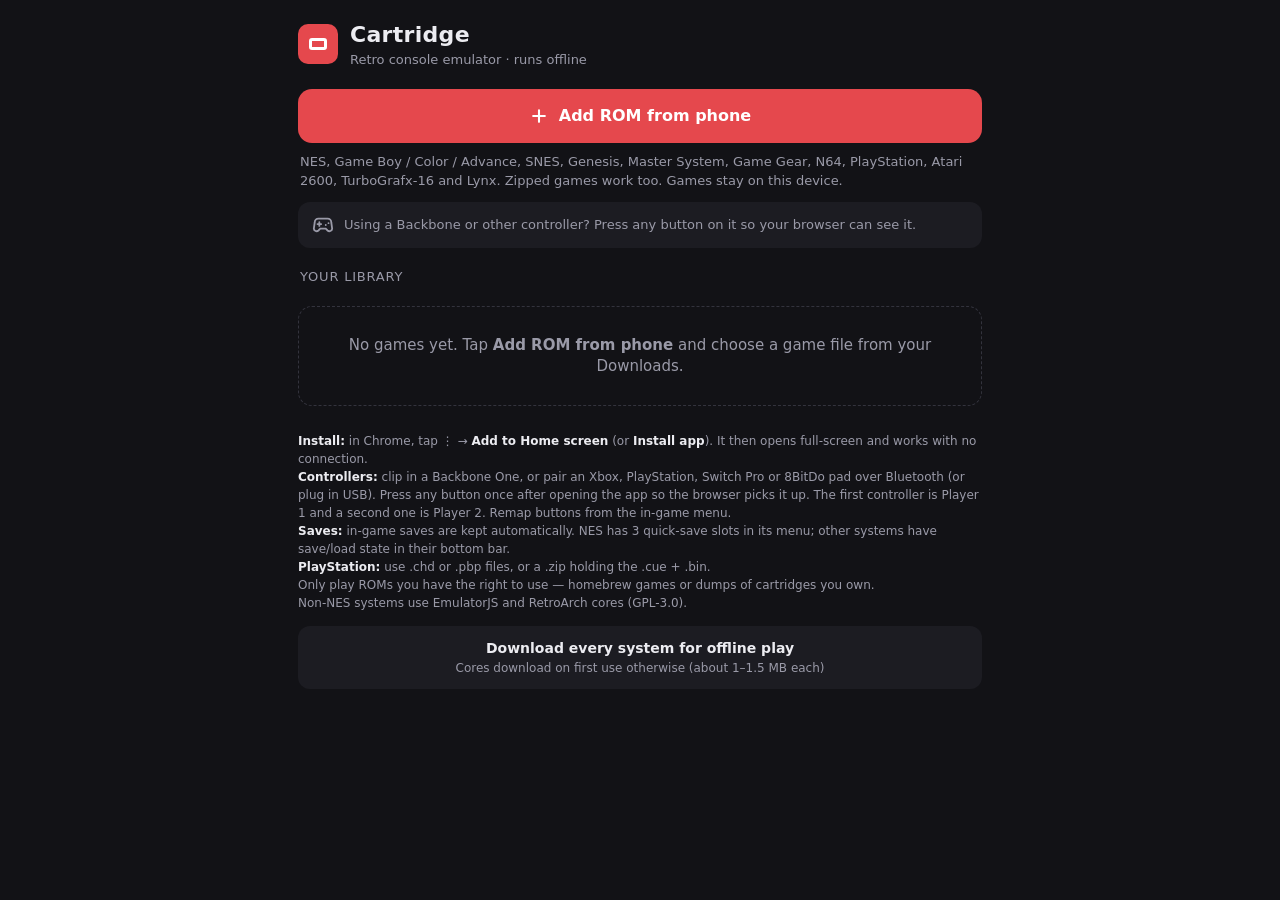
==== index.html @ e7555909 "Cartridge offline emulator web app Co-Authored-By: Claude Opus 5.5 <noreply@anthropic.com> Claude-Se" ====
<!DOCTYPE html>
<html lang="en">
<head>
<meta charset="utf-8">
<meta name="viewport" content="width=device-width, initial-scale=1, maximum-scale=1, user-scalable=no, viewport-fit=cover">
<meta name="theme-color" content="#121216">
<meta name="mobile-web-app-capable" content="yes">
<meta name="apple-mobile-web-app-capable" content="yes">
<title>Cartridge</title>
<link rel="manifest" href="manifest.webmanifest">
<link rel="icon" href="icon-192.png">
<style>
:root{
  --bg:#121216; --panel:#1c1c22; --panel2:#26262e; --line:#33333d;
  --text:#ececf1; --mute:#9a9aa8; --accent:#e5484d; --accent2:#f2c14e;
  --btn:#2b2b34; --btn-on:#4a4a58;
}
*{box-sizing:border-box;-webkit-tap-highlight-color:transparent}
html,body{margin:0;height:100%;background:var(--bg);color:var(--text);
  font:15px/1.4 system-ui,-apple-system,"Segoe UI",Roboto,sans-serif;overscroll-behavior:none}
button{font:inherit;color:inherit;border:0;background:none;cursor:pointer}
.hidden{display:none!important}

/* ---------- Library ---------- */
#library{min-height:100%;padding:calc(env(safe-area-inset-top) + 20px) 18px calc(env(safe-area-inset-bottom) + 24px);max-width:720px;margin:0 auto}
.brand{display:flex;align-items:center;gap:12px;margin-bottom:20px}
.brand-mark{width:40px;height:40px;border-radius:10px;background:var(--accent);display:grid;place-items:center}
.brand-mark span{width:18px;height:12px;border:3px solid #fff;border-radius:3px}
.brand h1{font-size:22px;margin:0;letter-spacing:.3px}
.brand p{margin:0;color:var(--mute);font-size:13px}
.add{display:flex;align-items:center;justify-content:center;gap:10px;width:100%;padding:16px;border-radius:14px;
  background:var(--accent);color:#fff;font-weight:600;font-size:16px}
.hint{color:var(--mute);font-size:13px;margin:10px 2px 22px}
.list-h{display:flex;justify-content:space-between;align-items:baseline;margin:0 2px 8px;color:var(--mute);font-size:13px;text-transform:uppercase;letter-spacing:.8px}
.rom{display:flex;align-items:center;gap:12px;padding:12px;border-radius:12px;background:var(--panel);margin-bottom:8px}
.rom-play{flex:1;display:flex;align-items:center;gap:12px;text-align:left;min-width:0}
.rom-ico{flex:none;width:44px;height:44px;border-radius:8px;background:var(--panel2);display:grid;place-items:center;font-weight:700;color:var(--accent2)}
.rom-name{font-weight:600;white-space:nowrap;overflow:hidden;text-overflow:ellipsis}
.rom-meta{color:var(--mute);font-size:12px}
.rom-del{flex:none;width:40px;height:40px;border-radius:10px;color:var(--mute)}
.rom-del:active{background:var(--panel2)}
.empty{padding:28px 16px;text-align:center;color:var(--mute);border:1px dashed var(--line);border-radius:14px}
.foot{margin-top:26px;color:var(--mute);font-size:12px;line-height:1.5}
.foot b{color:var(--text);font-weight:600}

/* ---------- Player ---------- */
#player{position:fixed;inset:0;display:flex;flex-direction:column;background:#000;
  padding:env(safe-area-inset-top) env(safe-area-inset-right) env(safe-area-inset-bottom) env(safe-area-inset-left);
  touch-action:none;user-select:none;-webkit-user-select:none}
.topbar{flex:none;display:flex;align-items:center;gap:8px;padding:6px 8px;background:#000;z-index:3}
.topbar .title{flex:1;color:var(--mute);font-size:13px;white-space:nowrap;overflow:hidden;text-overflow:ellipsis}
.ibtn{width:40px;height:36px;border-radius:9px;display:grid;place-items:center;color:var(--text);background:#16161b}
.ibtn.on{background:var(--accent);color:#fff}
.ibtn svg{width:20px;height:20px}
#screenWrap{flex:1;display:flex;align-items:center;justify-content:center;min-height:0;position:relative}
#screen{image-rendering:pixelated;image-rendering:crisp-edges;background:#000;display:block}
#toast{position:absolute;left:50%;top:14px;transform:translateX(-50%);background:rgba(20,20,26,.92);border:1px solid var(--line);
  padding:8px 14px;border-radius:999px;font-size:13px;opacity:0;transition:opacity .2s;pointer-events:none;z-index:5;white-space:nowrap}
#toast.show{opacity:1}

/* controls (portrait) */
#pad{flex:none;position:relative;height:min(46vh,340px);background:var(--bg);border-top:1px solid #000}
.dpad{position:absolute;left:6%;top:50%;width:min(42vw,170px);aspect-ratio:1;transform:translateY(-55%)}
.dpad .arm{position:absolute;background:var(--btn);}
.dpad .h{left:0;right:0;top:33.3%;height:33.4%;border-radius:10px}
.dpad .v{top:0;bottom:0;left:33.3%;width:33.4%;border-radius:10px}
.dpad .dir{position:absolute;width:33.4%;height:33.4%;display:grid;place-items:center;color:#5b5b68;font-size:13px;z-index:1}
.dpad .dir.on{color:var(--text)}
.dpad .dir.on::before{content:"";position:absolute;inset:0;background:var(--btn-on);border-radius:10px;z-index:-1}
.d-up{left:33.3%;top:0}.d-down{left:33.3%;bottom:0}.d-left{left:0;top:33.3%}.d-right{right:0;top:33.3%}
.abtns{position:absolute;right:5%;top:50%;transform:translateY(-55%);width:min(44vw,180px);aspect-ratio:1.15}
.rbtn{position:absolute;width:44%;aspect-ratio:1;border-radius:50%;background:var(--accent);color:#fff;font-weight:700;font-size:18px;
  display:grid;place-items:center;box-shadow:0 4px 0 #8f2226}
.rbtn.on{transform:translateY(3px);box-shadow:0 1px 0 #8f2226;filter:brightness(1.15)}
.b-a{right:0;top:8%}.b-b{left:0;bottom:8%}
.tbtn{position:absolute;width:28%;aspect-ratio:1;border-radius:50%;background:#4a2427;color:#f3a7aa;font-size:11px;font-weight:700;display:grid;place-items:center}
.tbtn.on{filter:brightness(1.4)}
.t-a{right:4%;bottom:-6%}.t-b{left:2%;top:-8%}
.mid{position:absolute;left:50%;bottom:9%;transform:translateX(-50%);display:flex;gap:18px}
.pill{padding:9px 16px;border-radius:999px;background:var(--btn);color:var(--mute);font-size:11px;font-weight:700;letter-spacing:1px}
.pill.on{background:var(--btn-on);color:var(--text)}
.noturbo .tbtn{display:none}

/* landscape: overlay controls on the sides */
@media (orientation:landscape){
  .topbar{position:absolute;top:env(safe-area-inset-top);left:0;right:0;background:transparent;pointer-events:none;justify-content:flex-end}
  .topbar .title{display:none}
  .topbar .ibtn{pointer-events:auto;background:rgba(22,22,27,.7)}
  #pad{position:absolute;inset:0;height:auto;background:transparent;border:0;pointer-events:none}
  #pad > *{pointer-events:auto}
  .dpad{left:3%;width:min(30vh,190px);top:58%}
  .abtns{right:3%;width:min(32vh,200px);top:58%}
  .mid{bottom:4%}
  .dpad .arm,.pill{opacity:.75}
  .rbtn{opacity:.85}
}

/* menu sheet */
#sheet{position:fixed;inset:0;background:rgba(0,0,0,.55);z-index:10;display:flex;align-items:flex-end;justify-content:center}
.sheet-in{width:100%;max-width:520px;background:var(--panel);border-radius:18px 18px 0 0;padding:16px 16px calc(env(safe-area-inset-bottom) + 16px);max-height:90vh;overflow:auto}
.sheet-in h3{margin:4px 4px 12px;font-size:15px;color:var(--mute);font-weight:600}
.slots{display:grid;grid-template-columns:repeat(3,1fr);gap:8px;margin-bottom:14px}
.slot{background:var(--panel2);border-radius:12px;padding:8px;text-align:center;font-size:12px;color:var(--mute)}
.slot canvas{width:100%;aspect-ratio:256/240;background:#000;border-radius:6px;display:block;margin-bottom:6px;image-rendering:pixelated}
.slot .row{display:flex;gap:6px;margin-top:6px}
.slot .row button{flex:1;padding:8px 0;border-radius:8px;background:var(--btn);color:var(--text);font-size:12px;font-weight:600}
.slot .row button:disabled{opacity:.35}
.opts{display:grid;grid-template-columns:1fr 1fr;gap:8px}
.opt{padding:13px;border-radius:12px;background:var(--panel2);text-align:left;font-size:14px}
.opt small{display:block;color:var(--mute);font-size:12px}
.opt.wide{grid-column:1/-1;text-align:center;background:var(--btn)}
.opt.danger{color:#ff8b8e}
#dlg{position:fixed;inset:0;background:rgba(0,0,0,.6);z-index:20;display:flex;align-items:center;justify-content:center;padding:24px}
.dlg-in{background:var(--panel);border-radius:16px;padding:18px;max-width:380px;width:100%;white-space:pre-line}
.dlg-row{display:flex;gap:8px;margin-top:16px;justify-content:flex-end}
.dlg-row button{padding:10px 16px;border-radius:10px;background:var(--btn);font-weight:600}
.dlg-row .ok{background:var(--accent);color:#fff}

/* systems */
.chips{display:flex;gap:6px;overflow-x:auto;margin:0 0 10px;padding-bottom:2px;scrollbar-width:none}
.chip{flex:none;padding:7px 12px;border-radius:999px;background:var(--panel);color:var(--mute);font-size:13px;font-weight:600}
.chip.on{background:var(--text);color:var(--bg)}
.rom-ico{font-size:11px;letter-spacing:.3px;color:#fff}
#ejsPlayer{position:fixed;inset:0;background:#000;z-index:4}
#ejsFrame{position:absolute;inset:0;width:100%;height:100%;border:0;background:#000}
#ejsBack{position:absolute;left:calc(env(safe-area-inset-left) + 8px);top:calc(env(safe-area-inset-top) + 8px);z-index:2;
  width:38px;height:38px;border-radius:10px;background:rgba(22,22,27,.6);display:grid;place-items:center;color:#fff}
#ejsBack svg{width:20px;height:20px}
#ejsLoading{position:absolute;inset:0;display:flex;flex-direction:column;align-items:center;justify-content:center;gap:10px;color:var(--mute);font-size:14px;pointer-events:none}
.pick{display:grid;grid-template-columns:1fr 1fr;gap:8px;margin-top:12px}
.pick button{padding:12px;border-radius:10px;background:var(--btn);text-align:left;font-size:14px}
.offline{margin-top:14px;width:100%;padding:12px;border-radius:12px;background:var(--panel);color:var(--text);font-size:14px;font-weight:600}
.offline small{display:block;color:var(--mute);font-weight:400;font-size:12px}
/* controller */
.gp-banner{display:none;align-items:center;gap:10px;padding:12px 14px;border-radius:12px;background:#1f2a1f;color:#b9f0b9;font-size:13px;margin:-10px 0 20px}
.gp-banner.show{display:flex}
.gp-banner.idle{background:var(--panel);color:var(--mute)}
.gp-banner svg{flex:none}
.gpfocus{outline:3px solid var(--accent2)!important;outline-offset:2px}
#player.gpmode #pad{display:none}
#player.gpmode .topbar{opacity:.35}
.badge{display:inline-block;min-width:18px;padding:1px 6px;border-radius:6px;background:var(--panel2);color:var(--text);font-size:11px;font-weight:700;text-align:center}
.maprow{display:flex;align-items:center;justify-content:space-between;width:100%;padding:12px 14px;border-radius:12px;background:var(--panel2);margin-bottom:6px;font-size:14px}
.maprow b{font-weight:600}
.maprow span{color:var(--mute);font-size:13px}
.maprow.listen span{color:var(--accent2)}
</style>
</head>
<body>

<!-- ================= LIBRARY ================= -->
<section id="library">
  <div class="brand">
    <div class="brand-mark"><span></span></div>
    <div><h1>Cartridge</h1><p>Retro console emulator · runs offline</p></div>
  </div>
  <button class="add" id="addBtn">
    <svg width="20" height="20" viewBox="0 0 24 24" fill="none" stroke="currentColor" stroke-width="2.5" stroke-linecap="round"><path d="M12 5v14M5 12h14"/></svg>
    Add ROM from phone
  </button>
  <input type="file" id="fileIn" accept="*/*" multiple hidden>
  <p class="hint">NES, Game Boy / Color / Advance, SNES, Genesis, Master System, Game Gear, N64, PlayStation, Atari 2600, TurboGrafx-16 and Lynx. Zipped games work too. Games stay on this device.</p>
  <div class="gp-banner" id="gpBanner">
    <svg width="22" height="22" viewBox="0 0 24 24" fill="none" stroke="currentColor" stroke-width="2" stroke-linecap="round"><path d="M6 11h4M8 9v4M15 12h.01M18 10h.01M7 5h10a4 4 0 014 4l1 7a3 3 0 01-5 2l-2-2H9l-2 2a3 3 0 01-5-2l1-7a4 4 0 014-4z"/></svg>
    <span id="gpText">Controller connected</span>
  </div>
  <div class="list-h"><span>Your library</span><span id="count"></span></div>
  <div class="chips" id="chips"></div>
  <div id="roms"></div>
  <div class="foot">
    <b>Install:</b> in Chrome, tap ⋮ → <b>Add to Home screen</b> (or <b>Install app</b>). It then opens full-screen and works with no connection.<br>
    <b>Controllers:</b> clip in a Backbone One, or pair an Xbox, PlayStation, Switch Pro or 8BitDo pad over Bluetooth (or plug in USB). Press any button once after opening the app so the browser picks it up. The first controller is Player 1 and a second one is Player 2. Remap buttons from the in-game menu.<br>
    <b>Saves:</b> in-game saves are kept automatically. NES has 3 quick-save slots in its menu; other systems have save/load state in their bottom bar.<br>
    <b>PlayStation:</b> use .chd or .pbp files, or a .zip holding the .cue + .bin.<br>
    Only play ROMs you have the right to use — homebrew games or dumps of cartridges you own.<br>
    Non-NES systems use EmulatorJS and RetroArch cores (GPL-3.0).
    <button class="offline" id="offlineBtn">Download every system for offline play<small id="offlineS">Cores download on first use otherwise (about 1–1.5 MB each)</small></button>
  </div>
</section>

<!-- ================= PLAYER ================= -->
<section id="player" class="hidden">
  <div class="topbar">
    <button class="ibtn" id="backBtn" aria-label="Library"><svg viewBox="0 0 24 24" fill="none" stroke="currentColor" stroke-width="2.4" stroke-linecap="round" stroke-linejoin="round"><path d="M15 18l-6-6 6-6"/></svg></button>
    <div class="title" id="gameTitle"></div>
    <button class="ibtn" id="ffBtn" aria-label="Fast forward"><svg viewBox="0 0 24 24" fill="currentColor"><path d="M4 6l8 6-8 6zM12 6l8 6-8 6z"/></svg></button>
    <button class="ibtn" id="muteBtn" aria-label="Sound"><svg viewBox="0 0 24 24" fill="none" stroke="currentColor" stroke-width="2.2" stroke-linecap="round" stroke-linejoin="round"><path d="M4 9h4l5-4v14l-5-4H4z"/><path id="waves" d="M16.5 8.5a5 5 0 010 7M19 6a8.5 8.5 0 010 12"/></svg></button>
    <button class="ibtn" id="menuBtn" aria-label="Menu"><svg viewBox="0 0 24 24" fill="currentColor"><circle cx="12" cy="5" r="2"/><circle cx="12" cy="12" r="2"/><circle cx="12" cy="19" r="2"/></svg></button>
  </div>
  <div id="screenWrap"><canvas id="screen" width="256" height="240"></canvas><div id="toast"></div></div>
  <div id="pad" class="noturbo">
    <div class="dpad" id="dpad">
      <div class="arm h"></div><div class="arm v"></div>
      <div class="dir d-up" data-d="up">▲</div><div class="dir d-down" data-d="down">▼</div>
      <div class="dir d-left" data-d="left">◀</div><div class="dir d-right" data-d="right">▶</div>
    </div>
    <div class="abtns">
      <div class="rbtn b-a" data-b="A">A</div>
      <div class="rbtn b-b" data-b="B">B</div>
      <div class="tbtn t-a" data-b="TA">TA</div>
      <div class="tbtn t-b" data-b="TB">TB</div>
    </div>
    <div class="mid">
      <div class="pill" data-b="SELECT">SELECT</div>
      <div class="pill" data-b="START">START</div>
    </div>
  </div>
</section>

<!-- ================= OTHER SYSTEMS (EmulatorJS in a frame) ================= -->
<section id="ejsPlayer" class="hidden">
  <div id="ejsLoading">Loading…</div>
  <button id="ejsBack" aria-label="Library"><svg viewBox="0 0 24 24" fill="none" stroke="currentColor" stroke-width="2.4" stroke-linecap="round" stroke-linejoin="round"><path d="M15 18l-6-6 6-6"/></svg></button>
</section>

<!-- ================= MENU ================= -->
<div id="sheet" class="hidden">
  <div class="sheet-in">
    <h3>Save states</h3>
    <div class="slots" id="slots"></div>
    <h3>Options</h3>
    <div class="opts">
      <button class="opt" id="optTurbo">Turbo buttons<small id="optTurboS">Off</small></button>
      <button class="opt" id="optVib">Vibration<small id="optVibS">On</small></button>
      <button class="opt" id="optPad">Controller buttons<small>Remap your gamepad</small></button>
      <button class="opt" id="optTouch">On-screen controls<small id="optTouchS">Auto</small></button>
      <button class="opt" id="optFull">Full screen<small>Hide browser bars</small></button>
      <button class="opt danger" id="optReset">Reset game<small>Like the console button</small></button>
      <button class="opt wide" id="optClose">Resume</button>
    </div>
  </div>
</div>

<div id="mapSheet" class="hidden" style="position:fixed;inset:0;background:rgba(0,0,0,.55);z-index:11;display:flex;align-items:flex-end;justify-content:center">
  <div class="sheet-in">
    <h3>Controller buttons — tap a row, then press the button you want</h3>
    <div id="mapRows"></div>
    <div class="opts" style="margin-top:10px">
      <button class="opt" id="mapReset" style="text-align:center">Reset to default</button>
      <button class="opt" id="mapDone" style="text-align:center;background:var(--accent);color:#fff">Done</button>
    </div>
    <p class="hint" style="margin:12px 2px 0">Also on the controller: <b>Select + Start</b> or <b>Home</b> opens the menu, hold <b>R1</b> to fast-forward. A second controller plays as Player 2.</p>
  </div>
</div>
<div id="dlg" class="hidden"><div class="dlg-in"><div id="dlgMsg"></div><div class="pick" id="dlgPick"></div><div class="dlg-row"><button id="dlgNo">Cancel</button><button class="ok" id="dlgOk">OK</button></div></div></div>
<script>/* JSNES 3.0.0 — Apache-2.0 — github.com/bfirsh/jsnes */
!function(t,e){"object"==typeof exports&&"object"==typeof module?module.exports=e():"function"==typeof define&&define.amd?define("jsnes",[],e):"object"==typeof exports?exports.jsnes=e():t.jsnes=e()}(globalThis,()=>(()=>{"use strict";const t={d:(e,s)=>{for(var i in s)t.o(s,i)&&!t.o(e,i)&&Object.defineProperty(e,i,{enumerable:!0,get:s[i]})},o:(t,e)=>Object.prototype.hasOwnProperty.call(t,e),r:t=>{Object.defineProperty(t,Symbol.toStringTag,{value:"Module"}),Object.defineProperty(t,"__esModule",{value:!0})}};let e={};function s(t,e,s,i,r){for(let h=0;h<r;++h)s[i+h]=t[e+h]}function i(t,e){const s=t.constructor.JSON_PROPERTIES;for(let i=0;i<s.length;i++){const r=s[i],h=t[r],a=e[r];ArrayBuffer.isView(h)&&Array.isArray(a)?h.set(a):t[r]=a}}function r(t){const e={},s=t.constructor.JSON_PROPERTIES;for(let i=0;i<s.length;i++){const r=s[i],h=t[r];e[r]=ArrayBuffer.isView(h)?Array.from(h):h}return e}t.r(e),t.d(e,{Browser:()=>Pt,Controller:()=>w,GameGenie:()=>Z,NES:()=>kt});const h=10,a=11,n=17,o=23,l=29,c=32,m=33,d=34,u=39,p=40,g=43,R=47,_=60,C=62,f=63,b=64,y=65,S=66,k=67,E=69,v={105:{ins:0,mode:5,size:2,cycles:2},101:{ins:0,mode:0,size:2,cycles:3},117:{ins:0,mode:6,size:2,cycles:4},109:{ins:0,mode:3,size:3,cycles:4},125:{ins:0,mode:8,size:3,cycles:4},121:{ins:0,mode:9,size:3,cycles:4},97:{ins:0,mode:h,size:2,cycles:6},113:{ins:0,mode:a,size:2,cycles:5},41:{ins:1,mode:5,size:2,cycles:2},37:{ins:1,mode:0,size:2,cycles:3},53:{ins:1,mode:6,size:2,cycles:4},45:{ins:1,mode:3,size:3,cycles:4},61:{ins:1,mode:8,size:3,cycles:4},57:{ins:1,mode:9,size:3,cycles:4},33:{ins:1,mode:h,size:2,cycles:6},49:{ins:1,mode:a,size:2,cycles:5},10:{ins:2,mode:4,size:1,cycles:2},6:{ins:2,mode:0,size:2,cycles:5},22:{ins:2,mode:6,size:2,cycles:6},14:{ins:2,mode:3,size:3,cycles:6},30:{ins:2,mode:8,size:3,cycles:7},144:{ins:3,mode:1,size:2,cycles:2},176:{ins:4,mode:1,size:2,cycles:2},240:{ins:5,mode:1,size:2,cycles:2},48:{ins:7,mode:1,size:2,cycles:2},208:{ins:8,mode:1,size:2,cycles:2},16:{ins:9,mode:1,size:2,cycles:2},80:{ins:11,mode:1,size:2,cycles:2},112:{ins:12,mode:1,size:2,cycles:2},36:{ins:6,mode:0,size:2,cycles:3},44:{ins:6,mode:3,size:3,cycles:4},0:{ins:10,mode:2,size:1,cycles:7},24:{ins:13,mode:2,size:1,cycles:2},216:{ins:14,mode:2,size:1,cycles:2},88:{ins:15,mode:2,size:1,cycles:2},184:{ins:16,mode:2,size:1,cycles:2},201:{ins:n,mode:5,size:2,cycles:2},197:{ins:n,mode:0,size:2,cycles:3},213:{ins:n,mode:6,size:2,cycles:4},205:{ins:n,mode:3,size:3,cycles:4},221:{ins:n,mode:8,size:3,cycles:4},217:{ins:n,mode:9,size:3,cycles:4},193:{ins:n,mode:h,size:2,cycles:6},209:{ins:n,mode:a,size:2,cycles:5},224:{ins:18,mode:5,size:2,cycles:2},228:{ins:18,mode:0,size:2,cycles:3},236:{ins:18,mode:3,size:3,cycles:4},192:{ins:19,mode:5,size:2,cycles:2},196:{ins:19,mode:0,size:2,cycles:3},204:{ins:19,mode:3,size:3,cycles:4},198:{ins:20,mode:0,size:2,cycles:5},214:{ins:20,mode:6,size:2,cycles:6},206:{ins:20,mode:3,size:3,cycles:6},222:{ins:20,mode:8,size:3,cycles:7},202:{ins:21,mode:2,size:1,cycles:2},136:{ins:22,mode:2,size:1,cycles:2},73:{ins:o,mode:5,size:2,cycles:2},69:{ins:o,mode:0,size:2,cycles:3},85:{ins:o,mode:6,size:2,cycles:4},77:{ins:o,mode:3,size:3,cycles:4},93:{ins:o,mode:8,size:3,cycles:4},89:{ins:o,mode:9,size:3,cycles:4},65:{ins:o,mode:h,size:2,cycles:6},81:{ins:o,mode:a,size:2,cycles:5},230:{ins:24,mode:0,size:2,cycles:5},246:{ins:24,mode:6,size:2,cycles:6},238:{ins:24,mode:3,size:3,cycles:6},254:{ins:24,mode:8,size:3,cycles:7},232:{ins:25,mode:2,size:1,cycles:2},200:{ins:26,mode:2,size:1,cycles:2},76:{ins:27,mode:3,size:3,cycles:3},108:{ins:27,mode:12,size:3,cycles:5},32:{ins:28,mode:3,size:3,cycles:6},169:{ins:l,mode:5,size:2,cycles:2},165:{ins:l,mode:0,size:2,cycles:3},181:{ins:l,mode:6,size:2,cycles:4},173:{ins:l,mode:3,size:3,cycles:4},189:{ins:l,mode:8,size:3,cycles:4},185:{ins:l,mode:9,size:3,cycles:4},161:{ins:l,mode:h,size:2,cycles:6},177:{ins:l,mode:a,size:2,cycles:5},162:{ins:30,mode:5,size:2,cycles:2},166:{ins:30,mode:0,size:2,cycles:3},182:{ins:30,mode:7,size:2,cycles:4},174:{ins:30,mode:3,size:3,cycles:4},190:{ins:30,mode:9,size:3,cycles:4},160:{ins:31,mode:5,size:2,cycles:2},164:{ins:31,mode:0,size:2,cycles:3},180:{ins:31,mode:6,size:2,cycles:4},172:{ins:31,mode:3,size:3,cycles:4},188:{ins:31,mode:8,size:3,cycles:4},74:{ins:c,mode:4,size:1,cycles:2},70:{ins:c,mode:0,size:2,cycles:5},86:{ins:c,mode:6,size:2,cycles:6},78:{ins:c,mode:3,size:3,cycles:6},94:{ins:c,mode:8,size:3,cycles:7},26:{ins:m,mode:2,size:1,cycles:2},58:{ins:m,mode:2,size:1,cycles:2},90:{ins:m,mode:2,size:1,cycles:2},122:{ins:m,mode:2,size:1,cycles:2},218:{ins:m,mode:2,size:1,cycles:2},234:{ins:m,mode:2,size:1,cycles:2},250:{ins:m,mode:2,size:1,cycles:2},9:{ins:d,mode:5,size:2,cycles:2},5:{ins:d,mode:0,size:2,cycles:3},21:{ins:d,mode:6,size:2,cycles:4},13:{ins:d,mode:3,size:3,cycles:4},29:{ins:d,mode:8,size:3,cycles:4},25:{ins:d,mode:9,size:3,cycles:4},1:{ins:d,mode:h,size:2,cycles:6},17:{ins:d,mode:a,size:2,cycles:5},72:{ins:35,mode:2,size:1,cycles:3},8:{ins:36,mode:2,size:1,cycles:3},104:{ins:37,mode:2,size:1,cycles:4},40:{ins:38,mode:2,size:1,cycles:4},42:{ins:u,mode:4,size:1,cycles:2},38:{ins:u,mode:0,size:2,cycles:5},54:{ins:u,mode:6,size:2,cycles:6},46:{ins:u,mode:3,size:3,cycles:6},62:{ins:u,mode:8,size:3,cycles:7},106:{ins:p,mode:4,size:1,cycles:2},102:{ins:p,mode:0,size:2,cycles:5},118:{ins:p,mode:6,size:2,cycles:6},110:{ins:p,mode:3,size:3,cycles:6},126:{ins:p,mode:8,size:3,cycles:7},64:{ins:41,mode:2,size:1,cycles:6},96:{ins:42,mode:2,size:1,cycles:6},233:{ins:g,mode:5,size:2,cycles:2},235:{ins:g,mode:5,size:2,cycles:2},229:{ins:g,mode:0,size:2,cycles:3},245:{ins:g,mode:6,size:2,cycles:4},237:{ins:g,mode:3,size:3,cycles:4},253:{ins:g,mode:8,size:3,cycles:4},249:{ins:g,mode:9,size:3,cycles:4},225:{ins:g,mode:h,size:2,cycles:6},241:{ins:g,mode:a,size:2,cycles:5},56:{ins:44,mode:2,size:1,cycles:2},248:{ins:45,mode:2,size:1,cycles:2},120:{ins:46,mode:2,size:1,cycles:2},133:{ins:R,mode:0,size:2,cycles:3},149:{ins:R,mode:6,size:2,cycles:4},141:{ins:R,mode:3,size:3,cycles:4},157:{ins:R,mode:8,size:3,cycles:5},153:{ins:R,mode:9,size:3,cycles:5},129:{ins:R,mode:h,size:2,cycles:6},145:{ins:R,mode:a,size:2,cycles:6},134:{ins:48,mode:0,size:2,cycles:3},150:{ins:48,mode:7,size:2,cycles:4},142:{ins:48,mode:3,size:3,cycles:4},132:{ins:49,mode:0,size:2,cycles:3},148:{ins:49,mode:6,size:2,cycles:4},140:{ins:49,mode:3,size:3,cycles:4},170:{ins:50,mode:2,size:1,cycles:2},168:{ins:51,mode:2,size:1,cycles:2},186:{ins:52,mode:2,size:1,cycles:2},138:{ins:53,mode:2,size:1,cycles:2},154:{ins:54,mode:2,size:1,cycles:2},152:{ins:55,mode:2,size:1,cycles:2},75:{ins:56,mode:5,size:2,cycles:2},11:{ins:57,mode:5,size:2,cycles:2},43:{ins:57,mode:5,size:2,cycles:2},107:{ins:58,mode:5,size:2,cycles:2},203:{ins:59,mode:5,size:2,cycles:2},163:{ins:_,mode:h,size:2,cycles:6},167:{ins:_,mode:0,size:2,cycles:3},175:{ins:_,mode:3,size:3,cycles:4},179:{ins:_,mode:a,size:2,cycles:5},183:{ins:_,mode:7,size:2,cycles:4},191:{ins:_,mode:9,size:3,cycles:4},131:{ins:61,mode:h,size:2,cycles:6},135:{ins:61,mode:0,size:2,cycles:3},143:{ins:61,mode:3,size:3,cycles:4},151:{ins:61,mode:7,size:2,cycles:4},195:{ins:C,mode:h,size:2,cycles:8},199:{ins:C,mode:0,size:2,cycles:5},207:{ins:C,mode:3,size:3,cycles:6},211:{ins:C,mode:a,size:2,cycles:8},215:{ins:C,mode:6,size:2,cycles:6},219:{ins:C,mode:9,size:3,cycles:7},223:{ins:C,mode:8,size:3,cycles:7},227:{ins:f,mode:h,size:2,cycles:8},231:{ins:f,mode:0,size:2,cycles:5},239:{ins:f,mode:3,size:3,cycles:6},243:{ins:f,mode:a,size:2,cycles:8},247:{ins:f,mode:6,size:2,cycles:6},251:{ins:f,mode:9,size:3,cycles:7},255:{ins:f,mode:8,size:3,cycles:7},35:{ins:b,mode:h,size:2,cycles:8},39:{ins:b,mode:0,size:2,cycles:5},47:{ins:b,mode:3,size:3,cycles:6},51:{ins:b,mode:a,size:2,cycles:8},55:{ins:b,mode:6,size:2,cycles:6},59:{ins:b,mode:9,size:3,cycles:7},63:{ins:b,mode:8,size:3,cycles:7},99:{ins:y,mode:h,size:2,cycles:8},103:{ins:y,mode:0,size:2,cycles:5},111:{ins:y,mode:3,size:3,cycles:6},115:{ins:y,mode:a,size:2,cycles:8},119:{ins:y,mode:6,size:2,cycles:6},123:{ins:y,mode:9,size:3,cycles:7},127:{ins:y,mode:8,size:3,cycles:7},3:{ins:S,mode:h,size:2,cycles:8},7:{ins:S,mode:0,size:2,cycles:5},15:{ins:S,mode:3,size:3,cycles:6},19:{ins:S,mode:a,size:2,cycles:8},23:{ins:S,mode:6,size:2,cycles:6},27:{ins:S,mode:9,size:3,cycles:7},31:{ins:S,mode:8,size:3,cycles:7},67:{ins:k,mode:h,size:2,cycles:8},71:{ins:k,mode:0,size:2,cycles:5},79:{ins:k,mode:3,size:3,cycles:6},83:{ins:k,mode:a,size:2,cycles:8},87:{ins:k,mode:6,size:2,cycles:6},91:{ins:k,mode:9,size:3,cycles:7},95:{ins:k,mode:8,size:3,cycles:7},128:{ins:68,mode:5,size:2,cycles:2},130:{ins:68,mode:5,size:2,cycles:2},137:{ins:68,mode:5,size:2,cycles:2},194:{ins:68,mode:5,size:2,cycles:2},226:{ins:68,mode:5,size:2,cycles:2},12:{ins:E,mode:3,size:3,cycles:4},28:{ins:E,mode:8,size:3,cycles:4},60:{ins:E,mode:8,size:3,cycles:4},92:{ins:E,mode:8,size:3,cycles:4},124:{ins:E,mode:8,size:3,cycles:4},220:{ins:E,mode:8,size:3,cycles:4},252:{ins:E,mode:8,size:3,cycles:4},4:{ins:E,mode:0,size:2,cycles:3},68:{ins:E,mode:0,size:2,cycles:3},100:{ins:E,mode:0,size:2,cycles:3},20:{ins:E,mode:6,size:2,cycles:4},52:{ins:E,mode:6,size:2,cycles:4},84:{ins:E,mode:6,size:2,cycles:4},116:{ins:E,mode:6,size:2,cycles:4},212:{ins:E,mode:6,size:2,cycles:4},244:{ins:E,mode:6,size:2,cycles:4},147:{ins:71,mode:a,size:2,cycles:6},159:{ins:71,mode:9,size:3,cycles:5},155:{ins:72,mode:9,size:3,cycles:5},156:{ins:73,mode:8,size:3,cycles:5},158:{ins:74,mode:9,size:3,cycles:5},187:{ins:75,mode:9,size:3,cycles:4},139:{ins:76,mode:5,size:2,cycles:2},171:{ins:77,mode:5,size:2,cycles:2}},A=new Uint8Array(256).fill(255),B=new Uint8Array(256),T=new Uint8Array(256);for(const t of Object.keys(v)){const e=Number(t),s=v[e];A[e]=s.ins,B[e]=s.mode;let i=0;switch(s.ins){case R:case 48:case 49:case 61:case 71:case 72:case 74:case 73:case 2:case c:case u:case p:case 24:case 20:case S:case k:case b:case y:case C:case f:i=1;break;case 28:case 10:case 41:case 42:case 35:case 36:case 37:case 38:i=2}1!==s.mode&&2!==s.mode&&4!==s.mode&&12!==s.mode||(i=2),T[e]=i}const M=class{IRQ_NORMAL=0;IRQ_NMI=1;IRQ_RESET=2;constructor(t){this.nes=t,this.mem=new Uint8Array(65536),this.mem.fill(255,0,8192);for(let t=0;t<4;t++){let e=2048*t;this.mem[e+8]=247,this.mem[e+9]=239,this.mem[e+10]=223,this.mem[e+15]=191}this.REG_ACC=0,this.REG_X=0,this.REG_Y=0,this.REG_SP=0,this.REG_PC=32768,this.F_CARRY=0,this.F_ZERO=1,this.F_INTERRUPT=1,this.F_DECIMAL=0,this.F_OVERFLOW=0,this.F_SIGN=0,this.F_BRK=1,this.F_NOTUSED=1,this.cycles=0,this.dataBus=0,this.irqFlags=0,this.resetPending=!1,this.nmiLine=!1,this.needNmi=!1,this.prevNeedNmi=!1,this.runIrq=!1,this.prevRunIrq=!1,this.forcedNmi=!1,this.dmaNeedHalt=!1,this.dmcDmaRunning=!1,this.dmcNeedDummy=!1,this.dmcDmaAbort=!1,this.oamDmaRunning=!1,this.oamDmaPage=0,this.lastDmaEndCycle=-1,this.abortedDmaCycle=-1,this._gameGenieActive=!1,this.directPrgReads=!1,this.ppu=t.ppu,this.papu=t.papu}read(t){let e;return this.dmaNeedHalt&&this._runDma(t),this.cycles++,this.cycles>=this.papu.nextEventCycle&&this.papu.catchUp(this.cycles),t<8192?e=this.dataBus=this.mem[2047&t]:t>=32768&&this.directPrgReads?e=this.dataBus=this.mem[t]:16405===t?e=this.nes.mmap.load(t):(t<32768&&(t<16384||t>=16416||16407===t)&&this._syncPpu(t),e=this.nes.mmap.load(t),this._gameGenieActive&&t>=32768&&(e=this.nes.gameGenie.applyCodes(t,e)),this.dataBus=e),this._endCycle(),e}_syncPpu(t){const e=this.ppu;e.catchUp(),t<16384&&(e.nextEventDot=0)}write(t,e){this.abortedDmaCycle===this.cycles+1&&this.dmcDmaAbort&&(this.dmcDmaRunning=!1,this.dmcDmaAbort=!1,this.dmaNeedHalt=this.oamDmaRunning),this.cycles++,this.cycles>=this.papu.nextEventCycle&&this.papu.catchUp(this.cycles),this.dataBus=e,t<8192?this.mem[2047&t]=e:((t<16384||t>=16416)&&this._syncPpu(t),this.nes.mmap.write(t,e)),this._endCycle()}_endCycle(){const t=this.ppu;let e;t.dotTarget+=3,t.dotTarget>t.nextEventDot?(t.runCycleExact(),e=t.nmiAtPoll):e=t.nmiOutput,this.prevNeedNmi=this.needNmi,e&&!this.nmiLine&&(this.needNmi=!0),this.nmiLine=e,this.prevRunIrq=this.runIrq,this.runIrq=0!==this.irqFlags&&0===this.F_INTERRUPT}_fetch(){const t=this.read(this.REG_PC);return this.REG_PC=this.REG_PC+1&65535,t}push(t){this.write(256|this.REG_SP,t),this.REG_SP=this.REG_SP-1&255}pull(){return this.REG_SP=this.REG_SP+1&255,this.read(256|this.REG_SP)}load(t){return this.read(t)}requestIrq(t){t===this.IRQ_NORMAL?this.irqFlags|=1:t===this.IRQ_NMI?(this.forcedNmi=!0,this.needNmi=!0,this.prevNeedNmi=!0):t===this.IRQ_RESET&&(this.resetPending=!0)}clearIrq(){this.irqFlags&=-2}setIrqSource(t,e){e?this.irqFlags|=t:this.irqFlags&=~t}get irqRequested(){return 0!==this.irqFlags||this.resetPending||this.forcedNmi}set irqRequested(t){t||(this.irqFlags=0,this.resetPending=!1,this.forcedNmi=!1)}startDmcDma(){this.dmcDmaRunning=!0,this.dmcNeedDummy=!0,this.dmaNeedHalt=!0}stopDmcDma(){this.dmcDmaRunning&&(this.dmaNeedHalt&&!this.oamDmaRunning?(this.dmcDmaRunning=!1,this.dmcNeedDummy=!1,this.dmaNeedHalt=!1):this.dmcDmaAbort=!0)}startAbortedDmcDma(){this.dmcDmaRunning||(this.dmcDmaRunning=!0,this.dmcDmaAbort=!0,this.dmaNeedHalt=!0,this.abortedDmaCycle=this.cycles+1)}startOamDma(t){this.oamDmaRunning=!0,this.oamDmaPage=t,this.dmaNeedHalt=!0}_haltedRead(t,e){this.cycles++,this.cycles>=this.papu.nextEventCycle&&this.papu.catchUp(this.cycles),e||this._dmaBusRead(t),this._endCycle()}_dmaBusRead(t){let e;if(t<8192)e=this.mem[2047&t];else if(t<32768&&(t<16384||t>=16416||16407===t)&&this._syncPpu(t),e=this.nes.mmap.load(t),16405===t)return e;return this.dataBus=e,e}_dmaFetch(t,e){let s;if(this.cycles++,this.cycles>=this.papu.nextEventCycle&&this.papu.catchUp(this.cycles),16384!=(65504&e))s=t>=16384&&t<=16415?this.dataBus:this._dmaBusRead(t),this._lastDmaReadAddr=t;else{const e=16384|31&t;if(16405===e){s=223&this.nes.mmap.load(16405)|32&(t===e?this.dataBus:this._dmaBusRead(t))}else if(16406===e||16407===e){let i;i=this._lastDmaReadAddr===e?this.dataBus:this.nes.mmap.load(e);const r=t===e?this.dataBus:this._dmaBusRead(t);s=this.dataBus=224&r|31&i}else s=this._dmaBusRead(t);this._lastDmaReadAddr=e}return this._endCycle(),s}_dmaWrite(t,e){this.cycles++,this.cycles>=this.papu.nextEventCycle&&this.papu.catchUp(this.cycles),this.dataBus=e,this._syncPpu(t),this.nes.mmap.write(t,e),this._endCycle()}_runDma(t){this._runDmaCycles(t),this.lastDmaEndCycle=this.cycles}_runDmaCycles(t){this.dmaNeedHalt=!1,this._lastDmaReadAddr=t;const e=16406===t||16407===t,s=e;let i=!1;if(this.dmcDmaRunning&&e){(31&this.nes.papu.dmc.currentAddress)==(31&t)&&(i=!0)}if(this._haltedRead(t,i||this.dmcDmaAbort&&e),this.dmcDmaAbort&&(this.dmcDmaRunning=!1,this.dmcDmaAbort=!1,this.dmcNeedDummy=!1,!this.oamDmaRunning))return;let r=0,h=0,a=0;for(;this.dmcDmaRunning||this.oamDmaRunning;){const e=!(this.cycles+1&1);let i=this.dmcDmaRunning&&!this.dmaNeedHalt&&!this.dmcNeedDummy;if(this.dmcDmaAbort?(this.dmcDmaRunning=!1,this.dmcDmaAbort=!1,this.dmcNeedDummy=!1,this.dmaNeedHalt=!1,i=!1):this.dmaNeedHalt?this.dmaNeedHalt=!1:this.dmcNeedDummy&&(this.dmcNeedDummy=!1),e)if(i){const e=this.nes.papu.dmc,s=this._dmaFetch(e.currentAddress,t);this.dmcDmaRunning=!1,this.dmcDmaAbort=!1,e.dmaComplete(s)}else!this.oamDmaRunning||1&r?this._haltedRead(t,s):(a=this._dmaFetch(this.oamDmaPage<<8|h,t),h=h+1&255,r++);else!this.oamDmaRunning||1&~r?this._haltedRead(t,s):(this._dmaWrite(8196,a),r++,512===r&&(this.oamDmaRunning=!1))}}emulate(){const t=this.cycles;if(this.resetPending)return this.resetPending=!1,this._interruptSequence(65532),this.cycles-t;const e=this._fetch(),s=A[e],i=B[e];let r,h,a=0,n=0,o=!1;if(2!==T[e]){const t=1===T[e];switch(i){case 5:a=this.REG_PC,this.REG_PC=this.REG_PC+1&65535;break;case 0:a=this._fetch();break;case 6:case 7:{const t=this._fetch();this.read(t),a=t+(6===i?this.REG_X:this.REG_Y)&255;break}case 3:{const t=this._fetch();a=this._fetch()<<8|t;break}case 8:case 9:{const e=this._fetch();n=this._fetch();const s=n<<8|e;a=s+(8===i?this.REG_X:this.REG_Y)&65535,o=(65280&a)!=(65280&s),(o||t)&&this.read(65280&s|255&a);break}case 10:{let t=this._fetch();this.read(t),t=t+this.REG_X&255;const e=this.read(t);a=this.read(t+1&255)<<8|e;break}case 11:{const e=this._fetch(),s=this.read(e);n=this.read(e+1&255);const i=n<<8|s;a=i+this.REG_Y&65535,o=(65280&a)!=(65280&i),(o||t)&&this.read(65280&i|255&a);break}}}switch(s){case 0:this._adc(this.read(a));break;case 1:this.REG_ACC&=this.read(a),this.F_SIGN=this.REG_ACC>>7,this.F_ZERO=this.REG_ACC;break;case 2:4===i?(this.read(this.REG_PC),this.REG_ACC=this._asl(this.REG_ACC)):(h=this.read(a),this.write(a,h),this.write(a,this._asl(h)));break;case 3:this._branch(0===this.F_CARRY);break;case 4:this._branch(0!==this.F_CARRY);break;case 5:this._branch(0===this.F_ZERO);break;case 6:h=this.read(a),this.F_SIGN=h>>7&1,this.F_OVERFLOW=h>>6&1,this.F_ZERO=h&this.REG_ACC;break;case 7:this._branch(0!==this.F_SIGN);break;case 8:this._branch(0!==this.F_ZERO);break;case 9:this._branch(0===this.F_SIGN);break;case 10:this._fetch(),this._interruptSequence(65534,!0);break;case 11:this._branch(0===this.F_OVERFLOW);break;case 12:this._branch(0!==this.F_OVERFLOW);break;case 13:this.read(this.REG_PC),this.F_CARRY=0;break;case 14:this.read(this.REG_PC),this.F_DECIMAL=0;break;case 15:this.read(this.REG_PC),this.F_INTERRUPT=0;break;case 16:this.read(this.REG_PC),this.F_OVERFLOW=0;break;case 17:this._compare(this.REG_ACC,this.read(a));break;case 18:this._compare(this.REG_X,this.read(a));break;case 19:this._compare(this.REG_Y,this.read(a));break;case 20:h=this.read(a),this.write(a,h),h=h-1&255,this.F_SIGN=h>>7,this.F_ZERO=h,this.write(a,h);break;case 21:this.read(this.REG_PC),this.REG_X=this.REG_X-1&255,this.F_SIGN=this.REG_X>>7,this.F_ZERO=this.REG_X;break;case 22:this.read(this.REG_PC),this.REG_Y=this.REG_Y-1&255,this.F_SIGN=this.REG_Y>>7,this.F_ZERO=this.REG_Y;break;case 23:this.REG_ACC^=this.read(a),this.F_SIGN=this.REG_ACC>>7,this.F_ZERO=this.REG_ACC;break;case 24:h=this.read(a),this.write(a,h),h=h+1&255,this.F_SIGN=h>>7,this.F_ZERO=h,this.write(a,h);break;case 25:this.read(this.REG_PC),this.REG_X=this.REG_X+1&255,this.F_SIGN=this.REG_X>>7,this.F_ZERO=this.REG_X;break;case 26:this.read(this.REG_PC),this.REG_Y=this.REG_Y+1&255,this.F_SIGN=this.REG_Y>>7,this.F_ZERO=this.REG_Y;break;case 27:if(12===i){const t=this._fetch(),e=this._fetch()<<8|t,s=this.read(e),i=this.read(65280&e|e+1&255);this.REG_PC=i<<8|s}else this.REG_PC=a;break;case 28:{const t=this._fetch();this.read(256|this.REG_SP),this.push(this.REG_PC>>8),this.push(255&this.REG_PC);const e=this.read(this.REG_PC);this.REG_PC=e<<8|t;break}case 29:this.REG_ACC=this.F_ZERO=this.read(a),this.F_SIGN=this.REG_ACC>>7;break;case 30:this.REG_X=this.F_ZERO=this.read(a),this.F_SIGN=this.REG_X>>7;break;case 31:this.REG_Y=this.F_ZERO=this.read(a),this.F_SIGN=this.REG_Y>>7;break;case 32:4===i?(this.read(this.REG_PC),this.REG_ACC=this._lsr(this.REG_ACC)):(h=this.read(a),this.write(a,h),this.write(a,this._lsr(h)));break;case 33:this.read(this.REG_PC);break;case 34:this.REG_ACC|=this.read(a),this.F_SIGN=this.REG_ACC>>7,this.F_ZERO=this.REG_ACC;break;case 35:this.read(this.REG_PC),this.push(this.REG_ACC);break;case 36:this.read(this.REG_PC),this.push(48|this.getStatus());break;case 37:this.read(this.REG_PC),this.read(256|this.REG_SP),this.REG_ACC=this.F_ZERO=this.pull(),this.F_SIGN=this.REG_ACC>>7;break;case 38:this.read(this.REG_PC),this.read(256|this.REG_SP),this.setStatusFromStack(this.pull());break;case 39:4===i?(this.read(this.REG_PC),this.REG_ACC=this._rol(this.REG_ACC)):(h=this.read(a),this.write(a,h),this.write(a,this._rol(h)));break;case 40:4===i?(this.read(this.REG_PC),this.REG_ACC=this._ror(this.REG_ACC)):(h=this.read(a),this.write(a,h),this.write(a,this._ror(h)));break;case 41:{this.read(this.REG_PC),this.read(256|this.REG_SP),this.setStatusFromStack(this.pull());const t=this.pull(),e=this.pull();this.REG_PC=e<<8|t;break}case 42:{this.read(this.REG_PC),this.read(256|this.REG_SP);const t=this.pull(),e=this.pull();this.REG_PC=e<<8|t,this.read(this.REG_PC),this.REG_PC=this.REG_PC+1&65535;break}case 43:this._adc(255^this.read(a));break;case 44:this.read(this.REG_PC),this.F_CARRY=1;break;case 45:this.read(this.REG_PC),this.F_DECIMAL=1;break;case 46:this.read(this.REG_PC),this.F_INTERRUPT=1;break;case 47:this.write(a,this.REG_ACC);break;case 48:this.write(a,this.REG_X);break;case 49:this.write(a,this.REG_Y);break;case 50:this.read(this.REG_PC),this.REG_X=this.F_ZERO=this.REG_ACC,this.F_SIGN=this.REG_ACC>>7;break;case 51:this.read(this.REG_PC),this.REG_Y=this.F_ZERO=this.REG_ACC,this.F_SIGN=this.REG_ACC>>7;break;case 52:this.read(this.REG_PC),this.REG_X=this.F_ZERO=this.REG_SP,this.F_SIGN=this.REG_SP>>7;break;case 53:this.read(this.REG_PC),this.REG_ACC=this.F_ZERO=this.REG_X,this.F_SIGN=this.REG_X>>7;break;case 54:this.read(this.REG_PC),this.REG_SP=this.REG_X;break;case 55:this.read(this.REG_PC),this.REG_ACC=this.F_ZERO=this.REG_Y,this.F_SIGN=this.REG_Y>>7;break;case 56:this.REG_ACC=this._lsr(this.REG_ACC&this.read(a));break;case 57:this.REG_ACC&=this.read(a),this.F_SIGN=this.F_CARRY=this.REG_ACC>>7,this.F_ZERO=this.REG_ACC;break;case 58:r=this.REG_ACC&this.read(a),this.REG_ACC=255&(r>>1|this.F_CARRY<<7),this.F_ZERO=this.REG_ACC,this.F_SIGN=this.REG_ACC>>7,this.F_CARRY=this.REG_ACC>>6&1,this.F_OVERFLOW=1&(this.REG_ACC>>6^this.REG_ACC>>5);break;case 59:r=(this.REG_ACC&this.REG_X)-this.read(a),this.F_CARRY=r>=0?1:0,this.REG_X=this.F_ZERO=255&r,this.F_SIGN=this.REG_X>>7;break;case 60:this.REG_ACC=this.REG_X=this.F_ZERO=this.read(a),this.F_SIGN=this.REG_ACC>>7;break;case 61:this.write(a,this.REG_ACC&this.REG_X);break;case 62:h=this.read(a),this.write(a,h),h=h-1&255,this.write(a,h),this._compare(this.REG_ACC,h);break;case 63:h=this.read(a),this.write(a,h),h=h+1&255,this.write(a,h),this._adc(255^h);break;case 64:h=this.read(a),this.write(a,h),h=this._rol(h),this.write(a,h),this.REG_ACC&=h,this.F_SIGN=this.REG_ACC>>7,this.F_ZERO=this.REG_ACC;break;case 65:h=this.read(a),this.write(a,h),h=this._ror(h),this.write(a,h),this._adc(h);break;case 66:h=this.read(a),this.write(a,h),h=this._asl(h),this.write(a,h),this.REG_ACC|=h,this.F_SIGN=this.REG_ACC>>7,this.F_ZERO=this.REG_ACC;break;case 67:h=this.read(a),this.write(a,h),h=this._lsr(h),this.write(a,h),this.REG_ACC^=h,this.F_SIGN=this.REG_ACC>>7,this.F_ZERO=this.REG_ACC;break;case 68:case 69:this.read(a);break;case 71:this._shx(a,this.REG_ACC&this.REG_X,n,o);break;case 72:this.REG_SP=this.REG_ACC&this.REG_X,this._shx(a,this.REG_SP,n,o);break;case 73:this._shx(a,this.REG_Y,n,o);break;case 74:this._shx(a,this.REG_X,n,o);break;case 75:r=this.read(a)&this.REG_SP,this.REG_ACC=this.REG_X=this.REG_SP=this.F_ZERO=r,this.F_SIGN=r>>7;break;case 76:this.REG_ACC=this.F_ZERO=(255|this.REG_ACC)&this.REG_X&this.read(a),this.F_SIGN=this.REG_ACC>>7;break;case 77:this.REG_ACC=this.REG_X=this.F_ZERO=(255|this.REG_ACC)&this.read(a),this.F_SIGN=this.REG_ACC>>7;break;default:throw new Error(`Game crashed, invalid opcode at address $${(this.REG_PC-1&65535).toString(16)}`)}return(this.prevNeedNmi||this.prevRunIrq)&&this._interruptSequence(65534,!1),this.cycles-t}_interruptSequence(t,e){const s=65532===t;e||(this.read(this.REG_PC),this.read(this.REG_PC)),s?(this.read(256|this.REG_SP),this.REG_SP=this.REG_SP-1&255,this.read(256|this.REG_SP),this.REG_SP=this.REG_SP-1&255,this.read(256|this.REG_SP),this.REG_SP=this.REG_SP-1&255):(this.push(this.REG_PC>>8),this.push(255&this.REG_PC),this.needNmi?(this.needNmi=!1,this.forcedNmi=!1,t=65530):e||(this.irqFlags&=-2),this.push(207&this.getStatus()|(e?48:32))),this.F_INTERRUPT=1;const i=this.read(t),r=this.read(t+1);this.REG_PC=r<<8|i,this.prevNeedNmi=!1,this.prevRunIrq=!1}_branch(t){const e=this._fetch();if(!t)return;this.runIrq&&!this.prevRunIrq&&(this.runIrq=!1),this.read(this.REG_PC);const s=this.REG_PC+(e<128?e:e-256)&65535;(65280&s)!=(65280&this.REG_PC)&&this.read(65280&this.REG_PC|255&s),this.REG_PC=s}_shx(t,e,s,i){let r;r=this.lastDmaEndCycle===this.cycles-1?e:e&s+1&255,i&&(t=r<<8|255&t),this.write(t,r)}_adc(t){const e=this.REG_ACC+t+this.F_CARRY;this.F_OVERFLOW=(this.REG_ACC^e)&(t^e)&128?1:0,this.F_CARRY=e>255?1:0,this.REG_ACC=this.F_ZERO=255&e,this.F_SIGN=this.REG_ACC>>7}_compare(t,e){const s=t-e;this.F_CARRY=s>=0?1:0,this.F_ZERO=255&s,this.F_SIGN=s>>7&1}_asl(t){return this.F_CARRY=t>>7,t=t<<1&255,this.F_SIGN=t>>7,this.F_ZERO=t,t}_lsr(t){return this.F_CARRY=1&t,t>>=1,this.F_SIGN=0,this.F_ZERO=t,t}_rol(t){const e=255&(t<<1|this.F_CARRY);return this.F_CARRY=t>>7,this.F_SIGN=e>>7,this.F_ZERO=e,e}_ror(t){const e=t>>1|this.F_CARRY<<7;return this.F_CARRY=1&t,this.F_SIGN=e>>7,this.F_ZERO=e,e}getStatus(){return this.F_CARRY|(0===this.F_ZERO?1:0)<<1|this.F_INTERRUPT<<2|this.F_DECIMAL<<3|this.F_BRK<<4|this.F_NOTUSED<<5|this.F_OVERFLOW<<6|this.F_SIGN<<7}setStatus(t){this.F_CARRY=1&t,this.F_ZERO=1==(t>>1&1)?0:1,this.F_INTERRUPT=t>>2&1,this.F_DECIMAL=t>>3&1,this.F_BRK=t>>4&1,this.F_NOTUSED=t>>5&1,this.F_OVERFLOW=t>>6&1,this.F_SIGN=t>>7&1}setStatusFromStack(t){this.F_CARRY=1&t,this.F_ZERO=1==(t>>1&1)?0:1,this.F_INTERRUPT=t>>2&1,this.F_DECIMAL=t>>3&1,this.F_OVERFLOW=t>>6&1,this.F_SIGN=t>>7&1}_updateCartridgeLoader(){this._gameGenieActive=this.nes.gameGenie.enabled&&this.nes.gameGenie.patches.length>0,this._updatePrgReadPath()}_updatePrgReadPath(){const t=this.nes.mmap;this.directPrgReads=!this._gameGenieActive&&!!t&&t.readsPrgFromCpuMem()}static JSON_PROPERTIES=["mem","cycles","dataBus","irqFlags","resetPending","nmiLine","needNmi","prevNeedNmi","runIrq","prevRunIrq","dmaNeedHalt","dmcDmaRunning","dmcNeedDummy","dmcDmaAbort","oamDmaRunning","oamDmaPage","lastDmaEndCycle","abortedDmaCycle","forcedNmi","REG_ACC","REG_X","REG_Y","REG_SP","REG_PC","F_CARRY","F_DECIMAL","F_INTERRUPT","F_OVERFLOW","F_SIGN","F_ZERO","F_NOTUSED","F_BRK"];toJSON(){return r(this)}fromJSON(t){i(this,t)}};class O{static BUTTON_A=0;static BUTTON_B=1;static BUTTON_SELECT=2;static BUTTON_START=3;static BUTTON_UP=4;static BUTTON_DOWN=5;static BUTTON_LEFT=6;static BUTTON_RIGHT=7;static BUTTON_TURBO_A=8;static BUTTON_TURBO_B=9;static JSON_PROPERTIES=["state","baseA","baseB","turboA","turboB","turboToggle"];constructor(){this.state=new Array(8);for(let t=0;t<this.state.length;t++)this.state[t]=64;this.baseA=64,this.baseB=64,this.turboA=!1,this.turboB=!1,this.turboToggle=!1}buttonDown(t){t===O.BUTTON_TURBO_A?this.turboA=!0:t===O.BUTTON_TURBO_B?this.turboB=!0:(this.state[t]=65,t===O.BUTTON_A&&(this.baseA=65),t===O.BUTTON_B&&(this.baseB=65))}buttonUp(t){t===O.BUTTON_TURBO_A?(this.turboA=!1,this.state[O.BUTTON_A]=this.baseA):t===O.BUTTON_TURBO_B?(this.turboB=!1,this.state[O.BUTTON_B]=this.baseB):(this.state[t]=64,t===O.BUTTON_A&&(this.baseA=64),t===O.BUTTON_B&&(this.baseB=64))}clock(){(this.turboA||this.turboB)&&(this.turboToggle=!this.turboToggle,this.turboA&&(this.state[O.BUTTON_A]=this.turboToggle?65:64),this.turboB&&(this.state[O.BUTTON_B]=this.turboToggle?65:64))}toJSON(){return r(this)}fromJSON(t){i(this,t)}}const w=O;const N=class{constructor(){this.pix=new Uint8Array(64),this.initialized=!1,this.opaque=new Uint8Array(8)}setBuffer(t){for(let e=0;e<8;e++)this.setScanline(e,t[e],t[e+8])}setScanline(t,e,s){this.initialized=!0;let i=t<<3;for(let r=0;r<8;r++)this.pix[i+r]=(e>>7-r&1)+((s>>7-r&1)<<1),0===this.pix[i+r]&&(this.opaque[t]=!1)}render(t,e,s,i,r,h,a,n,o,l,c,m,d){if(h<-7||h>=256||a<-7||a>=240)return;let u,p,g,R;if(h<0&&(e-=h),h+i>=256&&(i=256-h),a<0&&(s-=a),a+r>=240&&(r=240-a),l||c)if(l&&!c){u=(a<<8)+h,p=7;for(let h=0;h<8;h++){for(let a=0;a<8;a++)a>=e&&a<i&&h>=s&&h<r&&(g=this.pix[p],R=d[u],0!==g&&m<=(255&R)&&(t[u]=o[g+n],R=3840&R|m,d[u]=R)),u++,p--;u-=8,u+=256,p+=16}}else if(c&&!l){u=(a<<8)+h,p=56;for(let h=0;h<8;h++){for(let a=0;a<8;a++)a>=e&&a<i&&h>=s&&h<r&&(g=this.pix[p],R=d[u],0!==g&&m<=(255&R)&&(t[u]=o[g+n],R=3840&R|m,d[u]=R)),u++,p++;u-=8,u+=256,p-=16}}else{u=(a<<8)+h,p=63;for(let h=0;h<8;h++){for(let a=0;a<8;a++)a>=e&&a<i&&h>=s&&h<r&&(g=this.pix[p],R=d[u],0!==g&&m<=(255&R)&&(t[u]=o[g+n],R=3840&R|m,d[u]=R)),u++,p--;u-=8,u+=256}}else{u=(a<<8)+h,p=0;for(let h=0;h<8;h++){for(let a=0;a<8;a++)a>=e&&a<i&&h>=s&&h<r&&(g=this.pix[p],R=d[u],0!==g&&m<=(255&R)&&(t[u]=o[g+n],R=3840&R|m,d[u]=R)),u++,p++;u-=8,u+=256}}}isTransparent(t,e){return 0===this.pix[(e<<3)+t]}toJSON(){return{opaque:Array.from(this.opaque),pix:Array.from(this.pix)}}fromJSON(t){this.opaque.set(t.opaque),this.pix.set(t.pix)}};const F=class{constructor(t,e,s){this.width=t,this.height=e,this.name=s,this.tile=new Uint8Array(t*e),this.attrib=new Uint8Array(t*e)}getTileIndex(t,e){return this.tile[e*this.width+t]}getAttrib(t,e){return this.attrib[e*this.width+t]}writeAttrib(t,e){let s,i,r,h,a=t%8*4,n=4*Math.floor(t/8);for(let t=0;t<2;t++)for(let o=0;o<2;o++){s=e>>2*(2*t+o)&3;for(let e=0;e<2;e++)for(let l=0;l<2;l++)i=a+2*o+l,r=n+2*t+e,h=r*this.width+i,this.attrib[h]=s<<2&12}}toJSON(){return{tile:Array.from(this.tile),attrib:Array.from(this.attrib)}}fromJSON(t){this.tile.set(t.tile),this.attrib.set(t.attrib)}};const L=class{constructor(){this.curTable=new Uint32Array(64),this.emphTable=new Array(8),this.currentEmph=-1}loadNTSCPalette(){this.curTable=new Uint32Array([5395026,11796480,10485760,11599933,7602281,91,95,6208,12048,543240,26368,1196544,7153664,0,0,0,12899815,16728064,14421538,16729963,14090399,6818519,6588,21681,27227,35843,43776,2918400,10777088,0,0,0,16316664,16755516,16742785,16735173,16730354,14633471,4681215,46327,57599,58229,259115,7911470,15065624,7895160,0,0,16777215,16773822,16300216,16300248,16758527,16761855,13095423,10148607,8973816,8650717,12122296,16119980,16777136,16308472,0,0]),this.makeTables(),this.setEmphasis(0)}loadPALPalette(){this.curTable=new Uint32Array([5395026,11796480,10485760,11599933,7602281,91,95,6208,12048,543240,26368,1196544,7153664,0,0,0,12899815,16728064,14421538,16729963,14090399,6818519,6588,21681,27227,35843,43776,2918400,10777088,0,0,0,16316664,16755516,16742785,16735173,16730354,14633471,4681215,46327,57599,58229,259115,7911470,15065624,7895160,0,0,16777215,16773822,16300216,16300248,16758527,16761855,13095423,10148607,8973816,8650717,12122296,16119980,16777136,16308472,0,0]),this.makeTables(),this.setEmphasis(0)}makeTables(){let t,e,s,i,r,h,a,n;for(let o=0;o<8;o++)for(h=1,a=1,n=1,1&o&&(a=.75,n=.75),2&o&&(h=.75,n=.75),4&o&&(h=.75,a=.75),this.emphTable[o]=new Uint32Array(64),r=0;r<64;r++)i=this.curTable[r],t=Math.floor(this.getRed(i)*h),e=Math.floor(this.getGreen(i)*a),s=Math.floor(this.getBlue(i)*n),this.emphTable[o][r]=this.getRgb(t,e,s)}setEmphasis(t){if(t!==this.currentEmph){this.currentEmph=t;for(let e=0;e<64;e++)this.curTable[e]=this.emphTable[t][e]}}getEntry(t){return this.curTable[t]}getRed(t){return t>>16&255}getGreen(t){return t>>8&255}getBlue(t){return 255&t}getRgb(t,e,s){return t<<16|e<<8|s}loadDefaultPalette(){this.curTable[0]=this.getRgb(117,117,117),this.curTable[1]=this.getRgb(39,27,143),this.curTable[2]=this.getRgb(0,0,171),this.curTable[3]=this.getRgb(71,0,159),this.curTable[4]=this.getRgb(143,0,119),this.curTable[5]=this.getRgb(171,0,19),this.curTable[6]=this.getRgb(167,0,0),this.curTable[7]=this.getRgb(127,11,0),this.curTable[8]=this.getRgb(67,47,0),this.curTable[9]=this.getRgb(0,71,0),this.curTable[10]=this.getRgb(0,81,0),this.curTable[11]=this.getRgb(0,63,23),this.curTable[12]=this.getRgb(27,63,95),this.curTable[13]=this.getRgb(0,0,0),this.curTable[14]=this.getRgb(0,0,0),this.curTable[15]=this.getRgb(0,0,0),this.curTable[16]=this.getRgb(188,188,188),this.curTable[17]=this.getRgb(0,115,239),this.curTable[18]=this.getRgb(35,59,239),this.curTable[19]=this.getRgb(131,0,243),this.curTable[20]=this.getRgb(191,0,191),this.curTable[21]=this.getRgb(231,0,91),this.curTable[22]=this.getRgb(219,43,0),this.curTable[23]=this.getRgb(203,79,15),this.curTable[24]=this.getRgb(139,115,0),this.curTable[25]=this.getRgb(0,151,0),this.curTable[26]=this.getRgb(0,171,0),this.curTable[27]=this.getRgb(0,147,59),this.curTable[28]=this.getRgb(0,131,139),this.curTable[29]=this.getRgb(0,0,0),this.curTable[30]=this.getRgb(0,0,0),this.curTable[31]=this.getRgb(0,0,0),this.curTable[32]=this.getRgb(255,255,255),this.curTable[33]=this.getRgb(63,191,255),this.curTable[34]=this.getRgb(95,151,255),this.curTable[35]=this.getRgb(167,139,253),this.curTable[36]=this.getRgb(247,123,255),this.curTable[37]=this.getRgb(255,119,183),this.curTable[38]=this.getRgb(255,119,99),this.curTable[39]=this.getRgb(255,155,59),this.curTable[40]=this.getRgb(243,191,63),this.curTable[41]=this.getRgb(131,211,19),this.curTable[42]=this.getRgb(79,223,75),this.curTable[43]=this.getRgb(88,248,152),this.curTable[44]=this.getRgb(0,235,219),this.curTable[45]=this.getRgb(0,0,0),this.curTable[46]=this.getRgb(0,0,0),this.curTable[47]=this.getRgb(0,0,0),this.curTable[48]=this.getRgb(255,255,255),this.curTable[49]=this.getRgb(171,231,255),this.curTable[50]=this.getRgb(199,215,255),this.curTable[51]=this.getRgb(215,203,255),this.curTable[52]=this.getRgb(255,199,255),this.curTable[53]=this.getRgb(255,199,219),this.curTable[54]=this.getRgb(255,191,179),this.curTable[55]=this.getRgb(255,219,171),this.curTable[56]=this.getRgb(255,231,163),this.curTable[57]=this.getRgb(227,255,163),this.curTable[58]=this.getRgb(171,243,191),this.curTable[59]=this.getRgb(179,255,207),this.curTable[60]=this.getRgb(159,255,243),this.curTable[61]=this.getRgb(0,0,0),this.curTable[62]=this.getRgb(0,0,0),this.curTable[63]=this.getRgb(0,0,0),this.makeTables(),this.setEmphasis(0)}};const P=new Uint8Array(65);for(let t=1;t<=64;t++){const e=t-1&7;P[t]=P[t-1]+(e<=2||7===e?1:0)}const G=new Uint16Array(65536);for(let t=0;t<65536;t++){const e=255&t,s=t>>8;let i=0;for(let t=0;t<8;t++){i|=(e>>7-t&1|(s>>7-t&1)<<1)<<14-2*t}G[t]=i}const I=new Uint8Array(256);for(let t=0;t<256;t++){let e=0;for(let s=0;s<8;s++)t&1<<s&&(e|=128>>s);I[t]=e}const D=class{STATUS_VRAMWRITE=4;STATUS_SLSPRITECOUNT=5;STATUS_SPRITE0HIT=6;STATUS_VBLANK=7;constructor(t){let e;for(this.nes=t,this.clipToTvSize=!0,this.vramMem=new Uint8Array(32768),this.spriteMem=new Uint8Array(256),this.secondaryOAM=new Uint8Array(32).fill(255),this.vramMirrorTable=new Uint16Array(32768),e=0;e<32768;e++)this.vramMirrorTable[e]=e;for(this.currentMirroring=-1,this.ntable1=[0,1,2,3],this.nameTable=new Array(4),e=0;e<4;e++)this.nameTable[e]=new F(32,32,`Nt${e}`);for(this.ptTile=new Array(512),e=0;e<512;e++)this.ptTile[e]=new N;this.vramAddress=0,this.vramTmpAddress=0,this.fineX=0,this.firstWrite=!0,this.vramBufferedReadValue=0,this.sramAddress=0,this.openBusLatch=0,this.openBusDecayFrames=0,this.f_nmiOnVblank=0,this.f_spriteSize=0,this.f_bgPatternTable=0,this.f_spPatternTable=0,this.f_addrInc=0,this.f_nTblAddress=0,this.f_color=0,this.f_spVisibility=0,this.f_bgVisibility=0,this.f_spClipping=0,this.f_bgClipping=0,this.f_dispType=0,this.vblankFlag=0,this.sprite0HitFlag=0,this.spriteOverflowFlag=0,this.nmiOutput=!1,this.nmiAtPoll=!1,this.dotTarget=0,this.dotsRun=0,this.nextEventDot=0,this.nmiSuppressed=!1,this.frameEnded=!1,this.line=241,this.dot=2,this.scanline=0,this.oddFrame=!1,this.renderingOn=!1,this.maskDelay=0,this.bgShiftLo=0,this.bgShiftHi=0,this.attrShiftLo=0,this.attrShiftHi=0,this.attrLatchLo=0,this.attrLatchHi=0,this.ntByte=0,this.atBits=0,this.ptLo=0,this.ptHi=0,this.secIdx=0,this.secFull=!1,this.oamLatch=0,this.evalDone=!1,this.evalOvfStep=0,this.sprite0Next=!1,this.sprite0Line=!1,this.oamCorruptPending=!1,this.oamCorruptRow=0,this.sprCount=0,this.sprLo=new Uint8Array(8),this.sprHi=new Uint8Array(8),this.sprAttr=new Uint8Array(8),this.sprX=new Uint8Array(8),this.sprLatchX=new Uint8Array(8),this.sprFetchCount=0,this.spriteSkipGlitch=!1,this.sprLine=new Uint16Array(256),this.sprLineValid=!1,this.sprLineFor=-1,this.buffer=new Uint32Array(61440),this.palColors=new Uint32Array(32),this.palTable=new L,this.palTable.loadNTSCPalette(),this.updateControlReg1(0),this.updateControlReg2(0)}setMirroring(t){if(t!==this.currentMirroring){this.currentMirroring=t;for(let t=0;t<32768;t++)this.vramMirrorTable[t]=t;this.defineMirrorRegion(16160,16128,32),this.defineMirrorRegion(16192,16128,32),this.defineMirrorRegion(16256,16128,32),this.defineMirrorRegion(16320,16128,32),this.defineMirrorRegion(12288,8192,3840),this.defineMirrorRegion(16384,0,16384),t===this.nes.rom.HORIZONTAL_MIRRORING?(this.ntable1[0]=0,this.ntable1[1]=0,this.ntable1[2]=1,this.ntable1[3]=1,this.defineMirrorRegion(9216,8192,1024),this.defineMirrorRegion(11264,10240,1024)):t===this.nes.rom.VERTICAL_MIRRORING?(this.ntable1[0]=0,this.ntable1[1]=1,this.ntable1[2]=0,this.ntable1[3]=1,this.defineMirrorRegion(10240,8192,1024),this.defineMirrorRegion(11264,9216,1024)):t===this.nes.rom.SINGLESCREEN_MIRRORING?(this.ntable1[0]=0,this.ntable1[1]=0,this.ntable1[2]=0,this.ntable1[3]=0,this.defineMirrorRegion(9216,8192,1024),this.defineMirrorRegion(10240,8192,1024),this.defineMirrorRegion(11264,8192,1024)):t===this.nes.rom.SINGLESCREEN_MIRRORING2?(this.ntable1[0]=1,this.ntable1[1]=1,this.ntable1[2]=1,this.ntable1[3]=1,this.defineMirrorRegion(8192,9216,1024),this.defineMirrorRegion(10240,9216,1024),this.defineMirrorRegion(11264,9216,1024)):(this.ntable1[0]=0,this.ntable1[1]=1,this.ntable1[2]=2,this.ntable1[3]=3)}}defineMirrorRegion(t,e,s){for(let i=0;i<s;i++)this.vramMirrorTable[t+i]=e+i}mirroredLoad(t){return this.vramMem[this.vramMirrorTable[t]]}mirroredWrite(t,e){t>=16128&&t<16160?3&t?this.writeMem(t,e):(this.writeMem(16143&t,e),this.writeMem(16143&t|16,e)):this.writeMem(this.vramMirrorTable[t],e)}writeMem(t,e){this.vramMem[t]=e,t<8192?this.patternWrite(t,e):t>=16128&&t<16160&&this._updatePaletteColor(31&t)}patternWrite(t,e){let s=t>>4,i=15&t;i<8?this.ptTile[s].setScanline(i,e,this.vramMem[t+8]):this.ptTile[s].setScanline(i-8,this.vramMem[t-8],e)}triggerRendering(){}_updatePaletteColor(t){let e=63&this.vramMem[16128+t];0!==this.f_dispType&&(e&=48),this.palColors[t]=this.palTable.getEntry(e)}updatePalettes(){for(let t=0;t<32;t++)this._updatePaletteColor(t)}updateControlReg1(t){this.f_nmiOnVblank=t>>7&1,this.f_spriteSize=t>>5&1,this.f_bgPatternTable=t>>4&1,this.f_spPatternTable=t>>3&1,this.f_addrInc=t>>2&1,this.f_nTblAddress=3&t,this.vramTmpAddress=29695&this.vramTmpAddress|(3&t)<<10,this._updateNmiOutput()}updateControlReg2(t){this.f_color=t>>5&7,this.f_spVisibility=t>>4&1,this.f_bgVisibility=t>>3&1,this.f_spClipping=t>>2&1,this.f_bgClipping=t>>1&1,this.f_dispType=1&t,0===this.f_dispType&&this.palTable.setEmphasis(this.f_color),this.updatePalettes(),this.maskDelay=2}_applyRenderingEnable(){const t=1===this.f_bgVisibility||1===this.f_spVisibility;this.renderingOn&&!t&&(this._materializeSprites(),this._renderingDisabled()),this.renderingOn=t}_updateNmiOutput(){this.nmiOutput=0!==this.f_nmiOnVblank&&0!==this.vblankFlag}setStatusFlag(t,e){const s=e?1:0;t===this.STATUS_VBLANK?(this.vblankFlag=s,this._updateNmiOutput()):t===this.STATUS_SPRITE0HIT?this.sprite0HitFlag=s:t===this.STATUS_SLSPRITECOUNT&&(this.spriteOverflowFlag=s)}readStatusRegister(){241===this.line&&1===this.dot&&(this.nmiSuppressed=!0);let t=this.vblankFlag<<7|this.sprite0HitFlag<<6|this.spriteOverflowFlag<<5|31&this.openBusLatch;return this.vblankFlag=0,this._updateNmiOutput(),this.firstWrite=!0,this.openBusLatch=t,this.openBusDecayFrames=36,t}writeSRAMAddress(t){this.sramAddress=t}_isRenderingLine(){return this.renderingOn&&(this.line<240||261===this.line)}sramLoad(){if(this._isRenderingLine()){const t=this.dot;if(t>=1&&t<=64)return 255;if(t>=257&&t<=320)return this.secondaryOAM[31&this.secIdx];if(0===t||t>320)return this.secondaryOAM[0]}return this.spriteMem[this.sramAddress]}sramWrite(t){this._isRenderingLine()?this.sramAddress=this.sramAddress+4&252:(2==(3&this.sramAddress)&&(t&=227),this.spriteMem[this.sramAddress]=t,this.sramAddress=this.sramAddress+1&255)}scrollWrite(t){this.firstWrite?(this.vramTmpAddress=32736&this.vramTmpAddress|t>>3,this.fineX=7&t):this.vramTmpAddress=3103&this.vramTmpAddress|(248&t)<<2|(7&t)<<12,this.firstWrite=!this.firstWrite}writeVRAMAddress(t){this.firstWrite?this.vramTmpAddress=255&this.vramTmpAddress|(63&t)<<8:(this.vramTmpAddress=32512&this.vramTmpAddress|t,this.vramAddress=this.vramTmpAddress,this.vramAddress<8192&&this.nes.mmap.latchAccess(this.vramAddress)),this.firstWrite=!this.firstWrite}vramLoad(){const t=16383&this.vramAddress;let e;if(t<=16127)e=this.vramBufferedReadValue,t<8192?(this.vramBufferedReadValue=this.vramMem[t],this.nes.mmap.latchAccess(t)):this.vramBufferedReadValue=this.mirroredLoad(t);else{let s=31&t;16==(19&s)&&(s&=15),e=63&this.vramMem[16128+s]|192&this.openBusLatch,this.vramBufferedReadValue=this.mirroredLoad(12287&t)}return this._incrementVramAddress(),e}vramWrite(t){const e=16383&this.vramAddress;e>=8192?this.mirroredWrite(e,t):(this.nes.mmap.canWriteChr(e)&&this.writeMem(e,t),this.nes.mmap.latchAccess(e)),this._incrementVramAddress()}_incrementVramAddress(){this._isRenderingLine()?(this._incCoarseX(),this._incY()):this.vramAddress=this.vramAddress+(1===this.f_addrInc?32:1)&32767}_incCoarseX(){let t=this.vramAddress;31&~t?t++:t=-32&t^1024,this.vramAddress=t}_incY(){let t=this.vramAddress;if(28672&~t)t+=4096;else{t&=-28673;let e=(992&t)>>5;29===e?(e=0,t^=2048):31===e?e=0:e++,t=-993&t|e<<5}this.vramAddress=t}catchUp(){const t=this.dotTarget;for(;this.dotsRun<t;){const e=this.dot;if(this.line<240&&e>=1&&e<=256&&this.renderingOn&&0===this.maskDelay&&!this.oamCorruptPending){let s=e+(t-this.dotsRun);s>257&&(s=257),this._renderSpan(this.line,e,s),this.dotsRun+=s-e,this.dot=s}else if(e>=257&&e<=320&&(this.line<240||261===this.line)&&this.renderingOn&&0===this.maskDelay&&!this.oamCorruptPending){let s=e+(t-this.dotsRun);s>321&&(s=321),this._spriteFetchSpan(this.line,e,s,261===this.line),this.dotsRun+=s-e,this.dot=s}else if(this.line>=240&&this.line<=260&&(241!==this.line||e>=2)&&0===this.maskDelay){const s=341-e,i=t-this.dotsRun;i>=s?(this.dotsRun+=s,this._nextLine()):(this.dotsRun+=i,this.dot=e+i)}else this._tick(),this.dotsRun++}}runCycleExact(){const t=this.dotTarget;this.dotTarget=t-2,this.catchUp(),this.nmiAtPoll=this.nmiOutput,this.dotTarget=t,this.catchUp(),this._scheduleNextEvent()}_dotsUntil(t,e){let s=341*(t-this.line)+(e-this.dot);return s<0&&(s+=89342),s}_scheduleNextEvent(){let t=this._dotsUntil(241,1),e=this._dotsUntil(261,1);if(e<t&&(t=e),e=this._dotsUntil(261,339),e<t&&(t=e),this.renderingOn){const s=this.nes.mmap?this.nes.mmap.irqClockDot:260,i=this.line;let r;i<240?(r=this.dot<=s?i:i+1,240===r&&(r=261)):r=261===i&&this.dot>s?0:261,e=this._dotsUntil(r,s),e<t&&(t=e)}0!==this.maskDelay&&this.maskDelay-1<t&&(t=this.maskDelay-1),this.nextEventDot=this.dotsRun+t}_tick(){const t=this.line,e=this.dot;if(t<240)if(this.renderingOn)this._renderingDot(t,e,!1);else if(e>=1&&e<=256){this._blankPixel(t,e-1);for(let t=0;t<this.sprCount;t++)0!==this.sprX[t]&&this.sprX[t]--}else 340===e&&this._spriteCountersWithRenderingOff();else 261===t?(1===e&&(this.vblankFlag=0,this.sprite0HitFlag=0,this.spriteOverflowFlag=0,this._updateNmiOutput()),this.renderingOn?this._renderingDot(t,e,!0):340===e&&this._spriteCountersWithRenderingOff()):241===t&&1===e&&this._startVBlank();if(0!==this.maskDelay&&0===--this.maskDelay&&this._applyRenderingEnable(),e<340){if(339===e&&261===t&&this.oddFrame&&this.renderingOn)return this._nextLine(),this.spriteSkipGlitch=!0,this.sprCount=this.sprFetchCount,void(this.sprLineValid=!1);this.dot=e+1}else this._nextLine()}_nextLine(){this.dot=0;let t=this.line+1;262===t&&(t=0,this.oddFrame=!this.oddFrame),this.line=t,this.scanline=t>=241?t-241:t+21}_startVBlank(){this.nmiSuppressed||(this.vblankFlag=1,this._updateNmiOutput()),this.nmiSuppressed=!1,this.openBusDecayFrames>0&&(this.openBusDecayFrames--,0===this.openBusDecayFrames&&(this.openBusLatch=0)),this.endFrame(),this.frameEnded=!0}_blankPixel(t,e){const s=16383&this.vramAddress,i=s>=16128?this.palColors[31&s]:this.palColors[0];this.buffer[t<<8|e]=i}_renderingDot(t,e,s){if(this.oamCorruptPending&&this._performOamCorruption(),0!==e)if(e>320&&e===this.nes.mmap.irqClockDot&&this.nes.mmap.clockIrqCounter(),e<=256)s?(this._shiftBg(),this._bgFetch(e),256===e&&this._incY()):this._renderSpan(t,e,e+1);else if(e<=320)this._spriteFetchSpan(t,e,e+1,s);else if(e<=336)321===e&&this.nes.mmap.onBgRender(),this._shiftBg(),this._bgFetch(e);else if(337===e)this.ntByte=this.mirroredLoad(8192|4095&this.vramAddress);else if(339===e)this.ntByte=this.mirroredLoad(8192|4095&this.vramAddress);else if(340===e){for(let t=0;t<8;t++)this.sprX[t]=this.sprLatchX[t];this.sprCount=this.sprFetchCount,this._buildSpriteLine(261===t?0:t+1)}}_buildSpriteLine(t){const e=this.sprLine;e.fill(0),this.sprLineFor=t,this.sprLineValid=!0;for(let t=this.sprCount-1;t>=0;t--){let s=this.sprLo[t],i=this.sprHi[t];if(0===(s|i))continue;const r=this.sprAttr[t],h=16|(3&r)<<2|(32&r)<<3|(0===t&&this.sprite0Line?512:0),a=this.sprX[t];for(let t=0;t<8&&a+t<256;t++){const r=s>>7&1|i>>6&2;s=s<<1&255,i=i<<1&255,0!==r&&(e[a+t]=h|r)}}}_materializeSprites(){if(!this.sprLineValid)return;if(this.sprLineValid=!1,this.line!==this.sprLineFor||this.dot>256)return;const t=this.dot>0?this.dot-1:0;for(let e=0;e<this.sprCount;e++){const s=this.sprX[e];if(t<=s)this.sprX[e]=s-t;else{const i=Math.min(t-s,8);this.sprX[e]=0,this.sprLo[e]=this.sprLo[e]<<i&255,this.sprHi[e]=this.sprHi[e]<<i&255}}}_spriteFetchSpan(t,e,s,i){257===e&&(this.vramAddress=31712&this.vramAddress|1055&this.vramTmpAddress,this.secIdx=0,this.sprFetchCount=0,this.sprite0Line=this.sprite0Next,this.nes.mmap.onSpriteRender());const r=i?5:t;for(let t=e-257>>3;t<8;t++){const i=264+(t<<3);if(i>=s)break;i>=e&&this._fetchSprite(t,r)}this.secIdx=this.secIdx+P[s-257]-P[e-257]&31,i&&e<=304&&s>280&&(this.vramAddress=1055&this.vramAddress|31712&this.vramTmpAddress);const h=this.nes.mmap.irqClockDot;h>=e&&h<s&&this.nes.mmap.clockIrqCounter(),this.sramAddress=0}_spriteCountersWithRenderingOff(){this.sprLineValid=!1,this.sprX.fill(0),this.sprCount=this.sprFetchCount}_bgFetch(t){switch(7&t){case 1:this.ntByte=this.mirroredLoad(8192|4095&this.vramAddress);break;case 3:{const t=this.vramAddress,e=this.mirroredLoad(9152|3072&t|t>>4&56|t>>2&7);this.atBits=e>>(t>>4&4|2&t)&3;break}case 5:{const t=this.f_bgPatternTable<<12|this.ntByte<<4|this.vramAddress>>12;this.ptLo=this.vramMem[t];break}case 7:{const t=8+(this.f_bgPatternTable<<12|this.ntByte<<4|this.vramAddress>>12);this.ptHi=this.vramMem[t];const e=this.nes.mmap;e.latchAccess(t),e.bgTileOverride&&this._mapperBgOverride();break}case 0:this._reloadBg(),this._incCoarseX()}}_mapperBgOverride(){const t=this.vramAddress,e=this.nes.mmap.getBgTileData(this.f_bgPatternTable?256:0,this.ntByte,31&t,t>>5&31);if(!e)return;const s=t>>12,i=e.tile.pix;let r=0,h=0;for(let t=0;t<8;t++){const e=i[(s<<3)+t];r=r<<1|1&e,h=h<<1|e>>1}this.ptLo=r,this.ptHi=h,this.atBits=e.attrib>>2&3}_shiftBg(){this.bgShiftLo=this.bgShiftLo<<1&65535,this.bgShiftHi=this.bgShiftHi<<1&65535|1,this.attrShiftLo=255&(this.attrShiftLo<<1|this.attrLatchLo),this.attrShiftHi=255&(this.attrShiftHi<<1|this.attrLatchHi)}_reloadBg(){this.bgShiftLo=65280&this.bgShiftLo|this.ptLo,this.bgShiftHi=65280&this.bgShiftHi|this.ptHi,this.attrLatchLo=1&this.atBits,this.attrLatchHi=this.atBits>>1}_renderSpan(t,e,s){this._renderBackgroundSpan(t,e,s),this._evaluateSpan(t,e,s)}_renderBackgroundSpan(t,e,s){let i=this.bgShiftLo,r=this.bgShiftHi,h=this.attrShiftLo,a=this.attrShiftHi,n=this.attrLatchLo,o=this.attrLatchHi;const l=this.fineX,c=15-l,m=7-l,d=1===this.f_bgVisibility,u=1===this.f_bgClipping,p=this.palColors,g=this.buffer,R=this.sprLine,_=1===this.f_spVisibility,C=1===this.f_spClipping,f=t<<8,b=this.vramMem,y=this.vramMirrorTable;let S=e;for(;S<s;){const t=this.sprLineValid||0===this.sprCount&&!this.spriteSkipGlitch;if(1==(7&S)&&S+8<=s&&t){{const t=this.vramAddress,e=b[y[8192|4095&t]],s=b[y[9152|3072&t|t>>4&56|t>>2&7]];this.ntByte=e,this.atBits=s>>(t>>4&4|2&t)&3;const i=this.f_bgPatternTable<<12|e<<4|t>>12;this.ptLo=b[i],this.ptHi=b[i+8];const r=this.nes.mmap;r.latchAccess(i+8),r.bgTileOverride&&this._mapperBgOverride()}const t=S-1,e=8-l;let s=0;d&&(t>=8||u)&&(s=G[(r>>e&255)<<8|i>>e&255]);const c=G[((a<<8|(o?255:0))>>e&255)<<8|(h<<8|(n?255:0))>>e&255];if(this.sprLineValid)for(let e=0;e<8;e++){const i=t+e,r=14-2*e,h=s>>r&3,a=0===h?0:h|(c>>r&3)<<2;let n=a;const o=R[i];0!==o&&_&&(i>=8||C)&&(512&o&&0!==a&&255!==i&&(this.sprite0HitFlag=1),0!==a&&256&o||(n=31&o)),g[f|i]=p[n]}else for(let e=0;e<8;e++){const i=14-2*e,r=s>>i&3;g[f|t+e]=p[0===r?0:r|(c>>i&3)<<2]}i=i<<8&65280|this.ptLo,r=r<<8&65280|this.ptHi,h=n?255:0,a=o?255:0,n=1&this.atBits,o=this.atBits>>1,this._incCoarseX(),249===S&&this._incY(),S+=8;continue}const e=S-1;let k=0;if(d&&(e>=8||u)){const t=i>>c&1|(r>>c&1)<<1;0!==t&&(k=t|(h>>m&1)<<2|(a>>m&1)<<3)}let E=k;if(this.sprLineValid){const t=R[e];0!==t&&_&&(e>=8||C)&&(512&t&&0!==k&&255!==e&&(this.sprite0HitFlag=1),0!==k&&256&t||(E=31&t))}else if(0!==this.sprCount||this.spriteSkipGlitch){const t=this._spritePixel(e,k);0===t||0!==k&&256&t||(E=31&t)}g[f|e]=p[E],i=i<<1&65535,r=r<<1&65535|1,h=255&(h<<1|n),a=255&(a<<1|o),7&S?1&~S||this._bgFetch(S):(i=65280&i|this.ptLo,r=65280&r|this.ptHi,n=1&this.atBits,o=this.atBits>>1,this._incCoarseX(),256===S&&this._incY()),S++}this.bgShiftLo=i,this.bgShiftHi=r,this.attrShiftLo=h,this.attrShiftHi=a,this.attrLatchLo=n,this.attrLatchHi=o}_evaluateSpan(t,e,s){for(let i=e;i<s;i++){if(65===i&&257===s)return void this._evaluateWindow(t);i<=64?1&i||(this.secondaryOAM[(i>>1)-1]=255,this.secIdx=i>>1&31,64===i&&this._startEvaluation()):1&~i?this._evaluateSprites(t,i):this.oamLatch=this.spriteMem[this.sramAddress]}}_spritePixel(t,e){let s=0;const i=this.sprCount,r=this.spriteSkipGlitch;this.spriteSkipGlitch=!1;const h=1===this.f_spVisibility&&(t>=8||1===this.f_spClipping),a=this.sprX,n=this.sprLo,o=this.sprHi;for(let l=0;l<i;l++){if(0!==a[l]&&!r){a[l]--;continue}const i=n[l]>>7&1|o[l]>>6&2;if(n[l]=n[l]<<1,o[l]=o[l]<<1,r&&0!==this.sprLatchX[l]&&(a[l]=this.sprLatchX[l]-1),0!==i&&h&&(0===l&&this.sprite0Line&&0!==e&&255!==t&&(this.sprite0HitFlag=1),0===s)){const t=this.sprAttr[l];s=16|i|(3&t)<<2|(32&t)<<3}}return s}_startEvaluation(){this.secIdx=0,this.secFull=!1,this.evalDone=!1,this.evalOvfStep=0,this.sprite0Next=!1}_inRange(t,e){const s=t-e;return s>=0&&s<(this.f_spriteSize?16:8)}_evaluateWindow(t){const e=this.spriteMem,s=this.secondaryOAM,i=this.f_spriteSize?16:8;let r=this.sramAddress,h=this.secIdx,a=this.secFull,n=this.evalDone,o=this.evalOvfStep,l=this.oamLatch;for(let c=66;c<=256;c+=2){if(n){const t=1+(256-c>>1);l=e[r+4*(t-1)&255],r=r+4*t&255;break}const m=l=e[r],d=t-m,u=d>=0&&d<i;if(a)0===o?u?(this.spriteOverflowFlag=1,o=1,r++):r+=5:o<3?(o++,r++):(o=0,r=u?r+1:r+5);else{const t=3&h;s[h]=m,0===t?u?(66===c&&(this.sprite0Next=!0),h++,r++):r=r+4&-4:t<3?(h++,r++):(h++,r=u?r+1:r+1&-4),32===h&&(a=!0,h=0)}r>255&&(n=!0,r&=255)}this.sramAddress=r,this.secIdx=h,this.secFull=a,this.evalDone=n,this.evalOvfStep=o,this.oamLatch=l}_evaluateSprites(t,e){const s=this.oamLatch;let i=this.sramAddress;if(this.evalDone)i+=4;else if(this.secFull)0===this.evalOvfStep?this._inRange(t,s)?(this.spriteOverflowFlag=1,this.evalOvfStep=1,i++):i+=5:this.evalOvfStep<3?(this.evalOvfStep++,i++):(this.evalOvfStep=0,i=this._inRange(t,s)?i+1:i+5);else{const r=3&this.secIdx;this.secondaryOAM[this.secIdx]=s,0===r?this._inRange(t,s)?(66===e&&(this.sprite0Next=!0),this.secIdx++,i++):i=i+4&-4:r<3?(this.secIdx++,i++):(this.secIdx++,i=this._inRange(t,s)?i+1:i+1&-4),32===this.secIdx&&(this.secFull=!0,this.secIdx=0)}i>255&&(this.evalDone=!0,i&=255),this.sramAddress=i}_fetchSprite(t,e){const s=t<<2,i=this.secondaryOAM[s],r=this.secondaryOAM[s+1],h=this.secondaryOAM[s+2],a=this.secondaryOAM[s+3],n=this.f_spriteSize?16:8;let o=e-i;const l=o>=0&&o<n;let c;128&h&&(o=n-1-o),o&=n-1,c=8===n?this.f_spPatternTable<<12|r<<4|o:(1&r)<<12|(254&r)<<4|(8&o)<<1|7&o;let m=this.vramMem[c],d=this.vramMem[c+8];this.nes.mmap.latchAccess(c+8),l?64&h&&(m=I[m],d=I[d]):(m=0,d=0),this.sprLo[t]=m,this.sprHi[t]=d,this.sprAttr[t]=h,this.sprLatchX[t]=a,0!==(m|d)&&(this.sprFetchCount=t+1)}_renderingDisabled(){const t=this.line;if(!(t<240||261===t))return;const e=this.dot;let s=this.secIdx;e>=65&&e<=256&&(s=s+3&28),this.oamCorruptPending=!0,this.oamCorruptRow=31&s}_performOamCorruption(){this.oamCorruptPending=!1;const t=this.oamCorruptRow<<3;for(let e=0;e<8;e++)this.spriteMem[t+e]=this.spriteMem[e];this.secondaryOAM[this.oamCorruptRow]=this.secondaryOAM[0]}startFrame(){}endFrame(){let t,e=this.buffer;if(this.clipToTvSize){for(t=0;t<240;t++)e.fill(0,t<<8,8+(t<<8)),e.fill(0,248+(t<<8),256+(t<<8));e.fill(0,0,2048),e.fill(0,59392,61440)}else if(0===this.f_bgClipping||0===this.f_spClipping)for(t=0;t<240;t++)e.fill(0,t<<8,8+(t<<8));this.nes.ui.writeFrame(e)}isPixelWhite(t,e){return this.catchUp(),16777215===this.buffer[(e<<8)+t]}static JSON_PROPERTIES=["vramMem","spriteMem","secondaryOAM","vramAddress","vramTmpAddress","fineX","firstWrite","vramBufferedReadValue","sramAddress","openBusLatch","openBusDecayFrames","currentMirroring","ntable1","vblankFlag","sprite0HitFlag","spriteOverflowFlag","nmiOutput","nmiAtPoll","nmiSuppressed","line","dot","scanline","oddFrame","renderingOn","maskDelay","bgShiftLo","bgShiftHi","attrShiftLo","attrShiftHi","attrLatchLo","attrLatchHi","ntByte","atBits","ptLo","ptHi","secIdx","secFull","oamLatch","evalDone","evalOvfStep","sprite0Next","sprite0Line","oamCorruptPending","oamCorruptRow","sprCount","sprLo","sprHi","sprAttr","sprX","sprLatchX","sprFetchCount","spriteSkipGlitch","f_nmiOnVblank","f_spriteSize","f_bgPatternTable","f_spPatternTable","f_addrInc","f_nTblAddress","f_color","f_spVisibility","f_bgVisibility","f_spClipping","f_bgClipping","f_dispType"];toJSON(){this.catchUp(),this._materializeSprites();let t=r(this);return t.vramMirrorTable=this.vramMirrorTable,t}fromJSON(t){i(this,t),t.vramMirrorTable&&this.vramMirrorTable.set(t.vramMirrorTable),this.dotTarget=0,this.dotsRun=0,this.nextEventDot=0;for(let t=0;t<8192;t++)this.patternWrite(t,this.vramMem[t]);0===this.f_dispType&&this.palTable.setEmphasis(this.f_color),this.updatePalettes()}};const q=class{static JSON_PROPERTIES=["isEnabled","irqEnabled","loop","irqFlag","period","timer","outputLevel","sample","sampleAddress","sampleLength","currentAddress","bytesRemaining","buffer","bufferEmpty","shiftRegister","bitsRemaining","silence","startDelay","disableDelay","lastFetchCycle"];constructor(t){this.papu=t,this.isEnabled=!1,this.irqEnabled=!1,this.loop=!1,this.period=428,this.irqFlag=!1,this.timer=428,this.outputLevel=0,this.sample=0,this.shiftRegister=0,this.bitsRemaining=8,this.silence=!0,this.sampleAddress=49152,this.sampleLength=1,this.currentAddress=49152,this.bytesRemaining=0,this.buffer=0,this.bufferEmpty=!0,this.startDelay=0,this.disableDelay=0,this.lastFetchCycle=-100}clockDelays(){0!==this.disableDelay&&0===--this.disableDelay&&(this.bytesRemaining=0,this.papu.nes.cpu.stopDmcDma()),0!==this.startDelay&&0===--this.startDelay&&this._requestDma()}_clockOutput(){this.silence||(1&this.shiftRegister?this.outputLevel<=125&&(this.outputLevel+=2):this.outputLevel>=2&&(this.outputLevel-=2),this._updateSample()),this.shiftRegister>>=1,0===--this.bitsRemaining&&(this.bitsRemaining=8,this.bufferEmpty?this.silence=!0:(this.silence=!1,this.shiftRegister=this.buffer,this.bufferEmpty=!0,this._requestDma()))}_updateSample(){this.papu._flushAudio(),this.sample=this.outputLevel}_requestDma(){if(!this.bufferEmpty||0!==this.startDelay)return;const t=this.papu.nes.cpu;this.bytesRemaining>0?t.startDmcDma():t.cycles-this.lastFetchCycle<=2&&t.startAbortedDmcDma()}dmaComplete(t){this.lastFetchCycle=this.papu.nes.cpu.cycles,0!==this.bytesRemaining&&(this.buffer=t,this.bufferEmpty=!1,this.currentAddress=65535===this.currentAddress?32768:this.currentAddress+1,this.bytesRemaining--,0===this.bytesRemaining&&(this.loop?this._restart():this.irqEnabled&&this._setIrq(!0)))}_restart(){this.currentAddress=this.sampleAddress,this.bytesRemaining=this.sampleLength}_setIrq(t){this.irqFlag=t,this.papu.nes.cpu.setIrqSource(4,t)}writeReg(t,e){if(16400===t)this.irqEnabled=!!(128&e),this.loop=!!(64&e),this.irqEnabled||this._setIrq(!1),this.period=this.papu.getDmcFrequency(15&e)>>3;else if(16401===t)this.outputLevel=127&e,this._updateSample();else if(16402===t)this.sampleAddress=49152|e<<6;else if(16403===t)this.sampleLength=e<<4|1;else if(16405===t){this._setIrq(!1);const t=this.papu._isPutCycle();16&e?(this.disableDelay=0,0===this.bytesRemaining&&(this._restart(),this.startDelay=t?2:3)):0===this.disableDelay&&(this.disableDelay=t?2:3)}}setEnabled(t){this.isEnabled=t}getLengthStatus(){return this.bytesRemaining>0?1:0}getIrqStatus(){return this.irqFlag?1:0}toJSON(){return r(this)}fromJSON(t){i(this,t)}};const z=class{constructor(t){this.papu=t,this.progTimerCount=0,this.progTimerMax=0,this.isEnabled=!1,this.lengthCounter=0,this.lengthCounterEnable=!1,this.envDecayDisable=!1,this.envDecayLoopEnable=!1,this.envReset=!1,this.shiftNow=!1,this.envDecayRate=0,this.envDecayCounter=0,this.envVolume=0,this.masterVolume=0,this.shiftReg=1,this.randomBit=0,this.randomMode=0,this.sampleValue=0,this.tmp=0,this.accValue=0,this.accCount=1}clockLengthCounter(){this.lengthCounterEnable&&this.lengthCounter>0&&(this.lengthCounter--,0===this.lengthCounter&&this.updateSampleValue())}clockEnvDecay(){this.envReset?(this.envReset=!1,this.envDecayCounter=this.envDecayRate+1,this.envVolume=15):--this.envDecayCounter<=0&&(this.envDecayCounter=this.envDecayRate+1,this.envVolume>0?this.envVolume--:this.envVolume=this.envDecayLoopEnable?15:0),this.envDecayDisable?this.masterVolume=this.envDecayRate:this.masterVolume=this.envVolume,this.updateSampleValue()}updateSampleValue(){this.isEnabled&&this.lengthCounter>0&&(this.sampleValue=this.randomBit*this.masterVolume)}writeReg(t,e){16396===t?(this.envDecayDisable=!!(16&e),this.envDecayRate=15&e,this.envDecayLoopEnable=!!(32&e),this.lengthCounterEnable=!(32&e),this.envDecayDisable?this.masterVolume=this.envDecayRate:this.masterVolume=this.envVolume):16398===t?(this.progTimerMax=this.papu.getNoiseWaveLength(15&e),this.randomMode=e>>7):16399===t&&(this.isEnabled&&(this.lengthCounter=this.papu.getLengthMax(248&e)),this.envReset=!0)}setEnabled(t){this.isEnabled=t,t||(this.lengthCounter=0),this.updateSampleValue()}getLengthStatus(){return 0!==this.lengthCounter&&this.isEnabled?1:0}toJSON(){return r(this)}fromJSON(t){i(this,t)}static JSON_PROPERTIES=["isEnabled","envDecayDisable","envDecayLoopEnable","lengthCounterEnable","envReset","shiftNow","lengthCounter","progTimerCount","progTimerMax","envDecayRate","envDecayCounter","envVolume","masterVolume","shiftReg","randomBit","randomMode","sampleValue","accValue","accCount","tmp"]};const V=class{constructor(t,e){this.papu=t,this.dutyLookup=[0,1,0,0,0,0,0,0,0,1,1,0,0,0,0,0,0,1,1,1,1,0,0,0,1,0,0,1,1,1,1,1],this.impLookup=[1,-1,0,0,0,0,0,0,1,0,-1,0,0,0,0,0,1,0,0,0,-1,0,0,0,-1,0,1,0,0,0,0,0],this.sqr1=e,this.progTimerCount=0,this.progTimerMax=0,this.lengthCounter=0,this.squareCounter=0,this.sweepCounter=0,this.sweepCounterMax=0,this.sweepMode=0,this.sweepShiftAmount=0,this.envDecayRate=0,this.envDecayCounter=0,this.envVolume=0,this.masterVolume=0,this.dutyMode=0,this.vol=0,this.isEnabled=!1,this.lengthCounterEnable=!1,this.sweepActive=!1,this.sweepCarry=!1,this.envDecayDisable=!1,this.envDecayLoopEnable=!1,this.envReset=!1,this.updateSweepPeriod=!1,this.sweepResult=0,this.sampleValue=0}clockLengthCounter(){this.lengthCounterEnable&&this.lengthCounter>0&&(this.lengthCounter--,0===this.lengthCounter&&this.updateSampleValue())}clockEnvDecay(){this.envReset?(this.envReset=!1,this.envDecayCounter=this.envDecayRate+1,this.envVolume=15):--this.envDecayCounter<=0&&(this.envDecayCounter=this.envDecayRate+1,this.envVolume>0?this.envVolume--:this.envVolume=this.envDecayLoopEnable?15:0),this.envDecayDisable?this.masterVolume=this.envDecayRate:this.masterVolume=this.envVolume,this.updateSampleValue()}clockSweep(){--this.sweepCounter<=0&&(this.sweepCounter=this.sweepCounterMax+1,this.sweepActive&&this.sweepShiftAmount>0&&this.progTimerMax>7&&(this.sweepCarry=!1,0===this.sweepMode?(this.progTimerMax+=this.progTimerMax>>this.sweepShiftAmount,this.progTimerMax>2047&&(this.progTimerMax=4095,this.sweepCarry=!0)):this.progTimerMax=this.progTimerMax-((this.progTimerMax>>this.sweepShiftAmount)+(this.sqr1?1:0)))),this.updateSweepPeriod&&(this.updateSweepPeriod=!1,this.sweepCounter=this.sweepCounterMax+1)}updateSampleValue(){this.isEnabled&&this.lengthCounter>0&&this.progTimerMax>7?0===this.sweepMode&&this.progTimerMax+(this.progTimerMax>>this.sweepShiftAmount)>2047?this.sampleValue=0:this.sampleValue=this.masterVolume*this.dutyLookup[(this.dutyMode<<3)+this.squareCounter]:this.sampleValue=0}writeReg(t,e){let s=this.sqr1?0:4;t===16384+s?(this.envDecayDisable=!!(16&e),this.envDecayRate=15&e,this.envDecayLoopEnable=!!(32&e),this.dutyMode=e>>6&3,this.lengthCounterEnable=!(32&e),this.envDecayDisable?this.masterVolume=this.envDecayRate:this.masterVolume=this.envVolume,this.updateSampleValue()):t===16385+s?(this.sweepActive=!!(128&e),this.sweepCounterMax=e>>4&7,this.sweepMode=e>>3&1,this.sweepShiftAmount=7&e,this.updateSweepPeriod=!0):t===16386+s?(this.progTimerMax&=1792,this.progTimerMax|=e):t===16387+s&&(this.progTimerMax&=255,this.progTimerMax|=(7&e)<<8,this.isEnabled&&(this.lengthCounter=this.papu.getLengthMax(248&e)),this.envReset=!0)}setEnabled(t){this.isEnabled=t,t||(this.lengthCounter=0),this.updateSampleValue()}getLengthStatus(){return 0!==this.lengthCounter&&this.isEnabled?1:0}toJSON(){return r(this)}fromJSON(t){i(this,t)}static JSON_PROPERTIES=["isEnabled","lengthCounterEnable","sweepActive","envDecayDisable","envDecayLoopEnable","envReset","sweepCarry","updateSweepPeriod","progTimerCount","progTimerMax","lengthCounter","squareCounter","sweepCounter","sweepCounterMax","sweepMode","sweepShiftAmount","envDecayRate","envDecayCounter","envVolume","masterVolume","dutyMode","sweepResult","sampleValue","vol"]};const x=class{constructor(t){this.papu=t,this.progTimerCount=0,this.progTimerMax=0,this.triangleCounter=0,this.isEnabled=!1,this.sampleCondition=!1,this.lengthCounter=0,this.lengthCounterEnable=!1,this.linearCounter=0,this.lcLoadValue=0,this.lcHalt=!0,this.lcControl=!1,this.tmp=0,this.sampleValue=15}clockLengthCounter(){this.lengthCounterEnable&&this.lengthCounter>0&&(this.lengthCounter--,0===this.lengthCounter&&this.updateSampleCondition())}clockLinearCounter(){this.lcHalt?(this.linearCounter=this.lcLoadValue,this.updateSampleCondition()):this.linearCounter>0&&(this.linearCounter--,this.updateSampleCondition()),this.lcControl||(this.lcHalt=!1)}getLengthStatus(){return 0!==this.lengthCounter&&this.isEnabled?1:0}readReg(t){return 0}writeReg(t,e){16392===t?(this.lcControl=!!(128&e),this.lcLoadValue=127&e,this.lengthCounterEnable=!this.lcControl):16394===t?(this.progTimerMax&=1792,this.progTimerMax|=e):16395===t&&(this.progTimerMax&=255,this.progTimerMax|=(7&e)<<8,this.isEnabled&&(this.lengthCounter=this.papu.getLengthMax(248&e)),this.lcHalt=!0),this.updateSampleCondition()}clockProgrammableTimer(t){if(this.progTimerMax>0)for(this.progTimerCount+=t;this.progTimerMax>0&&this.progTimerCount>=this.progTimerMax;)this.progTimerCount-=this.progTimerMax,this.isEnabled&&this.lengthCounter>0&&this.linearCounter>0&&this.clockTriangleGenerator()}clockTriangleGenerator(){this.triangleCounter++,this.triangleCounter&=31}setEnabled(t){this.isEnabled=t,t||(this.lengthCounter=0),this.updateSampleCondition()}updateSampleCondition(){this.sampleCondition=this.isEnabled&&this.progTimerMax>7&&this.linearCounter>0&&this.lengthCounter>0}toJSON(){return r(this)}fromJSON(t){i(this,t)}static JSON_PROPERTIES=["isEnabled","sampleCondition","lengthCounterEnable","lcHalt","lcControl","progTimerCount","progTimerMax","triangleCounter","lengthCounter","linearCounter","lcLoadValue","sampleValue","tmp"]},U=[7457,14913,22371,29828,29829],W=[7457,14913,22371,29829,37281];const H=class{constructor(t){this.nes=t,this.lastCycle=0,this.nextEventCycle=0,this.square1=new V(this,!0),this.square2=new V(this,!1),this.triangle=new x(this),this.noise=new z(this),this.dmc=new q(this),this.startedPlaying=!1,this.recordOutput=!1,this.triValue=0,this.prevSampleL=0,this.prevSampleR=0,this.smpAccumL=0,this.smpAccumR=0,this.dacRange=0,this.dcValue=0,this.masterVolume=256,this.panning=[80,170,100,150,128],this.setPanning(this.panning),this.initLengthLookup(),this.initDmcFrequencyLookup(),this.initNoiseWavelengthLookup(),this.initDACtables();for(let t=0;t<20;t++)16===t?this.writeReg(16400,16):this.writeReg(16384+t,0);this.sampleRate=this.nes.opts.sampleRate,this.emulateSound=!1!==this.nes.opts.emulateSound,this.sampleTimerMax=Math.floor(1832727040/this.sampleRate),this.sampleTimer=0,this.updateChannelEnable(0),this.frameCycleCounter=0,this.lastCycle=0,this.frameStep=0,this.countSequence=0,this.sampleCount=0,this.frameIrqEnabled=!1,this.frameIrqActive=!1,this.frameIrqClearPending=!1,this.frameIrqClearDelay=0,this.nextFrameEvent=U[0],this.pendingAudioCycles=0,this.audioFlushAt=1,this.accCount=0,this.smpSquare1=0,this.smpSquare2=0,this.smpTriangle=0,this.smpDmc=0,this.channelEnableValue=255,this.maxSample=-5e5,this.minSample=5e5,this._scheduleNextEvent()}readReg(t){this.catchUp(this.nes.cpu.cycles);const e=this._readStatus(t);return this._scheduleNextEvent(),e}writeReg(t,e){this.catchUp(this.nes.cpu.cycles),this._writeRegister(t,e),this._scheduleNextEvent()}_readStatus(t){let e=0;return e|=this.square1.getLengthStatus(),e|=this.square2.getLengthStatus()<<1,e|=this.triangle.getLengthStatus()<<2,e|=this.noise.getLengthStatus()<<3,e|=this.dmc.getLengthStatus()<<4,e|=32&this.nes.cpu.dataBus,e|=(this.frameIrqActive?1:0)<<6,e|=this.dmc.getIrqStatus()<<7,this.frameIrqActive&&(this.frameIrqClearPending=!0,this.frameIrqClearDelay=this._isPutCycle()?1:2),255&e}_writeRegister(t,e){this._flushAudio(),t>=16384&&t<16388?this.square1.writeReg(t,e):t>=16388&&t<16392?this.square2.writeReg(t,e):t>=16392&&t<16396?this.triangle.writeReg(t,e):t>=16396&&t<=16399?this.noise.writeReg(t,e):16400===t||16401===t||16402===t||16403===t?this.dmc.writeReg(t,e):16405===t?(this.updateChannelEnable(e),this.dmc.writeReg(t,e)):16407===t&&(this.countSequence=e>>7&1,this.frameCycleCounter=this._isPutCycle()?-3:-4,this.frameStep=0,this._updateNextFrameEvent(),64&e?(this.frameIrqEnabled=!1,this.frameIrqClearPending=!1,this._setFrameIrq(!1)):(this.frameIrqEnabled=!0,this._setFrameIrq(this.frameIrqActive)),1===this.countSequence&&(this.clockQuarterFrame(),this.clockHalfFrame()))}updateChannelEnable(t){this.channelEnableValue=65535&t,this.square1.setEnabled(!!(1&t)),this.square2.setEnabled(!!(2&t)),this.triangle.setEnabled(!!(4&t)),this.noise.setEnabled(!!(8&t)),this.dmc.setEnabled(!!(16&t))}catchUp(t){for(;this.lastCycle<t;){let e=this.nextEventCycle;if(e<=this.lastCycle&&(e=this.lastCycle+1),e>t)return this._advance(t-this.lastCycle),void(this.lastCycle=t);e-1>this.lastCycle&&(this._advance(e-1-this.lastCycle),this.lastCycle=e-1),this.clockCycle(e),this.lastCycle=e,this._scheduleNextEvent()}}_advance(t){this.emulateSound&&(this.pendingAudioCycles+=t),this.frameCycleCounter+=t;const e=this.lastCycle;this.dmc.timer-=2*((e+t>>1)-(e>>1))}_scheduleNextEvent(){const t=this.lastCycle,e=this.dmc;if(0!==(this.frameIrqClearDelay|e.disableDelay|e.startDelay))return void(this.nextEventCycle=t+1);let s=t+(this.nextFrameEvent-this.frameCycleCounter);if(this.emulateSound){const e=t+(this.audioFlushAt-this.pendingAudioCycles);e<s&&(s=e)}let i=t+1;1&i&&i++;const r=e.timer+1>>1,h=r>1?i+2*(r-1):i;h<s&&(s=h),this.nextEventCycle=s>t?s:t+1}clockCycle(t){this.emulateSound&&++this.pendingAudioCycles>=this.audioFlushAt&&this._flushAudio();const e=this.dmc;0!==(this.frameIrqClearDelay|e.disableDelay|e.startDelay)&&this._clockDelays(),++this.frameCycleCounter>=this.nextFrameEvent&&this._advanceFrameSteps(),1&t||(e.timer-=2,e.timer<=0&&(e.timer=e.period,e._clockOutput()))}_clockDelays(){0!==this.frameIrqClearDelay&&0===--this.frameIrqClearDelay&&this.frameIrqClearPending&&(this.frameIrqClearPending=!1,this._setFrameIrq(!1)),this.dmc.clockDelays()}_flushAudio(){let t=this.pendingAudioCycles;for(this.pendingAudioCycles=0;t>0;){let e=this._cyclesToNextSample();t<e&&(e=t),this._clockChannels(e),t-=e}this.audioFlushAt=this._cyclesToNextSample()}_cyclesToNextSample(){const t=1+(this.sampleTimerMax-this.sampleTimer>>10);return t<1?1:t}_clockChannels(t){let e=this.triangle,s=this.square1,i=this.square2,r=this.noise;if(e.progTimerMax>0)for(e.progTimerCount-=t;e.progTimerCount<=0;)e.progTimerCount+=e.progTimerMax+1,e.linearCounter>0&&e.lengthCounter>0&&(e.triangleCounter++,e.triangleCounter&=31,e.isEnabled&&(e.triangleCounter>=16?e.sampleValue=15&e.triangleCounter:e.sampleValue=15-(15&e.triangleCounter),e.sampleValue<<=4));this.smpSquare1+=this._clockSquare(s,t),this.smpSquare2+=this._clockSquare(i,t),this._clockNoise(r,t),this.accSample(t),this.sampleTimer+=t<<10,this.sampleTimer>=this.sampleTimerMax&&(this.sample(),this.sampleTimer-=this.sampleTimerMax)}_clockSquare(t,e){const s=t.progTimerMax+1<<1;let i=t.progTimerCount;i<0&&(i=0);let r=e;if(!(t.isEnabled&&t.lengthCounter>0&&t.progTimerMax>7)){if(i>r)t.progTimerCount=i-r;else{const e=r-i,h=1+Math.floor(e/s);t.squareCounter=t.squareCounter+h&7,t.progTimerCount=s-e%s,t.sampleValue=0}return 0}let h=0;for(;i<=r;)h+=t.sampleValue*i,r-=i,i=s,t.squareCounter=t.squareCounter+1&7,t.updateSampleValue();return t.progTimerCount=i-r,h+t.sampleValue*r}_clockNoise(t,e){if(t.accCount+=e,t.progTimerMax<=0)return t.progTimerCount-=e,void(t.accValue+=e*t.sampleValue);let s=t.progTimerCount;s<1&&(s=1);let i=e,r=0;for(;s<=i;)r+=t.sampleValue*(s-1),i-=s,t.shiftReg<<=1,t.tmp=32768&(t.shiftReg<<(0===t.randomMode?1:6)^t.shiftReg),0!==t.tmp?(t.shiftReg|=1,t.randomBit=0,t.sampleValue=0):(t.randomBit=1,t.sampleValue=t.isEnabled&&t.lengthCounter>0?t.masterVolume:0),r+=t.sampleValue,s=t.progTimerMax;t.progTimerCount=s-i,t.accValue+=r+t.sampleValue*i}_setFrameIrq(t){this.frameIrqActive=t,this.nes.cpu.setIrqSource(2,t&&this.frameIrqEnabled)}_isPutCycle(){return!(1&~this.nes.cpu.cycles)}_advanceFrameSteps(){let t=0===this.countSequence?U:W,e=0===this.countSequence?29830:37282;for(;;)if(this.frameStep<t.length&&this.frameCycleCounter>=t[this.frameStep])this.fireFrameStep(this.frameStep),this.frameStep++;else{if(!(this.frameStep>=t.length&&this.frameCycleCounter>=e))break;this.frameStep=0,this.frameCycleCounter-=e,0===this.countSequence&&(this.frameIrqClearPending=!1,this._setFrameIrq(this.frameIrqEnabled))}this._updateNextFrameEvent()}_updateNextFrameEvent(){let t=0===this.countSequence?U:W,e=0===this.countSequence?29830:37282;this.nextFrameEvent=this.frameStep<t.length?t[this.frameStep]:e}accSample(t){this.triangle.sampleCondition&&(this.triValue=Math.floor((this.triangle.progTimerCount<<4)/(this.triangle.progTimerMax+1)),this.triValue>16&&(this.triValue=16),this.triangle.triangleCounter>=16&&(this.triValue=16-this.triValue),this.triValue+=this.triangle.sampleValue),this.smpTriangle+=t*this.triValue,this.smpDmc+=t*this.dmc.sample,this.accCount+=t}fireFrameStep(t){if(0===this.countSequence)switch(t){case 0:case 2:this.clockQuarterFrame();break;case 1:this.clockQuarterFrame(),this.clockHalfFrame();break;case 3:this.frameIrqClearPending=!1,this._setFrameIrq(!0);break;case 4:this.clockQuarterFrame(),this.clockHalfFrame(),this.frameIrqClearPending=!1,this._setFrameIrq(!0)}else switch(t){case 0:case 2:this.clockQuarterFrame();break;case 1:case 4:this.clockQuarterFrame(),this.clockHalfFrame()}}clockQuarterFrame(){this._flushAudio(),this.square1.clockEnvDecay(),this.square2.clockEnvDecay(),this.noise.clockEnvDecay(),this.triangle.clockLinearCounter()}clockHalfFrame(){this.triangle.clockLengthCounter(),this.square1.clockLengthCounter(),this.square2.clockLengthCounter(),this.noise.clockLengthCounter(),this.square1.clockSweep(),this.square2.clockSweep()}sample(){let t,e;this.accCount>0?(this.smpSquare1<<=4,this.smpSquare1=Math.floor(this.smpSquare1/this.accCount),this.smpSquare2<<=4,this.smpSquare2=Math.floor(this.smpSquare2/this.accCount),this.smpTriangle=Math.floor(this.smpTriangle/this.accCount),this.smpDmc<<=4,this.smpDmc=Math.floor(this.smpDmc/this.accCount),this.accCount=0):(this.smpSquare1=this.square1.sampleValue<<4,this.smpSquare2=this.square2.sampleValue<<4,this.smpTriangle=this.triangle.sampleValue,this.smpDmc=this.dmc.sample<<4);let s=Math.floor((this.noise.accValue<<4)/this.noise.accCount);this.noise.accValue=s>>4,this.noise.accCount=1,t=this.smpSquare1*this.stereoPosLSquare1+this.smpSquare2*this.stereoPosLSquare2>>8,e=3*this.smpTriangle*this.stereoPosLTriangle+(s<<1)*this.stereoPosLNoise+this.smpDmc*this.stereoPosLDMC>>8,t>=this.square_table.length&&(t=this.square_table.length-1),e>=this.tnd_table.length&&(e=this.tnd_table.length-1);let i=this.square_table[t]+this.tnd_table[e]-this.dcValue;t=this.smpSquare1*this.stereoPosRSquare1+this.smpSquare2*this.stereoPosRSquare2>>8,e=3*this.smpTriangle*this.stereoPosRTriangle+(s<<1)*this.stereoPosRNoise+this.smpDmc*this.stereoPosRDMC>>8,t>=this.square_table.length&&(t=this.square_table.length-1),e>=this.tnd_table.length&&(e=this.tnd_table.length-1);let r=this.square_table[t]+this.tnd_table[e]-this.dcValue,h=i-this.prevSampleL;this.prevSampleL+=h,this.smpAccumL+=h-(this.smpAccumL>>10),i=this.smpAccumL;let a=r-this.prevSampleR;this.prevSampleR+=a,this.smpAccumR+=a-(this.smpAccumR>>10),r=this.smpAccumR,i>this.maxSample&&(this.maxSample=i),i<this.minSample&&(this.minSample=i),this.nes.opts.onAudioSample&&this.nes.opts.onAudioSample(i/32768,r/32768),this.smpSquare1=0,this.smpSquare2=0,this.smpTriangle=0,this.smpDmc=0}getLengthMax(t){return this.lengthLookup[t>>3]}getDmcFrequency(t){return t>=0&&t<16?this.dmcFreqLookup[t]:0}getNoiseWaveLength(t){return t>=0&&t<16?this.noiseWavelengthLookup[t]:0}setFrameRate(t){this.sampleTimerMax=Math.floor(1832727040*t/(60*this.sampleRate))}setPanning(t){for(let e=0;e<5;e++)this.panning[e]=t[e];this.updateStereoPos()}setMasterVolume(t){t<0&&(t=0),t>256&&(t=256),this.masterVolume=t,this.updateStereoPos()}updateStereoPos(){this.stereoPosLSquare1=this.panning[0]*this.masterVolume>>8,this.stereoPosLSquare2=this.panning[1]*this.masterVolume>>8,this.stereoPosLTriangle=this.panning[2]*this.masterVolume>>8,this.stereoPosLNoise=this.panning[3]*this.masterVolume>>8,this.stereoPosLDMC=this.panning[4]*this.masterVolume>>8,this.stereoPosRSquare1=this.masterVolume-this.stereoPosLSquare1,this.stereoPosRSquare2=this.masterVolume-this.stereoPosLSquare2,this.stereoPosRTriangle=this.masterVolume-this.stereoPosLTriangle,this.stereoPosRNoise=this.masterVolume-this.stereoPosLNoise,this.stereoPosRDMC=this.masterVolume-this.stereoPosLDMC}initLengthLookup(){this.lengthLookup=[10,254,20,2,40,4,80,6,160,8,60,10,14,12,26,14,12,16,24,18,48,20,96,22,192,24,72,26,16,28,32,30]}initDmcFrequencyLookup(){this.dmcFreqLookup=new Array(16),this.dmcFreqLookup[0]=3424,this.dmcFreqLookup[1]=3040,this.dmcFreqLookup[2]=2720,this.dmcFreqLookup[3]=2560,this.dmcFreqLookup[4]=2288,this.dmcFreqLookup[5]=2032,this.dmcFreqLookup[6]=1808,this.dmcFreqLookup[7]=1712,this.dmcFreqLookup[8]=1520,this.dmcFreqLookup[9]=1280,this.dmcFreqLookup[10]=1136,this.dmcFreqLookup[11]=1024,this.dmcFreqLookup[12]=848,this.dmcFreqLookup[13]=672,this.dmcFreqLookup[14]=576,this.dmcFreqLookup[15]=432}initNoiseWavelengthLookup(){this.noiseWavelengthLookup=new Array(16),this.noiseWavelengthLookup[0]=4,this.noiseWavelengthLookup[1]=8,this.noiseWavelengthLookup[2]=16,this.noiseWavelengthLookup[3]=32,this.noiseWavelengthLookup[4]=64,this.noiseWavelengthLookup[5]=96,this.noiseWavelengthLookup[6]=128,this.noiseWavelengthLookup[7]=160,this.noiseWavelengthLookup[8]=202,this.noiseWavelengthLookup[9]=254,this.noiseWavelengthLookup[10]=380,this.noiseWavelengthLookup[11]=508,this.noiseWavelengthLookup[12]=762,this.noiseWavelengthLookup[13]=1016,this.noiseWavelengthLookup[14]=2034,this.noiseWavelengthLookup[15]=4068}initDACtables(){let t,e,s,i=0,r=0;for(this.square_table=new Array(512),this.tnd_table=new Array(3264),s=0;s<512;s++)t=95.52/(8128/(s/16)+100),t*=.98411,t*=5e4,e=Math.floor(t),this.square_table[s]=e,e>i&&(i=e);for(s=0;s<3264;s++)t=163.67/(24329/(s/16)+100),t*=.98411,t*=5e4,e=Math.floor(t),this.tnd_table[s]=e,e>r&&(r=e);this.dacRange=i+r,this.dcValue=this.dacRange/2}toJSON(){this.catchUp(this.nes.cpu.cycles);let t=r(this);return t.dmc=this.dmc.toJSON(),t.noise=this.noise.toJSON(),t.square1=this.square1.toJSON(),t.square2=this.square2.toJSON(),t.triangle=this.triangle.toJSON(),t}fromJSON(t){i(this,t),this.dmc.fromJSON(t.dmc),this.noise.fromJSON(t.noise),this.square1.fromJSON(t.square1),this.square2.fromJSON(t.square2),this.triangle.fromJSON(t.triangle),this._scheduleNextEvent()}static JSON_PROPERTIES=["channelEnableValue","sampleRate","frameIrqEnabled","frameIrqActive","frameIrqClearPending","frameIrqClearDelay","nextFrameEvent","pendingAudioCycles","lastCycle","audioFlushAt","startedPlaying","recordOutput","frameCycleCounter","frameStep","countSequence","sampleTimer","sampleTimerMax","sampleCount","triValue","smpSquare1","smpSquare2","smpTriangle","smpDmc","accCount","prevSampleL","prevSampleR","smpAccumL","smpAccumR","masterVolume","stereoPosLSquare1","stereoPosLSquare2","stereoPosLTriangle","stereoPosLNoise","stereoPosLDMC","stereoPosRSquare1","stereoPosRSquare2","stereoPosRTriangle","stereoPosRNoise","stereoPosRDMC","maxSample","minSample","panning"]},J="APZLGITYEOXUKSVN";function j(t){return J.indexOf(t)}function X(t){return J[t]}function Y(t,e){const s=t.toString(16);return"0000".substring(0,e-s.length)+s}const Z=class{constructor(){this.patches=[],this.enabled=!0,this.onChange=null}setEnabled(t){this.enabled=t,this.onChange&&this.onChange()}addCode(t){const e=this.decode(t);if(!e)throw new Error(`Invalid Game Genie code: ${t}`);this.patches.push(e),this.onChange&&this.onChange()}addPatch(t,e,s){this.patches.push({addr:t,value:e,key:s}),this.onChange&&this.onChange()}removeAllCodes(){this.patches=[],this.onChange&&this.onChange()}applyCodes(t,e){if(!this.enabled)return e;for(let s=0;s<this.patches.length;++s)if(this.patches[s].addr===(32767&t)&&(void 0===this.patches[s].key||this.patches[s].key===e))return this.patches[s].value;return e}decode(t){if(t.includes(":"))return this.decodeHex(t);const e=t.toUpperCase().split("").map(j);let s=((8&e[0])<<4)+((7&e[1])<<4)+(7&e[0]);const i=((7&e[3])<<12)+((8&e[4])<<8)+((7&e[5])<<8)+((8&e[1])<<4)+((7&e[2])<<4)+(8&e[3])+(7&e[4]);let r;8===e.length?(s+=8&e[7],r=((8&e[6])<<4)+((7&e[7])<<4)+(8&e[5])+(7&e[6])):s+=8&e[5];return{value:s,addr:i,wantskey:!!(e[2]>>3),key:r}}encodeHex(t,e,s,i){let r=Y(t,4)+":"+Y(e,2);return(void 0!==s||i)&&(r+="?"),void 0!==s&&(r+=Y(s,2)),r}decodeHex(t){const e=t.match(/([0-9a-fA-F]+):([0-9a-fA-F]+)(\?[0-9a-fA-F]*)?/);if(!e)return null;const s=parseInt(e[1],16);return{value:parseInt(e[2],16),addr:s,wantskey:void 0!==e[3],key:void 0!==e[3]&&e[3].length>1?parseInt(e[3].substring(1),16):void 0}}encode(t,e,s,i){const r=Array(6);r[0]=(7&e)+(e>>4&8),r[1]=(e>>4&7)+(t>>4&8),r[2]=t>>4&7,r[3]=(t>>12)+(8&t),r[4]=(7&t)+(t>>8&8),r[5]=t>>8&7,void 0===s?(r[5]+=8&e,i&&(r[2]+=8)):(r[2]+=8,r[5]+=8&s,r[6]=(7&s)+(s>>4&8),r[7]=(s>>4&7)+(8&e));return r.map(X).join("")}};class K{static mapperName="NROM";constructor(t){this.nes=t,this.joy1StrobeState=0,this.joy2StrobeState=0,this.joypadLastWrite=0,this.joypadOutputBit0=0,this.joypadLastWriteCycle=-2,this.zapperFired=!1,this.zapperX=null,this.zapperY=null,this.bgTileOverride=!1,this.irqClockDot=260}write(t,e){t<8192?this.nes.cpu.mem[2047&t]=e:t>=32768||(t>=24576?(this.nes.cpu.mem[t]=e,this.nes.opts.onBatteryRamWrite(t,e)):t>16407?this.nes.cpu.mem[t]=e:t>8199&&t<16384?this.regWrite(8192+(7&t),e):this.regWrite(t,e))}writelow(t,e){t<8192?this.nes.cpu.mem[2047&t]=e:t>=32768||(t>16407?this.nes.cpu.mem[t]=e:t>8199&&t<16384?this.regWrite(8192+(7&t),e):this.regWrite(t,e))}readsPrgFromCpuMem(){return this.load===K.prototype.load}load(t){return(t&=65535)>16407?t<24576?this.nes.cpu.dataBus:this.nes.cpu.mem[t]:t>=8192?this.regLoad(t):this.nes.cpu.mem[2047&t]}regLoad(t){switch(t>>12){case 0:case 1:break;case 2:case 3:switch(7&t){case 0:case 1:case 3:case 5:case 6:return this.nes.ppu.openBusLatch;case 2:return this.nes.ppu.readStatusRegister();case 4:return this.nes.ppu.sramLoad();case 7:return this.nes.ppu.vramLoad()}break;case 4:switch(t-16405){case 0:return this.nes.papu.readReg(t);case 1:return 31&this.joy1Read()|224&this.nes.cpu.dataBus;case 2:{let t=0;return null!==this.zapperX&&null!==this.zapperY&&(this.nes.ppu.isPixelWhite(this.zapperX,this.zapperY)||(t=8)),this.zapperFired&&(t|=16),31&(this.joy2Read()|t)|224&this.nes.cpu.dataBus}}}return this.nes.cpu.dataBus}regWrite(t,e){switch(t>=8192&&t<=16383&&(this.nes.ppu.openBusLatch=e,this.nes.ppu.openBusDecayFrames=36),t){case 8192:this.nes.cpu.mem[t]=e,this.nes.ppu.updateControlReg1(e);break;case 8193:this.nes.cpu.mem[t]=e,this.nes.ppu.updateControlReg2(e);break;case 8195:this.nes.ppu.writeSRAMAddress(e);break;case 8196:this.nes.ppu.sramWrite(e);break;case 8197:this.nes.ppu.scrollWrite(e);break;case 8198:this.nes.ppu.writeVRAMAddress(e);break;case 8199:this.nes.ppu.vramWrite(e);break;case 16404:this.nes.cpu.startOamDma(e);break;case 16405:case 16407:this.nes.papu.writeReg(t,e);break;case 16406:{let t=this.nes.cpu.cycles;if(t-this.joypadLastWriteCycle>1){let t=1&this.joypadLastWrite;t!==this.joypadOutputBit0&&(1===this.joypadOutputBit0&&0===t&&(this.joy1StrobeState=0,this.joy2StrobeState=0),this.joypadOutputBit0=t)}if(this.joypadLastWrite=e,this.joypadLastWriteCycle=t,!this.nes.papu._isPutCycle()){let t=1&e;1===this.joypadOutputBit0&&0===t&&(this.joy1StrobeState=0,this.joy2StrobeState=0),this.joypadOutputBit0=t}break}default:t>=16384&&t<=16407&&this.nes.papu.writeReg(t,e)}}_syncJoypadOutput(){let t=1&this.joypadLastWrite;t!==this.joypadOutputBit0&&(1===this.joypadOutputBit0&&0===t&&(this.joy1StrobeState=0,this.joy2StrobeState=0),this.joypadOutputBit0=t)}joy1Read(){if(this._syncJoypadOutput(),this.joypadOutputBit0)return this.nes.controllers[1].state[0];let t;return t=this.joy1StrobeState<8?this.nes.controllers[1].state[this.joy1StrobeState]:1,this.joy1StrobeState<8&&this.joy1StrobeState++,t}joy2Read(){if(this._syncJoypadOutput(),this.joypadOutputBit0)return this.nes.controllers[2].state[0];let t;return t=this.joy2StrobeState<8?this.nes.controllers[2].state[this.joy2StrobeState]:1,this.joy2StrobeState<8&&this.joy2StrobeState++,t}loadROM(){if(!this.nes.rom.valid||this.nes.rom.romCount<1)throw new Error("NoMapper: Invalid ROM! Unable to load.");this.loadPRGROM(),this.loadCHRROM(),this.loadBatteryRam(),this.nes.cpu.requestIrq(this.nes.cpu.IRQ_RESET)}loadPRGROM(){this.nes.rom.romCount>1?(this.loadRomBank(0,32768),this.loadRomBank(1,49152)):(this.loadRomBank(0,32768),this.loadRomBank(0,49152))}loadCHRROM(){this.nes.rom.vromCount>0&&(1===this.nes.rom.vromCount?(this.loadVromBank(0,0),this.loadVromBank(0,4096)):(this.loadVromBank(0,0),this.loadVromBank(1,4096)))}loadBatteryRam(){if(this.nes.rom.batteryRam){let t=this.nes.rom.batteryRam;null!==t&&8192===t.length&&s(t,0,this.nes.cpu.mem,24576,8192)}}loadRomBank(t,e){t%=this.nes.rom.romCount,s(this.nes.rom.rom[t],0,this.nes.cpu.mem,e,16384)}loadVromBank(t,e){if(0===this.nes.rom.vromCount)return;this.nes.ppu.triggerRendering(),s(this.nes.rom.vrom[t%this.nes.rom.vromCount],0,this.nes.ppu.vramMem,e,4096),s(this.nes.rom.vromTile[t%this.nes.rom.vromCount],0,this.nes.ppu.ptTile,e>>4,256)}load32kRomBank(t,e){this.loadRomBank(2*t%this.nes.rom.romCount,e),this.loadRomBank((2*t+1)%this.nes.rom.romCount,e+16384)}load8kVromBank(t,e){0!==this.nes.rom.vromCount&&(this.nes.ppu.triggerRendering(),this.loadVromBank(t%this.nes.rom.vromCount,e),this.loadVromBank((t+1)%this.nes.rom.vromCount,e+4096))}load1kVromBank(t,e){if(0===this.nes.rom.vromCount)return;this.nes.ppu.triggerRendering();let i=Math.floor(t/4)%this.nes.rom.vromCount,r=t%4*1024;s(this.nes.rom.vrom[i],r,this.nes.ppu.vramMem,e,1024);let h=this.nes.rom.vromTile[i],a=e>>4;for(let e=0;e<64;e++)this.nes.ppu.ptTile[a+e]=h[(t%4<<6)+e]}load2kVromBank(t,e){if(0===this.nes.rom.vromCount)return;this.nes.ppu.triggerRendering();let i=Math.floor(t/2)%this.nes.rom.vromCount,r=t%2*2048;s(this.nes.rom.vrom[i],r,this.nes.ppu.vramMem,e,2048);let h=this.nes.rom.vromTile[i],a=e>>4;for(let e=0;e<128;e++)this.nes.ppu.ptTile[a+e]=h[(t%2<<7)+e]}load8kRomBank(t,e){let i=Math.floor(t/2)%this.nes.rom.romCount,r=t%2*8192;s(this.nes.rom.rom[i],r,this.nes.cpu.mem,e,8192)}canWriteChr(t){return 0===this.nes.rom.vromCount}clockIrqCounter(){}latchAccess(t){}onBgRender(){}onSpriteRender(){}getBgTileData(){return null}getSpritePatternTile(t){return this.nes.ppu.ptTile[t]}toJSON(){return{joy1StrobeState:this.joy1StrobeState,joy2StrobeState:this.joy2StrobeState,joypadLastWrite:this.joypadLastWrite,joypadOutputBit0:this.joypadOutputBit0,joypadLastWriteCycle:this.joypadLastWriteCycle}}fromJSON(t){this.joy1StrobeState=t.joy1StrobeState,this.joy2StrobeState=t.joy2StrobeState,this.joypadLastWrite=t.joypadLastWrite,this.joypadOutputBit0=t.joypadOutputBit0||0,this.joypadLastWriteCycle=t.joypadLastWriteCycle??-2}}const Q=K;const $=class extends Q{static mapperName="MMC1";constructor(t){super(t),this.regBuffer=0,this.regBufferCounter=0,this.mirroring=0,this.oneScreenMirroring=0,this.prgSwitchingArea=1,this.prgSwitchingSize=1,this.vromSwitchingSize=0,this.romSelectionReg0=0,this.romSelectionReg1=0,this.romBankSelect=0}write(t,e){t<32768?super.write(t,e):128&e?(this.regBufferCounter=0,this.regBuffer=0,0===this.getRegNumber(t)&&(this.prgSwitchingArea=1,this.prgSwitchingSize=1)):(this.regBuffer=this.regBuffer&255-(1<<this.regBufferCounter)|(1&e)<<this.regBufferCounter,this.regBufferCounter++,5===this.regBufferCounter&&(this.setReg(this.getRegNumber(t),this.regBuffer),this.regBuffer=0,this.regBufferCounter=0))}setReg(t,e){let s;switch(t){case 0:s=3&e,s!==this.mirroring&&(this.mirroring=s,2&this.mirroring?1&this.mirroring?this.nes.ppu.setMirroring(this.nes.rom.HORIZONTAL_MIRRORING):this.nes.ppu.setMirroring(this.nes.rom.VERTICAL_MIRRORING):this.nes.ppu.setMirroring(this.nes.rom.SINGLESCREEN_MIRRORING)),this.prgSwitchingArea=e>>2&1,this.prgSwitchingSize=e>>3&1,this.vromSwitchingSize=e>>4&1;break;case 1:this.romSelectionReg0=e>>4&1,this.nes.rom.vromCount>0&&(0===this.vromSwitchingSize?0===this.romSelectionReg0?this.load8kVromBank(15&e,0):this.load8kVromBank(Math.floor(this.nes.rom.vromCount/2)+(15&e),0):0===this.romSelectionReg0?this.loadVromBank(15&e,0):this.loadVromBank(Math.floor(this.nes.rom.vromCount/2)+(15&e),0));break;case 2:this.romSelectionReg1=e>>4&1,this.nes.rom.vromCount>0&&1===this.vromSwitchingSize&&(0===this.romSelectionReg1?this.loadVromBank(15&e,4096):this.loadVromBank(Math.floor(this.nes.rom.vromCount/2)+(15&e),4096));break;default:{let t,s=0;this.nes.rom.romCount>=32?0===this.vromSwitchingSize?1===this.romSelectionReg0&&(s=16):s=(this.romSelectionReg0|this.romSelectionReg1<<1)<<3:this.nes.rom.romCount>=16&&1===this.romSelectionReg0&&(s=8),0===this.prgSwitchingSize?(t=s+(15&e),this.load32kRomBank(t,32768)):(t=2*s+(15&e),0===this.prgSwitchingArea?this.loadRomBank(t,49152):this.loadRomBank(t,32768))}}}getRegNumber(t){return t>=32768&&t<=40959?0:t>=40960&&t<=49151?1:t>=49152&&t<=57343?2:3}loadROM(){if(!this.nes.rom.valid)throw new Error("MMC1: Invalid ROM! Unable to load.");this.loadRomBank(0,32768),this.loadRomBank(this.nes.rom.romCount-1,49152),this.loadCHRROM(),this.loadBatteryRam(),this.nes.cpu.requestIrq(this.nes.cpu.IRQ_RESET)}switchLowHighPrgRom(t){}switch16to32(){}switch32to16(){}toJSON(){let t=super.toJSON();return t.mirroring=this.mirroring,t.oneScreenMirroring=this.oneScreenMirroring,t.prgSwitchingArea=this.prgSwitchingArea,t.prgSwitchingSize=this.prgSwitchingSize,t.vromSwitchingSize=this.vromSwitchingSize,t.romSelectionReg0=this.romSelectionReg0,t.romSelectionReg1=this.romSelectionReg1,t.romBankSelect=this.romBankSelect,t.regBuffer=this.regBuffer,t.regBufferCounter=this.regBufferCounter,t}fromJSON(t){super.fromJSON(t),this.mirroring=t.mirroring,this.oneScreenMirroring=t.oneScreenMirroring,this.prgSwitchingArea=t.prgSwitchingArea,this.prgSwitchingSize=t.prgSwitchingSize,this.vromSwitchingSize=t.vromSwitchingSize,this.romSelectionReg0=t.romSelectionReg0,this.romSelectionReg1=t.romSelectionReg1,this.romBankSelect=t.romBankSelect,this.regBuffer=t.regBuffer,this.regBufferCounter=t.regBufferCounter}};const tt=class extends Q{static mapperName="UxROM";constructor(t){super(t)}write(t,e){t<32768?super.write(t,e):this.loadRomBank(e,32768)}loadROM(){if(!this.nes.rom.valid)throw new Error("UNROM: Invalid ROM! Unable to load.");this.loadRomBank(0,32768),this.loadRomBank(this.nes.rom.romCount-1,49152),this.loadCHRROM(),this.nes.cpu.requestIrq(this.nes.cpu.IRQ_RESET)}};const et=class extends Q{static mapperName="CNROM";constructor(t){super(t)}write(t,e){t<32768?super.write(t,e):this.load8kVromBank(2*e,0)}};class st extends Q{static mapperName="MMC3";static CMD_SEL_2_1K_VROM_0000=0;static CMD_SEL_2_1K_VROM_0800=1;static CMD_SEL_1K_VROM_1000=2;static CMD_SEL_1K_VROM_1400=3;static CMD_SEL_1K_VROM_1800=4;static CMD_SEL_1K_VROM_1C00=5;static CMD_SEL_ROM_PAGE1=6;static CMD_SEL_ROM_PAGE2=7;constructor(t){super(t),this.command=0,this.prgAddressSelect=0,this.chrAddressSelect=0,this.pageNumber=0,this.irqCounter=0,this.irqLatchValue=0,this.irqEnable=0,this.prgAddressChanged=!1}write(t,e){if(t<32768)super.write(t,e);else switch(57345&t){case 32768:{this.command=7&e;const t=e>>6&1;t!==this.prgAddressSelect&&(this.prgAddressChanged=!0),this.prgAddressSelect=t,this.chrAddressSelect=e>>7&1;break}case 32769:this.executeCommand(this.command,e);break;case 40960:1&e?this.nes.ppu.setMirroring(this.nes.rom.HORIZONTAL_MIRRORING):this.nes.ppu.setMirroring(this.nes.rom.VERTICAL_MIRRORING);break;case 40961:break;case 49152:this.irqCounter=e;break;case 49153:this.irqLatchValue=e;break;case 57344:this.irqEnable=0,this.nes.cpu.clearIrq();break;case 57345:this.irqEnable=1}}executeCommand(t,e){switch(t){case st.CMD_SEL_2_1K_VROM_0000:0===this.chrAddressSelect?(this.load1kVromBank(e,0),this.load1kVromBank(e+1,1024)):(this.load1kVromBank(e,4096),this.load1kVromBank(e+1,5120));break;case st.CMD_SEL_2_1K_VROM_0800:0===this.chrAddressSelect?(this.load1kVromBank(e,2048),this.load1kVromBank(e+1,3072)):(this.load1kVromBank(e,6144),this.load1kVromBank(e+1,7168));break;case st.CMD_SEL_1K_VROM_1000:0===this.chrAddressSelect?this.load1kVromBank(e,4096):this.load1kVromBank(e,0);break;case st.CMD_SEL_1K_VROM_1400:0===this.chrAddressSelect?this.load1kVromBank(e,5120):this.load1kVromBank(e,1024);break;case st.CMD_SEL_1K_VROM_1800:0===this.chrAddressSelect?this.load1kVromBank(e,6144):this.load1kVromBank(e,2048);break;case st.CMD_SEL_1K_VROM_1C00:0===this.chrAddressSelect?this.load1kVromBank(e,7168):this.load1kVromBank(e,3072);break;case st.CMD_SEL_ROM_PAGE1:this.prgAddressChanged&&(0===this.prgAddressSelect?this.load8kRomBank(2*(this.nes.rom.romCount-1),49152):this.load8kRomBank(2*(this.nes.rom.romCount-1),32768),this.prgAddressChanged=!1),0===this.prgAddressSelect?this.load8kRomBank(e,32768):this.load8kRomBank(e,49152);break;case st.CMD_SEL_ROM_PAGE2:this.load8kRomBank(e,40960),this.prgAddressChanged&&(0===this.prgAddressSelect?this.load8kRomBank(2*(this.nes.rom.romCount-1),49152):this.load8kRomBank(2*(this.nes.rom.romCount-1),32768),this.prgAddressChanged=!1)}}loadROM(){if(!this.nes.rom.valid)throw new Error("MMC3: Invalid ROM! Unable to load.");this.load8kRomBank(2*(this.nes.rom.romCount-1),49152),this.load8kRomBank(2*(this.nes.rom.romCount-1)+1,57344),this.load8kRomBank(0,32768),this.load8kRomBank(1,40960),this.loadCHRROM(),this.loadBatteryRam(),this.nes.cpu.requestIrq(this.nes.cpu.IRQ_RESET)}clockIrqCounter(){1===this.irqEnable&&(this.irqCounter--,this.irqCounter<0&&(this.nes.cpu.requestIrq(this.nes.cpu.IRQ_NORMAL),this.irqCounter=this.irqLatchValue))}toJSON(){let t=super.toJSON();return t.command=this.command,t.prgAddressSelect=this.prgAddressSelect,t.chrAddressSelect=this.chrAddressSelect,t.pageNumber=this.pageNumber,t.irqCounter=this.irqCounter,t.irqLatchValue=this.irqLatchValue,t.irqEnable=this.irqEnable,t.prgAddressChanged=this.prgAddressChanged,t}fromJSON(t){super.fromJSON(t),this.command=t.command,this.prgAddressSelect=t.prgAddressSelect,this.chrAddressSelect=t.chrAddressSelect,this.pageNumber=t.pageNumber,this.irqCounter=t.irqCounter,this.irqLatchValue=t.irqLatchValue,this.irqEnable=t.irqEnable,this.prgAddressChanged=t.prgAddressChanged}}const it=st;const rt=class extends Q{static mapperName="MMC5";constructor(t){super(t),this.irqClockDot=339,this.prgMode=3,this.prgBankReg=new Uint8Array(5),this.prgBankReg[4]=255,this.prgRam=new Uint8Array(65536),this.prgRamProtectA=3,this.prgRamProtectB=3,this.chrMode=3,this.chrBankA=new Uint16Array(8),this.chrBankB=new Uint16Array(4),this.chrUpperBits=0,this.lastChrWrite=0,this.ntMapping=new Uint8Array(4),this.exramMode=0,this.exram=new Uint8Array(1024),this.fillTile=0,this.fillAttr=0,this.irqTarget=0,this.irqEnabled=!1,this.irqPending=!1,this.inFrame=!1,this.irqCounter=0,this.multA=0,this.multB=0,this.splitEnabled=!1,this.splitRight=!1,this.splitTile=0,this.splitScroll=0,this.splitPage=0,this.pulse1=this._initPulse(),this.pulse2=this._initPulse(),this.pcmValue=0,this.pcmReadMode=!1,this.pcmIrqEnabled=!1,this.audioEnabled=0,this._chrBankTarget=-1}_initPulse(){return{enabled:!1,dutyCycle:0,lengthHalt:!1,constantVolume:!1,volume:0,timer:0,timerCounter:0,lengthCounter:0,envelopeCounter:0,envelopeDecay:15,envelopeStart:!1,sequencePos:0}}load(t){if((t&=65535)<20480)return super.load(t);if(20501===t){let t=0;return this.pulse1.lengthCounter>0&&(t|=1),this.pulse2.lengthCounter>0&&(t|=2),t}if(20496===t)return 0;if(t>=20736&&t<=20740)return this.nes.cpu.dataBus;if(20741===t)return this.nes.cpu.dataBus;if(20996===t){let t=this.nes.ppu;t.scanline>=20&&t.scanline<=260&&(1===t.f_bgVisibility||1===t.f_spVisibility)||(this.inFrame=!1);let e=0;return this.irqPending&&(e|=128),this.inFrame&&(e|=64),this.irqPending=!1,this.nes.cpu.clearIrq(),e}if(20997===t)return this.multA*this.multB&255;if(20998===t)return this.multA*this.multB>>8&255;if(t>=23552&&t<=24575)return this.exramMode>=2?this.exram[t-23552]:this.nes.cpu.dataBus;if(t<24576)return this.nes.cpu.dataBus;if(t<32768){let e=8192*(7&this.prgBankReg[0])+(t-24576);return this.prgRam[65535&e]}return this._readPrg(t)}_readPrg(t){let e,s,i,r,h;switch(this.prgMode){case 0:return s=this.prgBankReg[4],r=(124&s)>>2,this._readPrgRom32k(r,t-32768);case 1:return t<49152?(s=this.prgBankReg[2],i=!(128&s),i?(r=(6&s)>>1,this.prgRam[16384*r+(t-32768)]):(r=(126&s)>>1,this._readPrgRom16k(r,t-32768))):(s=this.prgBankReg[4],r=(126&s)>>1,this._readPrgRom16k(r,t-49152));case 2:return t<49152?(s=this.prgBankReg[2],i=!(128&s),i?(r=(6&s)>>1,this.prgRam[16384*r+(t-32768)]):(r=(126&s)>>1,this._readPrgRom16k(r,t-32768))):t<57344?(s=this.prgBankReg[3],i=!(128&s),i?(r=7&s,this.prgRam[8192*r+(t-49152)]):(r=127&s,this._readPrgRom8k(r,t-49152))):(s=this.prgBankReg[4],r=127&s,this._readPrgRom8k(r,t-57344));default:return e=t<40960?1:t<49152?2:t<57344?3:4,s=this.prgBankReg[e],h=1===e?32768:2===e?40960:3===e?49152:57344,e<4&&!(128&s)?(r=7&s,this.prgRam[8192*r+(t-h)]):(r=127&s,this._readPrgRom8k(r,t-h))}}_readPrgRom32k(t,e){let s=(2*t+Math.floor(e/16384))%this.nes.rom.romCount,i=e%16384;return this.nes.rom.rom[s][i]}_readPrgRom16k(t,e){return t%=this.nes.rom.romCount,this.nes.rom.rom[t][e]}_readPrgRom8k(t,e){let s=Math.floor(t/2)%this.nes.rom.romCount,i=t%2*8192+e;return s<this.nes.rom.romCount?this.nes.rom.rom[s][i]:0}write(t,e){if(t<20480)super.write(t,e);else if(t>=20480&&t<=20483)this._writePulse(this.pulse1,t-20480,e);else if(t>=20484&&t<=20487)this._writePulse(this.pulse2,t-20484,e);else{if(20496===t)return this.pcmReadMode=!!(1&e),void(this.pcmIrqEnabled=!!(128&e));if(20497!==t){if(20501===t)return this.audioEnabled=3&e,this.pulse1.enabled=!!(1&e),this.pulse2.enabled=!!(2&e),this.pulse1.enabled||(this.pulse1.lengthCounter=0),void(this.pulse2.enabled||(this.pulse2.lengthCounter=0));if(20736===t)return this.prgMode=3&e,void this._syncPrg();if(20737===t)return this.chrMode=3&e,void this._syncChr();if(20738!==t)if(20739!==t){if(20740===t)return this.exramMode=3&e,this.bgTileOverride=1===this.exramMode,void this._syncNametables();if(20741===t){let t=e;return this.ntMapping[0]=3&t,t>>=2,this.ntMapping[1]=3&t,t>>=2,this.ntMapping[2]=3&t,t>>=2,this.ntMapping[3]=3&t,void this._syncNametables()}if(20742===t)return this.fillTile=e,void this._syncNametables();if(20743===t)return this.fillAttr=3&e,void this._syncNametables();if(20755!==t){if(t>=20756&&t<=20759){let s=t-20755;return this.prgBankReg[s]=e,void this._syncPrg()}if(t>=20768&&t<=20775){let s=t-20768;return this.chrBankA[s]=this.chrUpperBits<<8|e,this.lastChrWrite=0,void this._syncChr()}if(t>=20776&&t<=20779){let s=t-20776;return this.chrBankB[s]=this.chrUpperBits<<8|e,this.lastChrWrite=1,void this._syncChr()}if(20784!==t){if(20992===t)return this.splitEnabled=!!(128&e),this.splitRight=!!(64&e),void(this.splitTile=31&e);if(20993!==t)if(20994!==t)if(20995!==t){if(20996===t)return this.irqEnabled=!!(128&e),void(this.irqEnabled&&this.irqPending?this.nes.cpu.requestIrq(this.nes.cpu.IRQ_NORMAL):this.irqEnabled||this.nes.cpu.clearIrq());if(20997!==t)if(20998!==t){if(t>=23552&&t<=24575){let s=t-23552;return void(0===this.exramMode||1===this.exramMode?(this.exram[s]=this.inFrame?e:0,this._syncExramToVram(s)):2===this.exramMode&&(this.exram[s]=e))}if(t>=24576&&t<=32767){if(2===this.prgRamProtectA&&1===this.prgRamProtectB){let s=8192*(7&this.prgBankReg[0])+(t-24576);this.prgRam[65535&s]=e,this.nes.cpu.mem[t]=e,this.nes.opts.onBatteryRamWrite(t,e)}}else t>=32768&&this._writePrg(t,e)}else this.multB=e;else this.multA=e}else this.irqTarget=e;else this.splitPage=63&e;else this.splitScroll=e}else this.chrUpperBits=3&e}else this.prgBankReg[0]=7&e}else this.prgRamProtectB=3&e;else this.prgRamProtectA=3&e}else this.pcmReadMode||0===e||(this.pcmValue=e)}}_writePrg(t,e){let s,i,r,h,a;switch(this.prgMode){case 0:return;case 1:return void(t<49152&&(i=this.prgBankReg[2],r=!(128&i),r&&this._isPrgRamWritable()&&(h=(6&i)>>1,this.prgRam[16384*h+(t-32768)]=e)));case 2:return void(t<49152?(i=this.prgBankReg[2],r=!(128&i),r&&this._isPrgRamWritable()&&(h=(6&i)>>1,this.prgRam[16384*h+(t-32768)]=e)):t<57344&&(i=this.prgBankReg[3],r=!(128&i),r&&this._isPrgRamWritable()&&(h=7&i,this.prgRam[8192*h+(t-49152)]=e)));default:if(t<40960)s=1,a=32768;else if(t<49152)s=2,a=40960;else{if(!(t<57344))return;s=3,a=49152}return i=this.prgBankReg[s],r=!(128&i),void(r&&this._isPrgRamWritable()&&(h=7&i,this.prgRam[8192*h+(t-a)]=e))}}_isPrgRamWritable(){return 2===this.prgRamProtectA&&1===this.prgRamProtectB}_syncPrg(){switch(this.prgMode){case 0:{let t=(124&this.prgBankReg[4])>>2;this.load32kRomBank(t,32768);break}case 1:{let t=this.prgBankReg[2];if(128&t){let e=(126&t)>>1;this.loadRomBank(e%this.nes.rom.romCount,32768)}let e=(126&this.prgBankReg[4])>>1;this.loadRomBank(e%this.nes.rom.romCount,49152);break}case 2:{let t=this.prgBankReg[2];if(128&t){let e=(126&t)>>1;this.loadRomBank(e%this.nes.rom.romCount,32768)}let e=this.prgBankReg[3];128&e&&this.load8kRomBank(127&e,49152);let s=this.prgBankReg[4];this.load8kRomBank(127&s,57344);break}default:for(let t=1;t<=4;t++){let e=this.prgBankReg[t],s=24576+8192*t;(4===t||128&e)&&this.load8kRomBank(127&e,s)}}}_syncChr(){this.nes.ppu.triggerRendering(),this._chrBankTarget=-1,0===this.nes.ppu.f_spriteSize&&(this._applyChrSetA(),this._chrBankTarget=0)}_applyChrSetA(){if(0!==this.nes.rom.vromCount)switch(this.chrMode){case 0:this.load8kVromBank(2*(255&this.chrBankA[7]),0);break;case 1:this.loadVromBank(255&this.chrBankA[3],0),this.loadVromBank(255&this.chrBankA[7],4096);break;case 2:this.load2kVromBank(511&this.chrBankA[1],0),this.load2kVromBank(511&this.chrBankA[3],2048),this.load2kVromBank(511&this.chrBankA[5],4096),this.load2kVromBank(511&this.chrBankA[7],6144);break;default:for(let t=0;t<8;t++)this.load1kVromBank(1023&this.chrBankA[t],1024*t)}}_applyChrSetB(){if(0!==this.nes.rom.vromCount)switch(this.chrMode){case 0:this.load8kVromBank(2*(255&this.chrBankB[3]),0);break;case 1:this.loadVromBank(255&this.chrBankB[3],0),this.loadVromBank(255&this.chrBankB[3],4096);break;case 2:this.load2kVromBank(511&this.chrBankB[1],0),this.load2kVromBank(511&this.chrBankB[3],2048),this.load2kVromBank(511&this.chrBankB[1],4096),this.load2kVromBank(511&this.chrBankB[3],6144);break;default:for(let t=0;t<4;t++)this.load1kVromBank(1023&this.chrBankB[t],1024*t),this.load1kVromBank(1023&this.chrBankB[t],1024*(t+4))}}_syncNametables(){let t=this.nes.ppu,e=this.fillAttr|this.fillAttr<<2|this.fillAttr<<4|this.fillAttr<<6;for(let e=0;e<960;e++)t.vramMem[11264+e]=this.fillTile;for(let s=960;s<1024;s++)t.vramMem[11264+s]=e;if(this.exramMode>=2)for(let e=0;e<1024;e++)t.vramMem[10240+e]=0;else s(this.exram,0,t.vramMem,10240,1024);const i=[8192,9216,10240,11264];for(let e=0;e<4;e++){let s=8192+1024*e,r=i[this.ntMapping[e]];t.defineMirrorRegion(s,r,1024)}t.defineMirrorRegion(12288,8192,3840);for(let e=0;e<4;e++)t.ntable1[e]=this.ntMapping[e];this._populateNameTable(2,10240),this._populateNameTable(3,11264)}_populateNameTable(t,e){let s=this.nes.ppu,i=s.nameTable[t];for(let t=0;t<960;t++)i.tile[t]=s.vramMem[e+t];for(let t=0;t<64;t++)i.writeAttrib(t,s.vramMem[e+960+t])}_syncExramToVram(t){if(this.exramMode<2){let e=this.nes.ppu;e.vramMem[10240+t]=this.exram[t],t<960?e.nameTable[2].tile[t]=this.exram[t]:t<1024&&e.nameTable[2].writeAttrib(t-960,this.exram[t])}}_writePulse(t,e,s){switch(e){case 0:t.dutyCycle=s>>6&3,t.lengthHalt=!!(32&s),t.constantVolume=!!(16&s),t.volume=15&s;break;case 1:break;case 2:t.timer=1792&t.timer|s;break;case 3:t.timer=255&t.timer|(7&s)<<8,t.enabled&&(t.lengthCounter=this.nes.papu.getLengthMax(s)),t.envelopeStart=!0,t.sequencePos=0}}clockIrqCounter(){if(20===this.nes.ppu.scanline)return this.inFrame=!0,void(this.irqCounter=0);this.irqCounter++,0!==this.irqTarget&&this.irqCounter===this.irqTarget&&(this.irqPending=!0,this.irqEnabled&&this.nes.cpu.requestIrq(this.nes.cpu.IRQ_NORMAL)),3&this.irqCounter||(this._clockPulseLengthCounter(this.pulse1),this._clockPulseLengthCounter(this.pulse2))}_clockPulseLengthCounter(t){t.enabled&&!t.lengthHalt&&t.lengthCounter>0&&t.lengthCounter--}onBgRender(){1===this.nes.ppu.f_spriteSize&&1!==this._chrBankTarget&&(this._applyChrSetB(),this._chrBankTarget=1,this.nes.ppu.validTileData=!1)}onSpriteRender(){1===this.nes.ppu.f_spriteSize&&0!==this._chrBankTarget&&(this._applyChrSetA(),this._chrBankTarget=0)}getSpritePatternTile(t){if(1!==this.nes.ppu.f_spriteSize||0===this.nes.rom.vromCount)return this.nes.ppu.ptTile[t];let e=this.nes.rom.vromCount,s=this.nes.rom.vromTile;switch(this.chrMode){case 0:{let i=t>=256?1:0;return s[(2*(255&this.chrBankA[7])+i)%e][t-256*i]}case 1:{let i;return i=t<256?(255&this.chrBankA[3])%e:(255&this.chrBankA[7])%e,s[i][t%256]}case 2:{let i=[1,3,5,7],r=t>>7,h=127&t,a=511&this.chrBankA[i[r]];return s[Math.floor(a/2)%e][(a%2<<7)+h]}default:{let i=t>>6,r=63&t,h=1023&this.chrBankA[i];return s[Math.floor(h/4)%e][(h%4<<6)+r]}}}getBgTileData(t,e,s,i){if(1!==this.exramMode||0===this.nes.rom.vromCount)return null;let r=32*i+s,h=this.exram[r],a=(63&h|this.chrUpperBits<<6)%this.nes.rom.vromCount,n=this.nes.rom.vromTile[a][e];return n?{tile:n,attrib:(h>>6&3)<<2}:null}loadROM(){if(!this.nes.rom.valid)throw new Error("MMC5: Invalid ROM! Unable to load.");this.prgBankReg[4]=255,this._syncPrg(),this.loadCHRROM(),this.loadBatteryRam(),this._syncNametables(),this.nes.cpu.requestIrq(this.nes.cpu.IRQ_RESET)}toJSON(){let t=super.toJSON();return t.prgMode=this.prgMode,t.prgBankReg=Array.from(this.prgBankReg),t.prgRam=Array.from(this.prgRam),t.prgRamProtectA=this.prgRamProtectA,t.prgRamProtectB=this.prgRamProtectB,t.chrMode=this.chrMode,t.chrBankA=Array.from(this.chrBankA),t.chrBankB=Array.from(this.chrBankB),t.chrUpperBits=this.chrUpperBits,t.lastChrWrite=this.lastChrWrite,t.ntMapping=Array.from(this.ntMapping),t.exramMode=this.exramMode,t.exram=Array.from(this.exram),t.fillTile=this.fillTile,t.fillAttr=this.fillAttr,t.irqTarget=this.irqTarget,t.irqEnabled=this.irqEnabled,t.irqPending=this.irqPending,t.inFrame=this.inFrame,t.irqCounter=this.irqCounter,t.multA=this.multA,t.multB=this.multB,t.splitEnabled=this.splitEnabled,t.splitRight=this.splitRight,t.splitTile=this.splitTile,t.splitScroll=this.splitScroll,t.splitPage=this.splitPage,t.pcmValue=this.pcmValue,t.pcmReadMode=this.pcmReadMode,t.pcmIrqEnabled=this.pcmIrqEnabled,t.audioEnabled=this.audioEnabled,t.pulse1=Object.assign({},this.pulse1),t.pulse2=Object.assign({},this.pulse2),t}fromJSON(t){super.fromJSON(t),this.prgMode=t.prgMode,this.prgBankReg=new Uint8Array(t.prgBankReg),this.prgRam=new Uint8Array(t.prgRam),this.prgRamProtectA=t.prgRamProtectA,this.prgRamProtectB=t.prgRamProtectB,this.chrMode=t.chrMode,this.chrBankA=new Uint16Array(t.chrBankA),this.chrBankB=new Uint16Array(t.chrBankB),this.chrUpperBits=t.chrUpperBits,this.lastChrWrite=t.lastChrWrite,this.ntMapping=new Uint8Array(t.ntMapping),this.exramMode=t.exramMode,this.bgTileOverride=1===this.exramMode,this.exram=new Uint8Array(t.exram),this.fillTile=t.fillTile,this.fillAttr=t.fillAttr,this.irqTarget=t.irqTarget,this.irqEnabled=t.irqEnabled,this.irqPending=t.irqPending,this.inFrame=t.inFrame,this.irqCounter=t.irqCounter,this.multA=t.multA,this.multB=t.multB,this.splitEnabled=t.splitEnabled,this.splitRight=t.splitRight,this.splitTile=t.splitTile,this.splitScroll=t.splitScroll,this.splitPage=t.splitPage,this.pcmValue=t.pcmValue,this.pcmReadMode=t.pcmReadMode,this.pcmIrqEnabled=t.pcmIrqEnabled,this.audioEnabled=t.audioEnabled,t.pulse1&&(this.pulse1=Object.assign(this._initPulse(),t.pulse1)),t.pulse2&&(this.pulse2=Object.assign(this._initPulse(),t.pulse2)),this._syncPrg(),this._syncChr(),this._syncNametables()}};const ht=class extends Q{static mapperName="AxROM";constructor(t){super(t)}write(t,e){t<32768?super.write(t,e):(this.load32kRomBank(7&e,32768),16&e?this.nes.ppu.setMirroring(this.nes.rom.SINGLESCREEN_MIRRORING2):this.nes.ppu.setMirroring(this.nes.rom.SINGLESCREEN_MIRRORING))}loadROM(){if(!this.nes.rom.valid)throw new Error("AOROM: Invalid ROM! Unable to load.");this.loadPRGROM(),this.loadCHRROM(),this.nes.cpu.requestIrq(this.nes.cpu.IRQ_RESET)}};const at=class extends Q{static mapperName="MMC2";constructor(t){super(t),this.prgBank=0,this.chrBankFD0=0,this.chrBankFE0=0,this.chrBankFD1=0,this.chrBankFE1=0,this.latch0=254,this.latch1=254}write(t,e){if(t<32768)super.write(t,e);else switch(61440&t){case 40960:this.prgBank=15&e,this.load8kRomBank(this.prgBank,32768);break;case 45056:this.chrBankFD0=31&e,this._updateChr0();break;case 49152:this.chrBankFE0=31&e,this._updateChr0();break;case 53248:this.chrBankFD1=31&e,this._updateChr1();break;case 57344:this.chrBankFE1=31&e,this._updateChr1();break;case 61440:1&e?this.nes.ppu.setMirroring(this.nes.rom.HORIZONTAL_MIRRORING):this.nes.ppu.setMirroring(this.nes.rom.VERTICAL_MIRRORING)}}_updateChr0(){let t=253===this.latch0?this.chrBankFD0:this.chrBankFE0;this.loadVromBank(t,0)}_updateChr1(){let t=253===this.latch1?this.chrBankFD1:this.chrBankFE1;this.loadVromBank(t,4096)}latchAccess(t){4056===t?253!==this.latch0&&(this.latch0=253,this._updateChr0()):4072===t?254!==this.latch0&&(this.latch0=254,this._updateChr0()):t>=8152&&t<=8159?253!==this.latch1&&(this.latch1=253,this._updateChr1()):t>=8168&&t<=8175&&254!==this.latch1&&(this.latch1=254,this._updateChr1())}loadROM(){if(!this.nes.rom.valid)throw new Error("MMC2: Invalid ROM! Unable to load.");this.load8kRomBank(0,32768);let t=2*(this.nes.rom.romCount-1)+1;this.load8kRomBank(t-2,40960),this.load8kRomBank(t-1,49152),this.load8kRomBank(t,57344),this.loadCHRROM(),this.loadBatteryRam(),this.nes.cpu.requestIrq(this.nes.cpu.IRQ_RESET)}toJSON(){let t=super.toJSON();return t.prgBank=this.prgBank,t.chrBankFD0=this.chrBankFD0,t.chrBankFE0=this.chrBankFE0,t.chrBankFD1=this.chrBankFD1,t.chrBankFE1=this.chrBankFE1,t.latch0=this.latch0,t.latch1=this.latch1,t}fromJSON(t){super.fromJSON(t),this.prgBank=t.prgBank,this.chrBankFD0=t.chrBankFD0,this.chrBankFE0=t.chrBankFE0,this.chrBankFD1=t.chrBankFD1,this.chrBankFE1=t.chrBankFE1,this.latch0=t.latch0,this.latch1=t.latch1}};const nt=class extends Q{static mapperName="Color Dreams";constructor(t){super(t)}write(t,e){if(t<32768)super.write(t,e);else{let t=2*(15&e)%this.nes.rom.romCount,s=(2*(15&e)+1)%this.nes.rom.romCount;if(this.loadRomBank(t,32768),this.loadRomBank(s,49152),this.nes.rom.vromCount>0){let t=2*(e>>4)%this.nes.rom.vromCount;this.loadVromBank(t,0),this.loadVromBank(t+1,4096)}}}};const ot=class extends Q{static mapperName="BNROM";constructor(t){super(t)}write(t,e){t<32768?super.write(t,e):this.load32kRomBank(e,32768)}};const lt=class extends Q{static mapperName="PCI556";constructor(t){super(t)}write(t,e){t<28672||t>32767?super.write(t,e):(this.load32kRomBank(3&e,32768),this.load8kVromBank(2*(e>>2&3),0))}};const ct=class extends Q{static mapperName="GxROM";constructor(t){super(t)}write(t,e){t<32768?super.write(t,e):(this.load32kRomBank(e>>4&3,32768),this.load8kVromBank(2*(3&e),0))}};const mt=class extends Q{static mapperName="Camerica";constructor(t){super(t)}write(t,e){t<32768?super.write(t,e):t>=36864&&t<40960?16&e?this.nes.ppu.setMirroring(this.nes.rom.SINGLESCREEN_MIRRORING2):this.nes.ppu.setMirroring(this.nes.rom.SINGLESCREEN_MIRRORING):t>=49152&&this.loadRomBank(15&e,32768)}loadROM(){if(!this.nes.rom.valid)throw new Error("Mapper 71: Invalid ROM! Unable to load.");this.loadRomBank(0,32768),this.loadRomBank(this.nes.rom.romCount-1,49152),this.loadCHRROM(),this.nes.cpu.requestIrq(this.nes.cpu.IRQ_RESET)}};const dt=class extends Q{static mapperName="NINA-03/NINA-06";constructor(t){super(t)}write(t,e){16640==(57600&t)&&(this.load32kRomBank(e>>3&1,32768),this.load8kVromBank(2*(7&e),0)),super.write(t,e)}};const ut=class extends Q{static mapperName="UN1ROM";constructor(t){super(t)}write(t,e){t<32768?super.write(t,e):this.loadRomBank(e>>2,32768)}loadROM(){if(!this.nes.rom.valid)throw new Error("UN1ROM: Invalid ROM! Unable to load.");this.loadRomBank(0,32768),this.loadRomBank(this.nes.rom.romCount-1,49152),this.loadCHRROM(),this.nes.cpu.requestIrq(this.nes.cpu.IRQ_RESET)}};const pt=class extends it{static mapperName="TxSROM";constructor(t){super(t),this.chrRegs=[0,0,0,0,0,0]}write(t,e){40960!==t&&(super.write(t,e),32768===t&&this.updateNametableMirroring())}executeCommand(t,e){t<=5?(this.chrRegs[t]=e,super.executeCommand(t,127&e),this.updateNametableMirroring()):super.executeCommand(t,e)}updateNametableMirroring(){let t=this.nes.ppu;if(0===this.chrAddressSelect){let e=this.chrRegs[0]>>7&1,s=this.chrRegs[1]>>7&1;t.ntable1[0]=e,t.ntable1[1]=e,t.ntable1[2]=s,t.ntable1[3]=s}else t.ntable1[0]=this.chrRegs[2]>>7&1,t.ntable1[1]=this.chrRegs[3]>>7&1,t.ntable1[2]=this.chrRegs[4]>>7&1,t.ntable1[3]=this.chrRegs[5]>>7&1;for(let e=0;e<4;e++){let s=8192+1024*e,i=8192+1024*t.ntable1[e];t.defineMirrorRegion(s,i,1024)}t.currentMirroring=-1}loadROM(){super.loadROM(),this.updateNametableMirroring()}toJSON(){let t=super.toJSON();return t.chrRegs=this.chrRegs.slice(),t}fromJSON(t){super.fromJSON(t),this.chrRegs=t.chrRegs,this.updateNametableMirroring()}};const gt=class extends it{static mapperName="TQROM";constructor(t){super(t),this.chrRam=new Uint8Array(8192),this.chrRamTiles=new Array(8);for(let t=0;t<8;t++){this.chrRamTiles[t]=new Array(64);for(let e=0;e<64;e++)this.chrRamTiles[t][e]=new N}this.chrRamSlots=[-1,-1,-1,-1,-1,-1,-1,-1]}executeCommand(t,e){switch(t){case it.CMD_SEL_2_1K_VROM_0000:{let t=0===this.chrAddressSelect?0:4096;if(64&e){let s=6&e;this.load1kChrRamBank(s,t),this.load1kChrRamBank(s+1,t+1024)}else{let s=63&e;this.saveChrRamSlot(t),this.saveChrRamSlot(t+1024),this.chrRamSlots[t>>10]=-1,this.chrRamSlots[1+(t>>10)]=-1,this.load1kVromBank(s,t),this.load1kVromBank(s+1,t+1024)}break}case it.CMD_SEL_2_1K_VROM_0800:{let t=0===this.chrAddressSelect?2048:6144;if(64&e){let s=6&e;this.load1kChrRamBank(s,t),this.load1kChrRamBank(s+1,t+1024)}else{let s=63&e;this.saveChrRamSlot(t),this.saveChrRamSlot(t+1024),this.chrRamSlots[t>>10]=-1,this.chrRamSlots[1+(t>>10)]=-1,this.load1kVromBank(s,t),this.load1kVromBank(s+1,t+1024)}break}case it.CMD_SEL_1K_VROM_1000:{let t=0===this.chrAddressSelect?4096:0;64&e?this.load1kChrRamBank(7&e,t):(this.saveChrRamSlot(t),this.chrRamSlots[t>>10]=-1,this.load1kVromBank(63&e,t));break}case it.CMD_SEL_1K_VROM_1400:{let t=0===this.chrAddressSelect?5120:1024;64&e?this.load1kChrRamBank(7&e,t):(this.saveChrRamSlot(t),this.chrRamSlots[t>>10]=-1,this.load1kVromBank(63&e,t));break}case it.CMD_SEL_1K_VROM_1800:{let t=0===this.chrAddressSelect?6144:2048;64&e?this.load1kChrRamBank(7&e,t):(this.saveChrRamSlot(t),this.chrRamSlots[t>>10]=-1,this.load1kVromBank(63&e,t));break}case it.CMD_SEL_1K_VROM_1C00:{let t=0===this.chrAddressSelect?7168:3072;64&e?this.load1kChrRamBank(7&e,t):(this.saveChrRamSlot(t),this.chrRamSlots[t>>10]=-1,this.load1kVromBank(63&e,t));break}default:super.executeCommand(t,e)}}saveChrRamSlot(t){let e=t>>10,i=this.chrRamSlots[e];-1!==i&&s(this.nes.ppu.vramMem,e<<10,this.chrRam,1024*i,1024)}load1kChrRamBank(t,e){this.nes.ppu.triggerRendering(),t&=7,this.saveChrRamSlot(e);let i=e>>10;this.chrRamSlots[i]=t;let r=1024*t;s(this.chrRam,r,this.nes.ppu.vramMem,e,1024),this.rebuildChrRamTiles(t);let h=e>>4;for(let e=0;e<64;e++)this.nes.ppu.ptTile[h+e]=this.chrRamTiles[t][e]}rebuildChrRamTiles(t){let e=1024*t;for(let s=0;s<1024;s++){let i=s>>4,r=s%16;r<8?this.chrRamTiles[t][i].setScanline(r,this.chrRam[e+s],this.chrRam[e+s+8]):this.chrRamTiles[t][i].setScanline(r-8,this.chrRam[e+s-8],this.chrRam[e+s])}}canWriteChr(t){return!(t>=8192)&&-1!==this.chrRamSlots[t>>10]}toJSON(){for(let t=0;t<8;t++)this.saveChrRamSlot(t<<10);let t=super.toJSON();return t.chrRam=Array.from(this.chrRam),t.chrRamSlots=this.chrRamSlots.slice(),t}fromJSON(t){super.fromJSON(t),this.chrRam=new Uint8Array(t.chrRam),this.chrRamSlots=t.chrRamSlots;for(let t=0;t<8;t++)this.rebuildChrRamTiles(t);for(let t=0;t<8;t++){let e=this.chrRamSlots[t];if(-1!==e){let s=t<<10>>4;for(let t=0;t<64;t++)this.nes.ppu.ptTile[s+t]=this.chrRamTiles[e][t]}}}};const Rt=class extends Q{static mapperName="Jaleco JF-11/JF-14";constructor(t){super(t)}write(t,e){t<24576||t>32767?super.write(t,e):(this.load32kRomBank(e>>4&3,32768),this.load8kVromBank(2*(15&e),0))}};const _t=class extends Q{static mapperName="UNROM (Crazy Climber)";constructor(t){super(t)}write(t,e){t<32768?super.write(t,e):this.loadRomBank(e,49152)}loadROM(){if(!this.nes.rom.valid)throw new Error("Mapper 180: Invalid ROM! Unable to load.");this.loadRomBank(0,32768),this.loadRomBank(0,49152),this.loadCHRROM(),this.nes.cpu.requestIrq(this.nes.cpu.IRQ_RESET)}};const Ct=class extends Q{static mapperName="Mapper 240";constructor(t){super(t)}write(t,e){t<16416||t>24575?super.write(t,e):(this.load32kRomBank(e>>4&3,32768),this.load8kVromBank(2*(15&e),0))}};const ft=class extends Q{static mapperName="BxROM (Mapper 241)";constructor(t){super(t)}write(t,e){t<32768?super.write(t,e):this.load32kRomBank(e,32768)}},bt={0:Q,1:$,2:tt,3:et,4:it,5:rt,7:ht,9:at,11:nt,34:ot,38:lt,66:ct,71:mt,79:dt,94:ut,118:pt,119:gt,140:Rt,180:_t,240:Ct,241:ft};class yt{VERTICAL_MIRRORING=0;HORIZONTAL_MIRRORING=1;FOURSCREEN_MIRRORING=2;SINGLESCREEN_MIRRORING=3;SINGLESCREEN_MIRRORING2=4;SINGLESCREEN_MIRRORING3=5;SINGLESCREEN_MIRRORING4=6;CHRROM_MIRRORING=7;constructor(t){this.nes=t,this.valid=!1}load(t){let e,s,i;t instanceof ArrayBuffer&&(t=new Uint8Array(t));const r=ArrayBuffer.isView(t);if(r){if(t.length<4||78!==t[0]||69!==t[1]||83!==t[2]||26!==t[3])throw new Error("Not a valid NES ROM.")}else if(!t.startsWith("NES"))throw new Error("Not a valid NES ROM.");for(this.header=new Uint8Array(16),e=0;e<16;e++)this.header[e]=r?t[e]:255&t.charCodeAt(e);this.mirroring=1&this.header[6]?1:0,this.batteryRam=!!(2&this.header[6]),this.trainer=!!(4&this.header[6]),this.fourScreen=!!(8&this.header[6]),this.isNES2=8==(12&this.header[7]),this.isNES2?this._loadNES2Header():this._loadINES1Header(),this.rom=new Array(this.romCount);let h,a,n=16+(this.trainer?512:0);for(e=0;e<this.romCount;e++){for(this.rom[e]=new Uint8Array(16384),s=0;s<16384&&!(n+s>=t.length);s++)this.rom[e][s]=r?t[n+s]:255&t.charCodeAt(n+s);n+=16384}for(this.vrom=new Array(this.vromCount),e=0;e<this.vromCount;e++){for(this.vrom[e]=new Uint8Array(4096),s=0;s<4096&&!(n+s>=t.length);s++)this.vrom[e][s]=r?t[n+s]:255&t.charCodeAt(n+s);n+=4096}for(this.vromTile=new Array(this.vromCount),e=0;e<this.vromCount;e++)for(this.vromTile[e]=new Array(256),s=0;s<256;s++)this.vromTile[e][s]=new N;for(i=0;i<this.vromCount;i++)for(e=0;e<4096;e++)h=e>>4,a=e%16,a<8?this.vromTile[i][h].setScanline(a,this.vrom[i][e],this.vrom[i][e+8]):this.vromTile[i][h].setScanline(a-8,this.vrom[i][e-8],this.vrom[i][e]);this.valid=!0}_loadINES1Header(){this.romCount=this.header[4],this.vromCount=2*this.header[5],this.mapperType=this.header[6]>>4|240&this.header[7];let t=!1;for(let e=8;e<16;e++)if(0!==this.header[e]){t=!0;break}t&&(this.mapperType&=15),this.subMapper=0,this.prgRamSize=0,this.prgNvRamSize=0,this.chrRamSize=0,this.chrNvRamSize=0,this.timingMode=0,this.consoleType=0}_loadNES2Header(){this.mapperType=this.header[6]>>4|240&this.header[7]|(15&this.header[8])<<8,this.subMapper=this.header[8]>>4&15;const t=15&this.header[9];if(15===t){const t=this.header[4]>>2&63,e=3&this.header[4];this.romCount=Math.ceil(Math.pow(2,t)*(2*e+1)/16384)}else this.romCount=t<<8|this.header[4];const e=this.header[9]>>4&15;if(15===e){const t=this.header[5]>>2&63,e=3&this.header[5];this.vromCount=Math.ceil(Math.pow(2,t)*(2*e+1)/4096)}else this.vromCount=2*(e<<8|this.header[5]);this.prgRamSize=yt._decodeRamSize(15&this.header[10]),this.prgNvRamSize=yt._decodeRamSize(this.header[10]>>4&15),this.chrRamSize=yt._decodeRamSize(15&this.header[11]),this.chrNvRamSize=yt._decodeRamSize(this.header[11]>>4&15),this.timingMode=3&this.header[12],this.consoleType=3&this.header[7]}static _decodeRamSize(t){return 0===t?0:64<<t}getMirroringType(){return this.fourScreen?this.FOURSCREEN_MIRRORING:0===this.mirroring?this.HORIZONTAL_MIRRORING:this.VERTICAL_MIRRORING}mapperSupported(){return void 0!==bt[this.mapperType]}createMapper(){if(this.mapperSupported())return new bt[this.mapperType](this.nes);throw new Error(`Unsupported mapper: ${this.mapperType}`)}}const St=yt;const kt=class{constructor(t){this.opts={onFrame:function(){},onAudioSample:null,onStatusUpdate:function(){},onBatteryRamWrite:function(){},emulateSound:!0,sampleRate:48e3,...t},this.ui={writeFrame:this.opts.onFrame,updateStatus:this.opts.onStatusUpdate},this.cpu=new M(this),this.ppu=new D(this),this.papu=new H(this),this.cpu.ppu=this.ppu,this.cpu.papu=this.papu,this.gameGenie=new Z,this.gameGenie.onChange=()=>this.cpu._updateCartridgeLoader(),this.mmap=null,this.controllers={1:new w,2:new w},this.fpsFrameCount=0,this.romData=null,this.ui.updateStatus("Ready to load a ROM.")}reset(){this.cpu=new M(this),this.ppu=new D(this),this.papu=new H(this),this.cpu.ppu=this.ppu,this.cpu.papu=this.papu,null!==this.mmap&&(this.mmap=this.rom.createMapper()),this.lastFpsTime=null,this.fpsFrameCount=0,this.crashed=!1}frame=()=>{if(this.crashed)throw new Error("Game has crashed. Call reset() or loadROM() to restart.");this.controllers[1].clock(),this.controllers[2].clock(),this.ppu.startFrame();const t=this.cpu,e=this.ppu;try{if(null===this.mmap)return;for(;!e.frameEnded;)t.emulate();e.frameEnded=!1}catch(t){throw this.crashed=!0,t}this.fpsFrameCount++};buttonDown=(t,e)=>{this.controllers[t].buttonDown(e)};buttonUp=(t,e)=>{this.controllers[t].buttonUp(e)};zapperMove=(t,e)=>{this.mmap&&(this.mmap.zapperX=t,this.mmap.zapperY=e)};zapperFireDown=()=>{this.mmap&&(this.mmap.zapperFired=!0)};zapperFireUp=()=>{this.mmap&&(this.mmap.zapperFired=!1)};getFPS(){const t=Date.now();let e=null;return this.lastFpsTime&&(e=this.fpsFrameCount/((t-this.lastFpsTime)/1e3)),this.fpsFrameCount=0,this.lastFpsTime=t,e}reloadROM(){null!==this.romData&&this.loadROM(this.romData)}loadROM(t){this.rom=new St(this),this.rom.load(t),this.reset(),this.mmap=this.rom.createMapper(),this.mmap.loadROM(),this.cpu._updatePrgReadPath(),this.ppu.setMirroring(this.rom.getMirroringType()),this.romData=t}setFramerate(t){this.papu.setFrameRate(t)}toJSON(){return{version:2,cpu:this.cpu.toJSON(),mmap:this.mmap.toJSON(),ppu:this.ppu.toJSON(),papu:this.papu.toJSON(),controllers:{1:this.controllers[1].toJSON(),2:this.controllers[2].toJSON()}}}fromJSON(t){if(2!==t.version)throw new Error("This save state was made with an incompatible version of JSNES.");this.reset(),this.cpu.fromJSON(t.cpu),this.mmap.fromJSON(t.mmap),this.ppu.fromJSON(t.ppu),this.papu.fromJSON(t.papu),t.controllers&&(t.controllers[1]&&this.controllers[1].fromJSON(t.controllers[1]),t.controllers[2]&&this.controllers[2].fromJSON(t.controllers[2]))}},Et=256,vt=240;class At{constructor(t,e={}){this.onMouseDown=e.onMouseDown,this.onMouseUp=e.onMouseUp,this.canvas=document.createElement("canvas"),this.canvas.width=Et,this.canvas.height=vt,this.canvas.style.imageRendering="pixelated",this.canvas.style.imageRendering="crisp-edges",t.appendChild(this.canvas),this._handleMouseDown=t=>{if(!this.onMouseDown)return;let e=Et/parseFloat(this.canvas.style.width),s=this.canvas.getBoundingClientRect(),i=Math.round((t.clientX-s.left)*e),r=Math.round((t.clientY-s.top)*e);this.onMouseDown(i,r)},this._handleMouseUp=()=>{this.onMouseUp&&this.onMouseUp()},this.canvas.addEventListener("mousedown",this._handleMouseDown),this.canvas.addEventListener("mouseup",this._handleMouseUp),this._initCanvas()}_initCanvas(){this.context=this.canvas.getContext("2d"),this.imageData=this.context.getImageData(0,0,Et,vt),this.context.fillStyle="black",this.context.fillRect(0,0,Et,vt),this.buf=new ArrayBuffer(this.imageData.data.length),this.buf8=new Uint8ClampedArray(this.buf),this.buf32=new Uint32Array(this.buf);for(var t=0;t<this.buf32.length;++t)this.buf32[t]=4278190080}setBuffer=t=>{for(var e=0;e<vt;++e)for(var s=0;s<Et;++s){var i=256*e+s;this.buf32[i]=4278190080|t[i]}};writeBuffer=()=>{this.imageData.data.set(this.buf8),this.context.putImageData(this.imageData,0,0)};fitInParent=()=>{let t=this.canvas.parentNode,e=t.clientWidth,s=t.clientHeight,i=1.0666666666666667;i<e/s?(this.canvas.style.width=`${Math.round(s*i)}px`,this.canvas.style.height=`${s}px`):(this.canvas.style.width=`${e}px`,this.canvas.style.height=`${Math.round(e/i)}px`)};screenshot(){var t=new Image;return t.src=this.canvas.toDataURL("image/png"),t}destroy(){this.canvas.removeEventListener("mousedown",this._handleMouseDown),this.canvas.removeEventListener("mouseup",this._handleMouseUp),this.canvas.parentNode.removeChild(this.canvas)}}class Bt{constructor({onBufferUnderrun:t}){this.onBufferUnderrun=t,this.audioCtx=null,this.node=null,this.batchL=new Float32Array(128),this.batchR=new Float32Array(128),this.batchPos=0}getSampleRate(){return this.audioCtx?this.audioCtx.sampleRate:44100}async start(){if(!window.AudioContext)return;this.audioCtx=new window.AudioContext;const t=new Blob(['\nclass NESAudioProcessor extends AudioWorkletProcessor {\n  constructor() {\n    super();\n    // Circular buffer sized to hold ~170ms of audio at 48kHz (8192 samples).\n    this.capacity = 8192;\n    this.bufferL = new Float32Array(this.capacity);\n    this.bufferR = new Float32Array(this.capacity);\n    this.readPos = 0;\n    this.writePos = 0;\n    this.count = 0;\n\n    this.port.onmessage = (e) => {\n      if (e.data.type === "samples") {\n        const left = e.data.left;\n        const right = e.data.right;\n        const len = left.length;\n\n        // If adding these samples would overflow, drop oldest to make room\n        if (this.count + len > this.capacity) {\n          const drop = this.count + len - this.capacity;\n          this.readPos = (this.readPos + drop) % this.capacity;\n          this.count -= drop;\n        }\n\n        for (let i = 0; i < len; i++) {\n          this.bufferL[this.writePos] = left[i];\n          this.bufferR[this.writePos] = right[i];\n          this.writePos = (this.writePos + 1) % this.capacity;\n        }\n        this.count += len;\n      }\n    };\n  }\n\n  process(inputs, outputs) {\n    const output = outputs[0];\n    if (!output || output.length < 2) return true;\n\n    const outL = output[0];\n    const outR = output[1];\n    const size = outL.length;\n\n    if (this.count < size) {\n      for (let i = 0; i < this.count; i++) {\n        outL[i] = this.bufferL[this.readPos];\n        outR[i] = this.bufferR[this.readPos];\n        this.readPos = (this.readPos + 1) % this.capacity;\n      }\n      for (let i = this.count; i < size; i++) {\n        outL[i] = 0;\n        outR[i] = 0;\n      }\n      this.count = 0;\n      this.port.postMessage({ type: "underrun" });\n    } else {\n      for (let i = 0; i < size; i++) {\n        outL[i] = this.bufferL[this.readPos];\n        outR[i] = this.bufferR[this.readPos];\n        this.readPos = (this.readPos + 1) % this.capacity;\n      }\n      this.count -= size;\n    }\n\n    return true;\n  }\n}\n\nregisterProcessor("nes-audio-processor", NESAudioProcessor);\n'],{type:"application/javascript"}),e=URL.createObjectURL(t);await this.audioCtx.audioWorklet.addModule(e),URL.revokeObjectURL(e),this.node=new AudioWorkletNode(this.audioCtx,"nes-audio-processor",{outputChannelCount:[2]}),this.node.port.onmessage=t=>{"underrun"===t.data.type&&this.onBufferUnderrun&&this.onBufferUnderrun()},this.node.connect(this.audioCtx.destination),"suspended"===this.audioCtx.state&&(this._resumeOnInteraction=()=>{this.audioCtx&&this.audioCtx.resume(),this._removeResumeListeners()},document.addEventListener("keydown",this._resumeOnInteraction),document.addEventListener("mousedown",this._resumeOnInteraction),document.addEventListener("touchstart",this._resumeOnInteraction))}_removeResumeListeners(){this._resumeOnInteraction&&(document.removeEventListener("keydown",this._resumeOnInteraction),document.removeEventListener("mousedown",this._resumeOnInteraction),document.removeEventListener("touchstart",this._resumeOnInteraction),this._resumeOnInteraction=null)}stop(){this._removeResumeListeners(),this.node&&(this.node.disconnect(this.audioCtx.destination),this.node=null),this.audioCtx&&(this.audioCtx.close().catch(t=>console.error(t)),this.audioCtx=null),this.batchPos=0}writeSample=(t,e)=>{this.node&&(this.batchL[this.batchPos]=t,this.batchR[this.batchPos]=e,this.batchPos++,this.batchPos>=128&&(this.node.port.postMessage({type:"samples",left:this.batchL.slice(),right:this.batchR.slice()}),this.batchPos=0))};flush(){this.batchPos>0&&this.node&&(this.node.port.postMessage({type:"samples",left:this.batchL.slice(0,this.batchPos),right:this.batchR.slice(0,this.batchPos)}),this.batchPos=0)}}let Tt=!1;try{Tt=!!localStorage.getItem("jsnes_debug")}catch{}class Mt{constructor(t){this.onGenerateFrame=t.onGenerateFrame,this.onWriteFrame=t.onWriteFrame,this.onAnimationFrame=this.onAnimationFrame.bind(this),this.running=!0,this.interval=1e3/60.098,this.lastFrameTime=!1}start(){this.running=!0,this.requestAnimationFrame()}stop(){this.running=!1,this._requestID&&window.cancelAnimationFrame(this._requestID),this.lastFrameTime=!1}requestAnimationFrame(){this._requestID=window.requestAnimationFrame(this.onAnimationFrame)}generateFrame(){this.onGenerateFrame(),this.lastFrameTime+=this.interval}onAnimationFrame=t=>{this.requestAnimationFrame();let e=t%this.interval,s=t-e;if(!this.lastFrameTime)return void(this.lastFrameTime=s);let i=Math.round((s-this.lastFrameTime)/this.interval);if(0===i)return;this.generateFrame(),this.onWriteFrame();let r=this.interval-e;for(let t=1;t<i;t++)setTimeout(()=>{this.generateFrame()},t*r/i);i>1&&Tt&&console.log("SKIP",i-1,this.lastFrameTime)}}const Ot={88:[1,w.BUTTON_A,"X"],89:[1,w.BUTTON_B,"Y"],90:[1,w.BUTTON_B,"Z"],17:[1,w.BUTTON_SELECT,"Right Ctrl"],13:[1,w.BUTTON_START,"Enter"],38:[1,w.BUTTON_UP,"Up"],40:[1,w.BUTTON_DOWN,"Down"],37:[1,w.BUTTON_LEFT,"Left"],39:[1,w.BUTTON_RIGHT,"Right"],83:[1,w.BUTTON_TURBO_A,"S"],65:[1,w.BUTTON_TURBO_B,"A"],103:[2,w.BUTTON_A,"Num-7"],105:[2,w.BUTTON_B,"Num-9"],99:[2,w.BUTTON_SELECT,"Num-3"],97:[2,w.BUTTON_START,"Num-1"],104:[2,w.BUTTON_UP,"Num-8"],98:[2,w.BUTTON_DOWN,"Num-2"],100:[2,w.BUTTON_LEFT,"Num-4"],102:[2,w.BUTTON_RIGHT,"Num-6"]};class wt{constructor(t){this.onButtonDown=t.onButtonDown,this.onButtonUp=t.onButtonUp}loadKeys=()=>{var t;try{(t=localStorage.getItem("keys"))&&(t=JSON.parse(t))}catch(t){console.warn("Failed to get keys from localStorage.",t)}this.keys=t||Ot};setKeys=t=>{try{localStorage.setItem("keys",JSON.stringify(t)),this.keys=t}catch(t){console.warn("Failed to set keys in localStorage.",t)}};handleKeyDown=t=>{var e=this.keys[t.keyCode];e&&(this.onButtonDown(e[0],e[1]),t.preventDefault())};handleKeyUp=t=>{var e=this.keys[t.keyCode];e&&(this.onButtonUp(e[0],e[1]),t.preventDefault())};handleKeyPress=t=>{this.keys[t.keyCode]&&t.preventDefault()}}class Nt{constructor(t){this.onButtonDown=t.onButtonDown,this.onButtonUp=t.onButtonUp,this.gamepadState=[],this.buttonCallback=null}disableIfGamepadEnabled=t=>{var e=this;return(s,i)=>{if(!e.gamepadConfig)return t(s,i);var r=e.gamepadConfig.playerGamepadId;return r&&r[s-1]?void 0:t(s,i)}};_getPlayerNumberFromGamepad=t=>this.gamepadConfig.playerGamepadId[0]===t.id?1:this.gamepadConfig.playerGamepadId[1]===t.id?2:1;poll=()=>{const t=navigator.getGamepads?navigator.getGamepads():navigator.webkitGetGamepads(),e=[];for(let s=0;s<t.length;s++){const i=t[s],r=this.gamepadState[s];if(!i)continue;if(!r){this.gamepadState[s]=i;continue}const h=i.buttons,a=r.buttons;if(this.buttonCallback){for(let t=0;t<i.axes.length;t++){const e=i.axes[t],s=r.axes[t];-1===e&&-1!==s&&this.buttonCallback({gamepadId:i.id,type:"axis",code:t,value:e}),1===e&&1!==s&&this.buttonCallback({gamepadId:i.id,type:"axis",code:t,value:e})}for(let t=0;t<h.length;t++){const e=h[t],s=a[t];e.pressed&&!s.pressed&&this.buttonCallback({gamepadId:i.id,type:"button",code:t})}}else if(this.gamepadConfig){let t=this._getPlayerNumberFromGamepad(i);if(e.length<2&&(-1!==e.indexOf(t)&&(t++,t>2&&(t=1)),e.push(t),this.gamepadConfig.configs[i.id])){const e=this.gamepadConfig.configs[i.id].buttons;for(let s=0;s<e.length;s++){const n=e[s];if("button"===n.type){const e=n.code,s=h[e],i=a[e];s.pressed&&!i.pressed?this.onButtonDown(t,n.buttonId):!s.pressed&&i.pressed&&this.onButtonUp(t,n.buttonId)}else if("axis"===n.type){const e=n.code,s=i.axes[e],h=r.axes[e];s===n.value&&h!==n.value&&this.onButtonDown(t,n.buttonId),s!==n.value&&h===n.value&&this.onButtonUp(t,n.buttonId)}}}}this.gamepadState[s]={buttons:h.map(t=>({pressed:t.pressed})),axes:i.axes.slice(0)}}};promptButton=t=>{this.buttonCallback=t?e=>{this.buttonCallback=null,t(e)}:t};loadGamepadConfig=()=>{var t;try{(t=localStorage.getItem("gamepadConfig"))&&(t=JSON.parse(t))}catch(t){console.warn("Failed to get gamepadConfig from localStorage.",t)}this.gamepadConfig=t};setGamepadConfig=t=>{try{localStorage.setItem("gamepadConfig",JSON.stringify(t)),this.gamepadConfig=t}catch(t){console.warn("Failed to set gamepadConfig in localStorage.",t)}};startPolling=()=>{if(!navigator.getGamepads&&!navigator.webkitGetGamepads)return{stop:()=>{}};let t=!1;const e=()=>{t||(this.poll(),requestAnimationFrame(e))};return requestAnimationFrame(e),{stop:()=>{t=!0}}}}let Ft=!1;try{Ft=!!localStorage.getItem("jsnes_debug")}catch{}function Lt(...t){Ft&&console.log(...t)}class Pt{constructor(t={}){this._options=t,this._screen=new At(t.container,{onMouseDown:(t,e)=>{this.nes.zapperMove(t,e),this.nes.zapperFireDown()},onMouseUp:()=>{this.nes.zapperFireUp()}}),this._screen.fitInParent(),this._speakers=new Bt({onBufferUnderrun:()=>{Lt("Buffer underrun, running extra frames to catch up"),this._frameTimer.generateFrame(),this._frameTimer.generateFrame()}}),this.nes=new kt({onFrame:this._screen.setBuffer,onStatusUpdate:Lt,onAudioSample:this._speakers.writeSample,onBatteryRamWrite:t.onBatteryRamWrite||(()=>{}),sampleRate:this._speakers.getSampleRate()}),this._frameTimer=new Mt({onGenerateFrame:()=>{try{this.nes.frame(),this._speakers.flush()}catch(t){this.stop(),this._options.onError&&this._options.onError(t)}},onWriteFrame:this._screen.writeBuffer}),this.gamepad=new Nt({onButtonDown:this.nes.buttonDown,onButtonUp:this.nes.buttonUp}),this.gamepad.loadGamepadConfig(),this._gamepadPolling=this.gamepad.startPolling(),this.keyboard=new wt({onButtonDown:this.gamepad.disableIfGamepadEnabled(this.nes.buttonDown),onButtonUp:this.gamepad.disableIfGamepadEnabled(this.nes.buttonUp)}),this.keyboard.loadKeys(),document.addEventListener("keydown",this.keyboard.handleKeyDown),document.addEventListener("keyup",this.keyboard.handleKeyUp),document.addEventListener("keypress",this.keyboard.handleKeyPress),t.romData&&(this.nes.loadROM(t.romData),this.start())}start(){this._frameTimer.start(),this._speakers.start(),this._fpsInterval=setInterval(()=>{Lt(`FPS: ${this.nes.getFPS()}`)},1e3)}stop(){this._frameTimer.stop(),this._speakers.stop(),clearInterval(this._fpsInterval)}loadROM(t){this.stop(),this.nes.loadROM(t),this.start()}fitInParent(){this._screen.fitInParent()}screenshot(){return this._screen.screenshot()}destroy(){this.stop(),document.removeEventListener("keydown",this.keyboard.handleKeyDown),document.removeEventListener("keyup",this.keyboard.handleKeyUp),document.removeEventListener("keypress",this.keyboard.handleKeyPress),this._gamepadPolling.stop(),this._screen.destroy()}static loadROMFromURL(t,e){var s=new XMLHttpRequest;return s.open("GET",t),s.overrideMimeType("text/plain; charset=x-user-defined"),s.onerror=()=>e(new Error(`Error loading ${t}: ${s.statusText}`)),s.onload=function(){200===this.status?e(null,this.responseText):0===this.status||s.onerror()},s.send(),s}}return e})());
//# sourceMappingURL=jsnes.min.js.map</script>
<script>
"use strict";
(() => {
const $ = (id) => document.getElementById(id);
const C = jsnes.Controller;
const FPS = 60.0988;
function ask(msg, ok = "OK", cancel = null) {
  return new Promise((res) => {
    $("dlgMsg").textContent = msg; $("dlgOk").textContent = ok;
    $("dlgNo").classList.toggle("hidden", !cancel); if (cancel) $("dlgNo").textContent = cancel;
    $("dlg").classList.remove("hidden");
    const done = (v) => { $("dlg").classList.add("hidden"); res(v); };
    $("dlgOk").onclick = () => done(true); $("dlgNo").onclick = () => done(false);
  });
}

/* ---------------- storage (IndexedDB) ---------------- */
const DB = (() => {
  let dbp;
  function open() {
    if (dbp) return dbp;
    dbp = new Promise((res, rej) => {
      const r = indexedDB.open("cartridge", 1);
      r.onupgradeneeded = () => {
        const db = r.result;
        db.createObjectStore("roms", { keyPath: "id" });   // {id,name,size,added,played,data}
        db.createObjectStore("kv");                          // sram:<id>, state:<id>:<n>, settings
      };
      r.onsuccess = () => res(r.result);
      r.onerror = () => rej(r.error);
    });
    return dbp;
  }
  async function tx(store, mode, fn) {
    const db = await open();
    return new Promise((res, rej) => {
      const t = db.transaction(store, mode);
      const s = t.objectStore(store);
      const out = fn(s);
      t.oncomplete = () => res(out && "result" in out ? out.result : undefined);
      t.onerror = () => rej(t.error);
      t.onabort = () => rej(t.error);
    });
  }
  return {
    get: (store, key) => tx(store, "readonly", (s) => s.get(key)),
    put: (store, val, key) => tx(store, "readwrite", (s) => s.put(val, key)),
    del: (store, key) => tx(store, "readwrite", (s) => s.delete(key)),
    all: (store) => tx(store, "readonly", (s) => s.getAll()),
    delPrefix: (store, prefix) => tx(store, "readwrite", (s) =>
      s.delete(IDBKeyRange.bound(prefix, prefix + "￿"))),
  };
})();

const DEFAULT_MAP = { A: 0, B: 2, TA: 1, TB: 3, SELECT: 8, START: 9, up: 12, down: 13, left: 14, right: 15 };
const SYSTEMS = {
  nes:     { name: "NES",                 tag: "NES",  color: "#e5484d", exts: ["nes"] },
  gb:      { name: "Game Boy",            tag: "GB",   color: "#7a8b3c", exts: ["gb"] },
  gbc:     { name: "Game Boy Color",      tag: "GBC",  color: "#8e4ec6", exts: ["gbc"] },
  gba:     { name: "Game Boy Advance",    tag: "GBA",  color: "#3e63dd", exts: ["gba"] },
  snes:    { name: "SNES",                tag: "SNES", color: "#6e56cf", exts: ["sfc", "smc"] },
  genesis: { name: "Genesis / Mega Drive", tag: "MD",  color: "#1f2937", exts: ["md", "gen", "smd"] },
  sms:     { name: "Master System",       tag: "SMS",  color: "#2563eb", exts: ["sms"] },
  gg:      { name: "Game Gear",           tag: "GG",   color: "#0f766e", exts: ["gg"] },
  n64:     { name: "Nintendo 64",         tag: "N64",  color: "#16a34a", exts: ["n64", "z64", "v64"] },
  psx:     { name: "PlayStation",         tag: "PS1",  color: "#64748b", exts: ["chd", "pbp", "cue", "m3u"] },
  a2600:   { name: "Atari 2600",          tag: "2600", color: "#b45309", exts: ["a26"] },
  pce:     { name: "TurboGrafx-16",       tag: "PCE",  color: "#ea580c", exts: ["pce"] },
  lynx:    { name: "Atari Lynx",          tag: "LNX",  color: "#a16207", exts: ["lnx"] },
};
const EXT2SYS = {};
for (const [k, v] of Object.entries(SYSTEMS)) v.exts.forEach((e) => (EXT2SYS[e] = k));
const CORE_FILES = ["gambatte", "mgba", "snes9x", "genesis_plus_gx", "mupen64plus_next", "pcsx_rearmed", "stella2014", "mednafen_pce", "handy"];

/* look inside the file when the extension doesn't settle it */
function sniff(d) {
  const at = (o, bytes) => bytes.every((b, i) => d[o + i] === b);
  const str = (o, t) => [...t].every((c, i) => d[o + i] === c.charCodeAt(0));
  if (at(0, [0x4e, 0x45, 0x53, 0x1a])) return "nes";
  if (d.length > 0x150 && at(0x104, [0xce, 0xed, 0x66, 0x66])) return (d[0x143] & 0x80) ? "gbc" : "gb";
  if (d.length > 0xc0 && at(0x04, [0x24, 0xff, 0xae, 0x51]) && d[0xb2] === 0x96) return "gba";
  if (at(0, [0x80, 0x37, 0x12, 0x40]) || at(0, [0x37, 0x80, 0x40, 0x12]) || at(0, [0x40, 0x12, 0x37, 0x80])) return "n64";
  if (str(0x100, "SEGA")) return "genesis";
  if (str(0, "LYNX")) return "lynx";
  if (str(0, "MComprHD")) return "psx";
  if (str(0x7ff0, "TMR SEGA")) return "sms";
  return null;
}
function pickSystem(fileName) {
  return new Promise((res) => {
    const pick = $("dlgPick");
    pick.innerHTML = Object.entries(SYSTEMS).map(([k, v]) => `<button data-sys="${k}">${v.name}</button>`).join("");
    pick.onclick = (e) => { const b = e.target.closest("[data-sys]"); if (b) { done(); res(b.dataset.sys); } };
    const done = () => { pick.innerHTML = ""; pick.onclick = null; $("dlg").classList.add("hidden"); };
    ask(`Which system is "${fileName}" for?`, "Skip").then(() => { pick.innerHTML = ""; res(null); });
  });
}

let settings = { vib: true, turbo: false, muted: false, touch: "auto", gpMap: { ...DEFAULT_MAP } };

/* ---------------- ROM import (.nes / .zip) ---------------- */
function zipEntries(buf) {
  const dv = new DataView(buf), out = [];
  let eocd = -1;
  for (let i = buf.byteLength - 22; i >= Math.max(0, buf.byteLength - 65557); i--) {
    if (dv.getUint32(i, true) === 0x06054b50) { eocd = i; break; }
  }
  if (eocd < 0) throw new Error("Not a valid zip file");
  const count = dv.getUint16(eocd + 10, true);
  let p = dv.getUint32(eocd + 16, true);
  for (let n = 0; n < count; n++) {
    if (dv.getUint32(p, true) !== 0x02014b50) break;
    const nameLen = dv.getUint16(p + 28, true), extraLen = dv.getUint16(p + 30, true), cmtLen = dv.getUint16(p + 32, true);
    out.push({
      method: dv.getUint16(p + 10, true), csize: dv.getUint32(p + 20, true), local: dv.getUint32(p + 42, true),
      name: new TextDecoder().decode(new Uint8Array(buf, p + 46, nameLen)),
    });
    p += 46 + nameLen + extraLen + cmtLen;
  }
  return out;
}
async function unzipEntry(buf, e) {
  const dv = new DataView(buf);
  const start = e.local + 30 + dv.getUint16(e.local + 26, true) + dv.getUint16(e.local + 28, true);
  const raw = new Uint8Array(buf, start, e.csize);
  if (e.method === 0) return raw.slice();
  if (e.method === 8) {
    if (typeof DecompressionStream === "undefined") throw new Error("This browser can't unzip — extract the file first");
    const stream = new Blob([raw]).stream().pipeThrough(new DecompressionStream("deflate-raw"));
    return new Uint8Array(await new Response(stream).arrayBuffer());
  }
  throw new Error("Unsupported zip compression");
}
const extOf = (n) => (n.match(/\.([a-z0-9]+)$/i) || [, ""])[1].toLowerCase();

async function hashId(bytes) {
  try {
    const h = await crypto.subtle.digest("SHA-1", bytes);
    return [...new Uint8Array(h)].slice(0, 10).map((b) => b.toString(16).padStart(2, "0")).join("");
  } catch { // crypto.subtle needs https; fall back to FNV-1a
    let h = 0x811c9dc5;
    for (let i = 0; i < bytes.length; i++) { h ^= bytes[i]; h = Math.imul(h, 16777619); }
    return "f" + (h >>> 0).toString(16) + bytes.length.toString(16);
  }
}

function cleanName(n) {
  return n.replace(/^.*[\\/]/, "").replace(/\.[a-z0-9]{1,4}$/i, "").replace(/[_]+/g, " ").trim() || "Untitled";
}

async function importFile(file) {
  const buf = await file.arrayBuffer();
  let name = file.name, data = new Uint8Array(buf), ext = extOf(name), system = null;

  if (data[0] === 0x50 && data[1] === 0x4b && data[2] === 3) {          // zip
    const entries = zipEntries(buf).filter((e) => !e.name.endsWith("/"));
    const nes = entries.find((e) => extOf(e.name) === "nes");
    if (nes) { data = await unzipEntry(buf, nes); name = nes.name; ext = "nes"; system = "nes"; }
    else {
      // keep the zip whole (the emulator unzips it itself — needed for .cue + .bin sets)
      const known = entries.map((e) => EXT2SYS[extOf(e.name)]).find(Boolean)
        || (entries.some((e) => /\.(bin|iso|img)$/i.test(e.name)) && entries.some((e) => extOf(e.name) === "cue") ? "psx" : null);
      if (known) { system = known; ext = "zip"; }
      else if (entries.length === 1) {
        const inner = await unzipEntry(buf, entries[0]);
        system = sniff(inner); if (system) { data = inner; name = entries[0].name; ext = extOf(name) || "bin"; }
      }
      if (!system) system = await pickSystem(file.name);
      if (!system) return null;
    }
  } else {
    system = EXT2SYS[ext] || sniff(data);
    if (!system) system = await pickSystem(file.name);
    if (!system) return null;
    if (!ext || (!EXT2SYS[ext] && system !== "psx")) ext = SYSTEMS[system].exts[0];
  }
  if (system === "nes" && !(data[0] === 0x4e && data[1] === 0x45 && data[2] === 0x53 && data[3] === 0x1a))
    throw new Error(`"${file.name}" isn't a valid NES ROM`);
  if (system === "psx" && ext === "cue") throw new Error(`"${file.name}" is only the .cue — zip it together with its .bin file(s), or use a .chd / .pbp`);

  const id = await hashId(data);
  const existing = await DB.get("roms", id);
  await DB.put("roms", {
    id, system, ext, name: existing ? existing.name : cleanName(name), size: data.length,
    added: existing ? existing.added : Date.now(), played: existing ? existing.played : 0, data,
  });
  return id;
}

/* ---------------- Library UI ---------------- */
function esc(s) { return s.replace(/[&<>"]/g, (c) => ({ "&": "&amp;", "<": "&lt;", ">": "&gt;", '"': "&quot;" }[c])); }
function ago(t) {
  if (!t) return "Never played";
  const m = (Date.now() - t) / 60000;
  if (m < 1) return "Played just now";
  if (m < 60) return `Played ${Math.round(m)} min ago`;
  if (m < 1440) return `Played ${Math.round(m / 60)} h ago`;
  return `Played ${Math.round(m / 1440)} d ago`;
}
let filter = "all";
$("chips").addEventListener("click", (e) => { const c = e.target.closest("[data-f]"); if (c) { filter = c.dataset.f; renderLibrary(); } });
async function renderLibrary() {
  let roms = (await DB.all("roms")).sort((a, b) => (b.played || b.added) - (a.played || a.added));
  roms.forEach((r) => { if (!r.system) r.system = "nes"; });             // games added before multi-system
  const present = [...new Set(roms.map((r) => r.system))];
  if (filter !== "all" && !present.includes(filter)) filter = "all";
  $("chips").innerHTML = present.length > 1
    ? [`<button class="chip${filter === "all" ? " on" : ""}" data-f="all">All</button>`,
       ...Object.keys(SYSTEMS).filter((k) => present.includes(k))
         .map((k) => `<button class="chip${filter === k ? " on" : ""}" data-f="${k}">${SYSTEMS[k].name}</button>`)].join("")
    : "";
  if (filter !== "all") roms = roms.filter((r) => r.system === filter);
  $("count").textContent = roms.length ? `${roms.length} game${roms.length > 1 ? "s" : ""}` : "";
  const el = $("roms");
  if (!roms.length) {
    el.innerHTML = `<div class="empty">No games yet. Tap <b>Add ROM from phone</b> and choose a game file from your Downloads.</div>`;
    return;
  }
  el.innerHTML = roms.map((r) => `
    <div class="rom">
      <button class="rom-play" data-id="${r.id}">
        <div class="rom-ico" style="background:${SYSTEMS[r.system].color}">${SYSTEMS[r.system].tag}</div>
        <div style="min-width:0"><div class="rom-name">${esc(r.name)}</div>
        <div class="rom-meta">${SYSTEMS[r.system].name} · ${ago(r.played)} · ${r.size > 2 ** 20 ? (r.size / 2 ** 20).toFixed(1) + " MB" : Math.round(r.size / 1024) + " KB"}</div></div>
      </button>
      <button class="rom-del" data-del="${r.id}" aria-label="Delete">
        <svg width="18" height="18" viewBox="0 0 24 24" fill="none" stroke="currentColor" stroke-width="2" stroke-linecap="round"><path d="M4 7h16M10 11v6M14 11v6M6 7l1 13h10l1-13M9 7V4h6v3"/></svg>
      </button>
    </div>`).join("");
}
$("roms").addEventListener("click", async (e) => {
  const play = e.target.closest("[data-id]"), del = e.target.closest("[data-del]");
  if (play) startGame(play.dataset.id);
  if (del) {
    const r = await DB.get("roms", del.dataset.del);
    if (r && await ask(`Delete "${r.name}" and its saves?`, "Delete", "Cancel")) {
      await DB.del("roms", r.id);
      await DB.delPrefix("kv", `sram:${r.id}`);
      await DB.delPrefix("kv", `state:${r.id}:`);
      renderLibrary();
    }
  }
});
$("addBtn").onclick = () => $("fileIn").click();
$("fileIn").onchange = async (e) => {
  const files = [...e.target.files];
  e.target.value = "";
  let lastId = null, errors = [];
  if (files.some((f) => f.size > 40 * 2 ** 20)) toast("Importing… big games take a moment");
  for (const f of files) {
    try { lastId = await importFile(f); } catch (err) { errors.push(err.message || String(err)); }
  }
  await renderLibrary();
  if (errors.length) ask(errors.join("\n"));
  else if (files.length === 1 && lastId) startGame(lastId);
};

/* ---------------- Emulator core + video ---------------- */
const canvas = $("screen"), ctx = canvas.getContext("2d", { alpha: false });
const image = ctx.createImageData(256, 240);
const buf32 = new Uint32Array(image.data.buffer);
let nes = null, current = null, running = false, paused = false;
let fastForward = false, sramDirty = false, sramTimer = 0;

/* audio: ring buffer drained by a ScriptProcessor */
let actx = null, node = null;
const AB = 8192, aL = new Float32Array(AB), aR = new Float32Array(AB);
let aW = 0, aRd = 0;
function audioInit() {
  if (actx) { if (actx.state === "suspended") actx.resume(); return; }
  try {
    actx = new (window.AudioContext || window.webkitAudioContext)({ latencyHint: "interactive" });
    node = actx.createScriptProcessor(1024, 0, 2);
    node.onaudioprocess = (ev) => {
      const L = ev.outputBuffer.getChannelData(0), R = ev.outputBuffer.getChannelData(1);
      const avail = (aW - aRd + AB) % AB;
      if (avail < L.length) { L.fill(0); R.fill(0); return; }   // underrun: silence
      for (let i = 0; i < L.length; i++) { L[i] = aL[aRd]; R[i] = aR[aRd]; aRd = (aRd + 1) % AB; }
    };
    node.connect(actx.destination);
  } catch { actx = null; }
}
function onSample(l, r) {
  if (settings.muted || fastForward) return;
  const next = (aW + 1) % AB;
  if (next === aRd) return; // buffer full, drop
  aL[aW] = l; aR[aW] = r; aW = next;
}
function onFrame(fb) {
  for (let i = 0; i < 61440; i++) buf32[i] = 0xff000000 | fb[i];
}

function makeNES() {
  return new jsnes.NES({
    onFrame, onAudioSample: onSample,
    sampleRate: actx ? actx.sampleRate : 48000,
    onBatteryRamWrite: () => { sramDirty = true; },
  });
}

/* ---------------- Main loop ---------------- */
let last = 0, acc = 0;
function loop(t) {
  if (!running) return;
  requestAnimationFrame(loop);
  if (paused) { last = t; return; }
  if (!last) last = t;
  acc += Math.min(t - last, 100);   // clamp after tab switches
  last = t;
  const step = 1000 / FPS;
  let n = 0;
  if (fastForward) n = 4, acc = 0;
  else {
    // keep audio from drifting: skip/add a frame when the buffer is too full/empty
    while (acc >= step && n < 4) { acc -= step; n++; }
    if (actx && !settings.muted) {
      const buffered = (aW - aRd + AB) % AB;
      if (buffered > actx.sampleRate * 0.12 && n > 0) n--;
      else if (buffered < actx.sampleRate * 0.03 && n < 4) n++;
    }
  }
  try {
    for (let i = 0; i < n; i++) { applyTurbo(); nes.frame(); }
  } catch (err) {
    console.error(err); toast("Emulation error — try Reset"); paused = true;
  }
  if (n) ctx.putImageData(image, 0, 0);
  if (sramDirty && !sramTimer) sramTimer = setTimeout(saveSRAM, 1500);
}

async function saveSRAM() {
  sramTimer = 0;
  if (!nes || !current || !sramDirty) return;
  sramDirty = false;
  await DB.put("kv", nes.cpu.mem.slice(0x6000, 0x8000), `sram:${current.id}`);
}

async function startGame(id) {
  const rom = await DB.get("roms", id);
  if (!rom) return;
  if (rom.system && rom.system !== "nes") return startOther(rom);
  audioInit();                      // user gesture → audio can start
  nes = makeNES();
  try {
    let bin = ""; // jsnes takes a binary string
    for (let i = 0; i < rom.data.length; i += 0x8000)
      bin += String.fromCharCode.apply(null, rom.data.subarray(i, i + 0x8000));
    nes.loadROM(bin);
  } catch (err) {
    ask("This ROM couldn't be loaded: " + (err.message || err) + "\n(Some rarer cartridge types aren't supported.)");
    nes = null; return;
  }
  current = rom;
  const sram = await DB.get("kv", `sram:${id}`);
  if (sram && sram.length === 0x2000) nes.cpu.mem.set(sram, 0x6000);
  rom.played = Date.now(); DB.put("roms", rom);
  $("gameTitle").textContent = rom.name;
  $("library").classList.add("hidden");
  $("player").classList.remove("hidden");
  history.pushState({ playing: true }, "");
  aW = aRd = 0; acc = 0; last = 0; paused = false; running = true;
  layout();
  requestAnimationFrame(loop);
  try { screen.orientation && screen.orientation.unlock && screen.orientation.unlock(); } catch {}
}

async function stopGame() {
  if (!running) return;
  running = false;
  releaseAll();
  await saveSRAM();
  nes = null; current = null;
  $("player").classList.add("hidden");
  $("library").classList.remove("hidden");
  if (document.fullscreenElement) document.exitFullscreen().catch(() => {});
  renderLibrary();
}
$("backBtn").onclick = () => history.back();

/* ---------------- Other systems: EmulatorJS in a same-origin frame ---------------- */
let ejsActive = false, ejsExitResolve = null;
function startOther(rom) {
  ejsActive = true;
  rom.played = Date.now(); DB.put("roms", rom);
  const el = $("ejsPlayer");
  $("ejsLoading").textContent = `Starting ${SYSTEMS[rom.system].name}…`;
  $("ejsLoading").style.display = "";
  const f = document.createElement("iframe");
  f.id = "ejsFrame";
  f.allow = "autoplay; fullscreen; gamepad";
  f.src = "play.html" + (settings.touch === "on" ? "?touch=on" : padsList().length || settings.touch === "off" ? "?pad=1" : "") + "#" + encodeURIComponent(rom.id);
  el.appendChild(f);
  $("library").classList.add("hidden");
  el.classList.remove("hidden");
  history.pushState({ playing: true }, "");
  f.addEventListener("load", () => { try { f.contentWindow.focus(); } catch {} });
}
async function stopOther() {
  if (!ejsActive) return;
  const f = $("ejsFrame");
  if (f && f.contentWindow) {
    await new Promise((res) => {                     // let the game flush its save file first
      ejsExitResolve = res;
      try { f.contentWindow.postMessage({ cartridge: true, type: "exit" }, location.origin); } catch { res(); }
      setTimeout(res, 1500);
    });
  }
  ejsExitResolve = null; ejsActive = false;
  if (f) f.remove();
  $("ejsPlayer").classList.add("hidden");
  $("library").classList.remove("hidden");
  gpSuppress = true;
  renderLibrary();
}
window.addEventListener("message", (e) => {
  if (e.origin !== location.origin || !e.data || e.data.cartridge !== true) return;
  if (e.data.type === "exited" && ejsExitResolve) ejsExitResolve();
  if (e.data.type === "started") $("ejsLoading").style.display = "none";
  if (e.data.type === "ready") $("ejsLoading").style.display = "none";
  if (e.data.type === "error") { $("ejsLoading").style.display = "none"; }
});
$("ejsBack").onclick = () => history.back();

/* fetch every core once so the service worker keeps them for offline play */
$("offlineBtn").onclick = async () => {
  if (!("serviceWorker" in navigator) || !navigator.serviceWorker.controller) {
    $("offlineS").textContent = "Install the app from your own HTTPS site first — offline storage isn't available here.";
    return;
  }
  const files = CORE_FILES.flatMap((c) => [`ejs/cores/${c}-wasm.data`, `ejs/cores/reports/${c}.json`]);
  let done = 0, failed = 0;
  for (const f of files) {
    try { const r = await fetch(f); if (!r.ok) failed++; await r.arrayBuffer(); } catch { failed++; }
    $("offlineS").textContent = `Downloading… ${++done}/${files.length}`;
  }
  $("offlineS").textContent = failed ? `${failed} file(s) failed — try again on Wi-Fi` : "All systems ready offline ✓";
};
window.addEventListener("popstate", () => {
  if (ejsActive) { stopOther(); return; }
  if (!$("mapSheet").classList.contains("hidden")) { closeMap(); history.pushState({ playing: true }, ""); return; }
  if (!$("sheet").classList.contains("hidden")) { closeMenu(); history.pushState({ playing: true }, ""); return; }
  stopGame();
});

/* ---------------- Screen sizing ---------------- */
function layout() {
  const w = $("screenWrap");
  const r = w.getBoundingClientRect();
  const s = Math.min(r.width / 256, r.height / 240);
  // whole-number scaling when it fits well, otherwise smooth fill
  const scale = s >= 2 && (s % 1) < 0.25 ? Math.floor(s) : s;
  canvas.style.width = Math.floor(256 * scale) + "px";
  canvas.style.height = Math.floor(240 * scale) + "px";
}
window.addEventListener("resize", () => running && layout());

/* ---------------- Input ---------------- */
const MAP = { up: C.BUTTON_UP, down: C.BUTTON_DOWN, left: C.BUTTON_LEFT, right: C.BUTTON_RIGHT,
  A: C.BUTTON_A, B: C.BUTTON_B, SELECT: C.BUTTON_SELECT, START: C.BUTTON_START };
const held = new Map();          // "player:button" -> set of sources
const turbo = { 1: { A: false, B: false }, 2: { A: false, B: false } };
let turboTick = 0;

function press(name, src, pl = 1) {
  if (!nes) return;
  if (name === "TA" || name === "TB") { turbo[pl][name[1]] = true; return; }
  const key = pl + ":" + name;
  let s = held.get(key);
  if (!s) held.set(key, (s = new Set()));
  if (!s.size) nes.buttonDown(pl, MAP[name]);
  s.add(src);
}
function release(name, src, pl = 1) {
  if (name === "TA" || name === "TB") {
    const b = name[1];
    turbo[pl][b] = false;
    if (!held.get(pl + ":" + b)?.size && nes) nes.buttonUp(pl, MAP[b]);
    return;
  }
  const s = held.get(pl + ":" + name);
  if (!s || !s.has(src)) return;
  s.delete(src);
  if (!s.size && nes) nes.buttonUp(pl, MAP[name]);
}
function releaseAll() {
  for (const [key, s] of held) {
    const [pl, name] = key.split(":");
    if (s.size && nes) nes.buttonUp(+pl, MAP[name]);
    s.clear();
  }
  for (const pl of [1, 2]) for (const b of ["A", "B"]) {
    if (turbo[pl][b] && nes) nes.buttonUp(pl, MAP[b]);
    turbo[pl][b] = false;
  }
  gpPrev.clear(); gpSuppress = true;     // ignore buttons still held until released
  document.querySelectorAll("#pad .on").forEach((el) => el.classList.remove("on"));
}
function applyTurbo() {
  turboTick = (turboTick + 1) % 4;
  const on = turboTick < 2;
  for (const pl of [1, 2]) for (const b of ["A", "B"]) {
    if (!turbo[pl][b] || held.get(pl + ":" + b)?.size) continue;
    on ? nes.buttonDown(pl, MAP[b]) : nes.buttonUp(pl, MAP[b]);
  }
}
function buzz() { if (settings.vib && navigator.vibrate) navigator.vibrate(12); }

/* touch: each pointer tracks which controls it is over, so you can slide between buttons */
const pad = $("pad"), dpadEl = $("dpad");
const pointers = new Map();     // pointerId -> Set of names
const btnEls = {};
pad.querySelectorAll("[data-b]").forEach((el) => (btnEls[el.dataset.b] = el));
const dirEls = {};
dpadEl.querySelectorAll("[data-d]").forEach((el) => (dirEls[el.dataset.d] = el));

function namesAt(x, y) {
  const out = new Set();
  // D-pad: angle-based with diagonals, generous hit area
  const r = dpadEl.getBoundingClientRect();
  const cx = r.left + r.width / 2, cy = r.top + r.height / 2;
  const dx = x - cx, dy = y - cy, dist = Math.hypot(dx, dy);
  if (dist < r.width * 0.75 && dist > r.width * 0.08) {
    const a = Math.atan2(dy, dx) * 180 / Math.PI; // 0 = right, 90 = down
    if (a > -67.5 && a < 67.5) out.add("right");
    if (a > 22.5 && a < 157.5) out.add("down");
    if (a > 112.5 || a < -112.5) out.add("left");
    if (a > -157.5 && a < -22.5) out.add("up");
    return out;
  }
  // round buttons: nearest within radius (slightly enlarged)
  let best = null, bestD = Infinity;
  for (const [name, el] of Object.entries(btnEls)) {
    if (el.offsetParent === null) continue;
    const b = el.getBoundingClientRect();
    const bx = b.left + b.width / 2, by = b.top + b.height / 2;
    const d = Math.hypot(x - bx, y - by), lim = Math.max(b.width, b.height) * 0.72;
    if (d < lim && d < bestD) { best = name; bestD = d; }
  }
  // between A and B → press both (common for running + jumping)
  if (best === "A" || best === "B") {
    const a = btnEls.A.getBoundingClientRect(), b = btnEls.B.getBoundingClientRect();
    const mx = (a.left + a.right + b.left + b.right) / 4, my = (a.top + a.bottom + b.top + b.bottom) / 4;
    if (Math.hypot(x - mx, y - my) < a.width * 0.32) { out.add("A"); out.add("B"); return out; }
  }
  if (best) out.add(best);
  return out;
}
function setPointer(id, names) {
  const prev = pointers.get(id) || new Set();
  let changed = false;
  for (const n of prev) if (!names.has(n)) { releaseVisual(n, id); changed = true; }
  for (const n of names) if (!prev.has(n)) { pressVisual(n, id); changed = true; }
  if (changed && names.size && [...names].some((n) => !prev.has(n))) buzz();
  if (names.size) pointers.set(id, names); else pointers.delete(id);
}
function pressVisual(n, src) { press(n, src); (btnEls[n] || dirEls[n])?.classList.add("on"); }
function releaseVisual(n, src) {
  release(n, src);
  const stillHeld = [...pointers.entries()].some(([pid, s]) => pid !== src && s.has(n));
  if (!stillHeld) (btnEls[n] || dirEls[n])?.classList.remove("on");
}
pad.addEventListener("pointerdown", (e) => {
  if (e.pointerType === "mouse" && e.button !== 0) return;
  e.preventDefault();
  try { pad.setPointerCapture(e.pointerId); } catch {}
  setPointer(e.pointerId, namesAt(e.clientX, e.clientY));
});
pad.addEventListener("pointermove", (e) => {
  if (!pointers.has(e.pointerId) && !(e.buttons || e.pointerType === "touch")) return;
  setPointer(e.pointerId, namesAt(e.clientX, e.clientY));
});
const end = (e) => setPointer(e.pointerId, new Set());
pad.addEventListener("pointerup", end);
pad.addEventListener("pointercancel", end);
pad.addEventListener("contextmenu", (e) => e.preventDefault());

/* keyboard */
const KEYS = { ArrowUp: "up", ArrowDown: "down", ArrowLeft: "left", ArrowRight: "right",
  KeyW: "up", KeyS: "down", KeyA: "left", KeyD: "right",
  KeyX: "A", KeyK: "A", KeyZ: "B", KeyJ: "B", Enter: "START", ShiftRight: "SELECT", Backspace: "SELECT" };
window.addEventListener("keydown", (e) => {
  if (!running || !$("sheet").classList.contains("hidden")) return;
  if (e.code === "Escape") { openMenu(); return; }
  if (e.code === "Space") { fastForward = true; $("ffBtn").classList.add("on"); e.preventDefault(); return; }
  const n = KEYS[e.code];
  if (n) { e.preventDefault(); if (!e.repeat) press(n, "k:" + e.code); }
});
window.addEventListener("keyup", (e) => {
  if (e.code === "Space") { fastForward = false; $("ffBtn").classList.remove("on"); return; }
  const n = KEYS[e.code];
  if (n) release(n, "k:" + e.code);
});

/* ---------------- Controllers (Gamepad API) ----------------
   First controller = Player 1, second = Player 2.
   In the library and menus the controller drives the UI: D-pad moves, A selects, B goes back. */
const gpPrev = new Map();         // pad index -> {key: name}
const gpPlayer = new Map();       // pad index -> 1 | 2
let gpSuppress = false, gpUsed = false, gpListen = null;
let navRepeat = { dir: null, t: 0 };

function padsList() { return navigator.getGamepads ? [...navigator.getGamepads()].filter(Boolean) : []; }
function assignPlayers() {
  gpPlayer.clear();
  padsList().sort((a, b) => a.index - b.index).forEach((gp, i) => gpPlayer.set(gp.index, i === 0 ? 1 : 2));
}
/* Backbone One (and similar clip-on phone controllers) report as USB gamepads, vendor id 358a */
const isBackbone = (gp) => /backbone|358a/i.test(gp.id || "");
function padName(gp) {
  if (isBackbone(gp)) return "Backbone One"; return (gp.id || "Controller").replace(/\s*\(.*?\)\s*/g, " ").replace(/Vendor:.*$/i, "").trim() || "Controller"; }
function updateGpBanner() {
  const pads = padsList();
  $("gpBanner").classList.add("show");
  $("gpBanner").classList.toggle("idle", !pads.length);
  if (!pads.length) $("gpText").textContent = "Using a Backbone or other controller? Press any button on it so your browser can see it.";
  else $("gpText").textContent = pads.length > 1
    ? `${pads.length} controllers connected — Player 1 & 2 ready. D-pad + A to pick a game.`
    : `${padName(pads[0])} connected — use the D-pad and A to pick a game.`;
}
window.addEventListener("gamepadconnected", (e) => {
  assignPlayers(); updateGpBanner();
  const gp = e.gamepad, pl = gpPlayer.get(gp.index) || 1;
  toast(`${isBackbone(gp) ? "Backbone One" : "Controller"} connected · Player ${pl}`);
  if (isBackbone(gp) || running) setGpMode(true);          // clip-on controller: hide touch buttons right away
  if (gp.mapping !== "standard")
    setTimeout(() => toast("Unusual button layout — check Menu → Controller buttons"), 1800);
});
window.addEventListener("gamepaddisconnected", (e) => {
  const prev = gpPrev.get(e.gamepad.index) || {}, pl = gpPlayer.get(e.gamepad.index) || 1;
  for (const k in prev) release(prev[k], `g${e.gamepad.index}:${k}`, pl);
  gpPrev.delete(e.gamepad.index);
  assignPlayers(); updateGpBanner();
  if (!padsList().length) setGpMode(false);
  toast("Controller disconnected");
});

function setGpMode(on) {
  gpUsed = on;
  $("player").classList.toggle("gpmode", settings.touch === "off" || (settings.touch === "auto" && on));
  if (running) requestAnimationFrame(layout);
}
// touching the screen brings the on-screen controls back
$("player").addEventListener("pointerdown", (e) => { if (e.pointerType === "touch" && gpUsed) setGpMode(false); }, true);

function readPad(gp) {
  const m = settings.gpMap, now = {};
  for (const name in m) if (gp.buttons[m[name]]?.pressed) now["b" + m[name] + name] = name;
  const ax = gp.axes[0] || 0, ay = gp.axes[1] || 0;
  if (ax < -0.5) now.axL = "left"; if (ax > 0.5) now.axR = "right";
  if (ay < -0.5) now.axU = "up"; if (ay > 0.5) now.axD = "down";
  return now;
}

function pollGamepads() {
  const pads = padsList();
  if (!pads.length) return;
  if (gpListen) return listenForButton(pads);
  if (ejsActive) { gpSuppress = true; return; }                 // EmulatorJS reads the controllers itself
  const uiActive = !running || !$("sheet").classList.contains("hidden") ||
    !$("mapSheet").classList.contains("hidden") || !$("dlg").classList.contains("hidden");
  let anyDown = false;
  for (const gp of pads) {
    if (!gpPlayer.has(gp.index)) assignPlayers();
    const pl = gpPlayer.get(gp.index) || 1;
    const prev = gpPrev.get(gp.index) || {};
    const now = readPad(gp);
    const sys = { home: gp.buttons[16]?.pressed, ff: gp.buttons[5]?.pressed };
    if (Object.keys(now).length || sys.home || sys.ff) anyDown = true;
    if (gpSuppress) { gpPrev.set(gp.index, { ...now, _home: sys.home, _ff: sys.ff }); continue; }

    if (uiActive) {
      navPad(gp, now, prev, sys);
    } else {
      for (const k in now) if (k[0] !== "_" && !prev[k]) press(now[k], `g${gp.index}:${k}`, pl);
      for (const k in prev) if (k[0] !== "_" && !now[k]) release(prev[k], `g${gp.index}:${k}`, pl);
      const vals = Object.values(now);
      const combo = vals.includes("SELECT") && vals.includes("START");
      if ((sys.home && !prev._home) || (combo && !prev._combo)) { openMenu(); now._combo = combo; gpPrev.set(gp.index, now); return; }
      now._combo = combo;
      if (pl === 1 && sys.ff !== !!prev._ff) { fastForward = !!sys.ff; $("ffBtn").classList.toggle("on", fastForward); }
      if (Object.keys(now).some((k) => k[0] !== "_")) setGpMode(true);
    }
    now._home = sys.home; now._ff = sys.ff;
    gpPrev.set(gp.index, now);
  }
  if (gpSuppress && !anyDown) gpSuppress = false;
}

/* --- driving the interface with a controller --- */
function navTargets() {
  const layer = !$("dlg").classList.contains("hidden") ? $("dlg")
    : !$("mapSheet").classList.contains("hidden") ? $("mapSheet")
    : !$("sheet").classList.contains("hidden") ? $("sheet")
    : $("library");
  return [...layer.querySelectorAll("button")].filter((b) => !b.disabled && b.offsetParent !== null && !b.classList.contains("rom-del"));
}
function navMove(dir) {
  const list = navTargets();
  if (!list.length) return;
  let cur = list.indexOf(document.querySelector(".gpfocus"));
  if (cur < 0) cur = dir > 0 ? -1 : 0;
  const next = list[(cur + dir + list.length) % list.length];
  document.querySelectorAll(".gpfocus").forEach((el) => el.classList.remove("gpfocus"));
  next.classList.add("gpfocus");
  next.scrollIntoView({ block: "nearest", behavior: "smooth" });
}
function navPad(gp, now, prev, sys) {
  const vals = new Set(Object.values(now)), was = new Set(Object.values(prev));
  const edge = (n) => vals.has(n) && !was.has(n);
  const dir = vals.has("down") || vals.has("right") ? 1 : vals.has("up") || vals.has("left") ? -1 : 0;
  const t = performance.now();
  if (dir && (dir !== navRepeat.dir || t > navRepeat.t)) {
    navMove(dir);
    navRepeat = { dir, t: t + (dir !== navRepeat.dir ? 380 : 120) };
  }
  if (!dir) navRepeat.dir = null;
  if (edge("A") || edge("START")) {
    let f = document.querySelector(".gpfocus");
    if (!f || !navTargets().includes(f)) { navMove(1); f = document.querySelector(".gpfocus"); }
    if (f) { f.classList.remove("gpfocus"); f.click(); }
  }
  if (edge("B") || (sys.home && !prev._home)) navBack();
}
function navBack() {
  if (!$("dlg").classList.contains("hidden")) $("dlgNo").classList.contains("hidden") ? $("dlgOk").click() : $("dlgNo").click();
  else if (!$("mapSheet").classList.contains("hidden")) closeMap();
  else if (!$("sheet").classList.contains("hidden")) closeMenu();
}

/* --- remapping --- */
const MAP_LABELS = [["A", "A"], ["B", "B"], ["TA", "Turbo A"], ["TB", "Turbo B"], ["START", "Start"], ["SELECT", "Select"],
  ["up", "Up"], ["down", "Down"], ["left", "Left"], ["right", "Right"]];
const BTN_NAMES = ["Bottom (A / ✕)", "Right (B / ○)", "Left (X / □)", "Top (Y / △)", "L1", "R1", "L2", "R2", "Select / View",
  "Start / Menu", "L-stick press", "R-stick press", "D-pad up", "D-pad down", "D-pad left", "D-pad right", "Home"];
function btnLabel(i) { return i == null ? "—" : BTN_NAMES[i] || "Button " + i; }
function renderMap() {
  $("mapRows").innerHTML = MAP_LABELS.map(([k, label]) =>
    `<button class="maprow${gpListen === k ? " listen" : ""}" data-map="${k}"><b>${label}</b><span>${gpListen === k ? "Press a button…" : btnLabel(settings.gpMap[k])}</span></button>`).join("");
}
function openMap() {
  if (!padsList().length) toast("Connect a controller first (Bluetooth or USB)");
  $("mapSheet").classList.remove("hidden"); renderMap();
}
function closeMap() { gpListen = null; $("mapSheet").classList.add("hidden"); gpSuppress = true; }
$("optPad").onclick = openMap;
$("mapDone").onclick = closeMap;
$("mapReset").onclick = () => { settings.gpMap = { ...DEFAULT_MAP }; saveSettings(); renderMap(); toast("Default buttons restored"); };
$("mapRows").addEventListener("click", (e) => {
  const r = e.target.closest("[data-map]"); if (!r) return;
  gpListen = r.dataset.map; gpSuppress = true; renderMap();
});
function listenForButton(pads) {
  let anyDown = false, hit = null;
  for (const gp of pads) gp.buttons.forEach((b, i) => { if (b.pressed) { anyDown = true; if (hit == null) hit = i; } });
  if (gpSuppress) { if (!anyDown) gpSuppress = false; return; }   // wait for the A press that chose the row to be released
  if (hit == null || hit === 16) return;
  for (const k in settings.gpMap) if (settings.gpMap[k] === hit) delete settings.gpMap[k]; // one job per button
  settings.gpMap[gpListen] = hit;
  gpListen = null; gpSuppress = true; saveSettings(); renderMap();
}

/* one poll loop for menus + gameplay */
(function gpLoop() { pollGamepads(); requestAnimationFrame(gpLoop); })();

/* ---------------- Top bar ---------------- */
$("ffBtn").addEventListener("pointerdown", (e) => { e.preventDefault(); fastForward = !fastForward; $("ffBtn").classList.toggle("on", fastForward); });
function syncMute() {
  $("muteBtn").classList.toggle("on", settings.muted);
  $("waves").style.display = settings.muted ? "none" : "";
}
$("muteBtn").onclick = () => { settings.muted = !settings.muted; audioInit(); syncMute(); saveSettings(); toast(settings.muted ? "Sound off" : "Sound on"); };

let toastT = 0;
function toast(msg) {
  const t = $("toast"); t.textContent = msg; t.classList.add("show");
  clearTimeout(toastT); toastT = setTimeout(() => t.classList.remove("show"), 1600);
}

/* ---------------- Menu / save states ---------------- */
function openMenu() {
  if (!running) return;
  paused = true; releaseAll();
  $("sheet").classList.remove("hidden");
  renderSlots();
}
function closeMenu() { gpSuppress = true; $("sheet").classList.add("hidden"); paused = false; last = 0; audioInit(); }
$("menuBtn").onclick = openMenu;
$("optClose").onclick = closeMenu;
$("sheet").addEventListener("click", (e) => { if (e.target.id === "sheet") closeMenu(); });

async function renderSlots() {
  const wrap = $("slots");
  wrap.innerHTML = "";
  for (let n = 1; n <= 3; n++) {
    const st = await DB.get("kv", `state:${current.id}:${n}`);
    const d = document.createElement("div");
    d.className = "slot";
    d.innerHTML = `<canvas width="256" height="240"></canvas>
      <div>${st ? new Date(st.time).toLocaleString([], { month: "short", day: "numeric", hour: "numeric", minute: "2-digit" }) : "Slot " + n + " · empty"}</div>
      <div class="row"><button data-save="${n}">Save</button><button data-load="${n}" ${st ? "" : "disabled"}>Load</button></div>`;
    if (st && st.thumb) {
      const c = d.querySelector("canvas").getContext("2d");
      c.putImageData(new ImageData(new Uint8ClampedArray(st.thumb), 256, 240), 0, 0);
    }
    wrap.appendChild(d);
  }
}
$("slots").addEventListener("click", async (e) => {
  const s = e.target.closest("[data-save]"), l = e.target.closest("[data-load]");
  if (s) {
    const n = s.dataset.save;
    await DB.put("kv", { time: Date.now(), state: JSON.stringify(nes.toJSON()), thumb: image.data.slice().buffer },
      `state:${current.id}:${n}`);
    closeMenu(); toast(`Saved to slot ${n}`);
  }
  if (l) {
    const n = l.dataset.load;
    const st = await DB.get("kv", `state:${current.id}:${n}`);
    try {
      nes.fromJSON(JSON.parse(st.state));
      buf32.set(new Uint32Array(st.thumb)); ctx.putImageData(image, 0, 0);
      closeMenu(); toast(`Loaded slot ${n}`);
    } catch (err) { ask("Couldn't load that state: " + err.message); }
  }
});
$("optReset").onclick = () => { nes.reset(); closeMenu(); toast("Reset"); };
$("optFull").onclick = () => {
  const el = document.documentElement;
  if (document.fullscreenElement) document.exitFullscreen();
  else if (el.requestFullscreen) el.requestFullscreen({ navigationUI: "hide" }).catch(() => toast("Full screen not available"));
  closeMenu();
};
const TOUCH_MODES = { auto: "Auto (hide with controller)", on: "Always show", off: "Always hide" };
$("optTouch").onclick = () => {
  settings.touch = { auto: "on", on: "off", off: "auto" }[settings.touch] || "auto";
  syncOpts(); saveSettings(); setGpMode(gpUsed);
};
function syncOpts() {
  $("optTouchS").textContent = TOUCH_MODES[settings.touch] || TOUCH_MODES.auto;
  $("optTurboS").textContent = settings.turbo ? "On" : "Off";
  $("optVibS").textContent = settings.vib ? "On" : "Off";
  pad.classList.toggle("noturbo", !settings.turbo);
}
$("optTurbo").onclick = () => { settings.turbo = !settings.turbo; syncOpts(); saveSettings(); };
$("optVib").onclick = () => { settings.vib = !settings.vib; syncOpts(); saveSettings(); };
function saveSettings() { DB.put("kv", settings, "settings").catch(() => {}); }

/* pause + flush saves when the app goes to the background */
document.addEventListener("visibilitychange", () => {
  if (!running) return;
  if (document.hidden) { releaseAll(); saveSRAM(); if (actx) actx.suspend(); }
  else if ($("sheet").classList.contains("hidden")) { last = 0; audioInit(); }
});
window.addEventListener("pagehide", () => saveSRAM());

/* ---------------- boot ---------------- */
(async () => {
  try { const s = await DB.get("kv", "settings"); if (s) Object.assign(settings, s); if (!settings.gpMap) settings.gpMap = { ...DEFAULT_MAP }; } catch {}
  assignPlayers(); updateGpBanner(); setGpMode(false);
  syncOpts(); syncMute();
  renderLibrary();
  if (navigator.storage && navigator.storage.persist) navigator.storage.persist().catch(() => {});
  if ("serviceWorker" in navigator && location.protocol === "https:")
    navigator.serviceWorker.register("sw.js").catch(() => {});
})();

window.__cartridge = { get nes() { return nes; }, importFile, startGame, stopGame, DB }; // for testing
})();
</script>
</body>
</html>
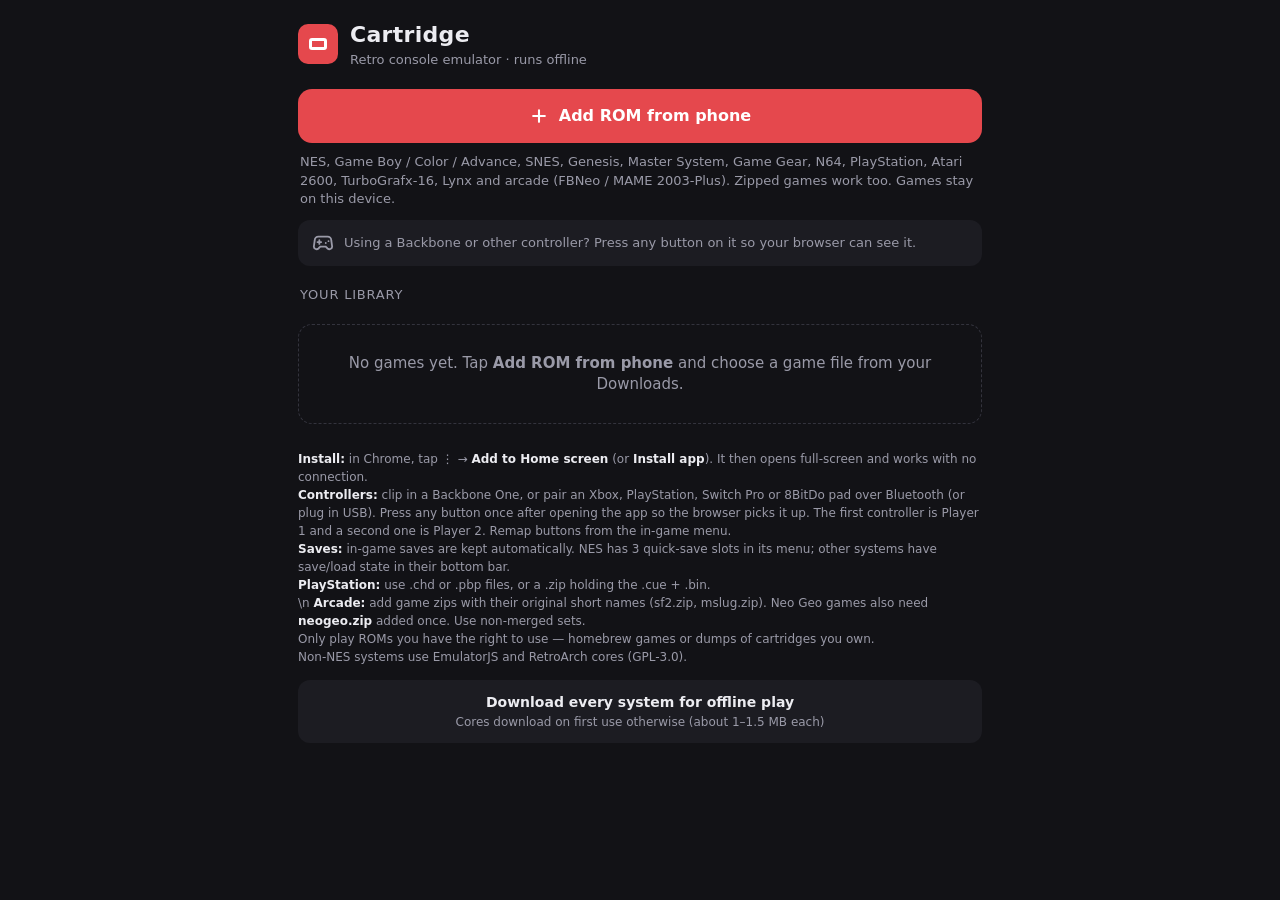
==== commit 914ca5ed: "Add arcade support (FBNeo and MAME 2003-Plus) - Arcade zips keep their set name (sf2.zip) since the " ====
--- a/index.html
+++ b/index.html
@@ -123,7 +123,7 @@
 .rom-ico{font-size:11px;letter-spacing:.3px;color:#fff}
 #ejsPlayer{position:fixed;inset:0;background:#000;z-index:4}
 #ejsFrame{position:absolute;inset:0;width:100%;height:100%;border:0;background:#000}
-#ejsBack{position:absolute;left:calc(env(safe-area-inset-left) + 8px);top:calc(env(safe-area-inset-top) + 8px);z-index:2;
+#ejsBack{position:absolute;left:50%;transform:translateX(-50%);top:calc(env(safe-area-inset-top) + 6px);z-index:2;
   width:38px;height:38px;border-radius:10px;background:rgba(22,22,27,.6);display:grid;place-items:center;color:#fff}
 #ejsBack svg{width:20px;height:20px}
 #ejsLoading{position:absolute;inset:0;display:flex;flex-direction:column;align-items:center;justify-content:center;gap:10px;color:var(--mute);font-size:14px;pointer-events:none}
@@ -159,7 +159,7 @@
     Add ROM from phone
   </button>
   <input type="file" id="fileIn" accept="*/*" multiple hidden>
-  <p class="hint">NES, Game Boy / Color / Advance, SNES, Genesis, Master System, Game Gear, N64, PlayStation, Atari 2600, TurboGrafx-16 and Lynx. Zipped games work too. Games stay on this device.</p>
+  <p class="hint">NES, Game Boy / Color / Advance, SNES, Genesis, Master System, Game Gear, N64, PlayStation, Atari 2600, TurboGrafx-16, Lynx and arcade (FBNeo / MAME 2003-Plus). Zipped games work too. Games stay on this device.</p>
   <div class="gp-banner" id="gpBanner">
     <svg width="22" height="22" viewBox="0 0 24 24" fill="none" stroke="currentColor" stroke-width="2" stroke-linecap="round"><path d="M6 11h4M8 9v4M15 12h.01M18 10h.01M7 5h10a4 4 0 014 4l1 7a3 3 0 01-5 2l-2-2H9l-2 2a3 3 0 01-5-2l1-7a4 4 0 014-4z"/></svg>
     <span id="gpText">Controller connected</span>
@@ -171,7 +171,7 @@
     <b>Install:</b> in Chrome, tap ⋮ → <b>Add to Home screen</b> (or <b>Install app</b>). It then opens full-screen and works with no connection.<br>
     <b>Controllers:</b> clip in a Backbone One, or pair an Xbox, PlayStation, Switch Pro or 8BitDo pad over Bluetooth (or plug in USB). Press any button once after opening the app so the browser picks it up. The first controller is Player 1 and a second one is Player 2. Remap buttons from the in-game menu.<br>
     <b>Saves:</b> in-game saves are kept automatically. NES has 3 quick-save slots in its menu; other systems have save/load state in their bottom bar.<br>
-    <b>PlayStation:</b> use .chd or .pbp files, or a .zip holding the .cue + .bin.<br>
+    <b>PlayStation:</b> use .chd or .pbp files, or a .zip holding the .cue + .bin.<br>\n    <b>Arcade:</b> add game zips with their original short names (sf2.zip, mslug.zip). Neo Geo games also need <b>neogeo.zip</b> added once. Use non-merged sets.<br>
     Only play ROMs you have the right to use — homebrew games or dumps of cartridges you own.<br>
     Non-NES systems use EmulatorJS and RetroArch cores (GPL-3.0).
     <button class="offline" id="offlineBtn">Download every system for offline play<small id="offlineS">Cores download on first use otherwise (about 1–1.5 MB each)</small></button>
@@ -315,10 +315,18 @@
   a2600:   { name: "Atari 2600",          tag: "2600", color: "#b45309", exts: ["a26"] },
   pce:     { name: "TurboGrafx-16",       tag: "PCE",  color: "#ea580c", exts: ["pce"] },
   lynx:    { name: "Atari Lynx",          tag: "LNX",  color: "#a16207", exts: ["lnx"] },
+  arcade:  { name: "Arcade (FBNeo)",      tag: "ARC",  color: "#be123c", exts: [] },
+  mame:    { name: "Arcade (MAME 2003+)", tag: "MAME", color: "#0e7490", exts: [] },
 };
+const ARCADE = ["arcade", "mame"];
+/* support files arcade games load from the same folder (kept zipped, never shown as games) */
+const ARCADE_BIOS = ["neogeo", "pgm", "skns", "nmk004", "isgsm", "ym2608", "cchip", "decocass", "bubsys", "qsound",
+  "namcoc69", "namcoc70", "namcoc75", "spec2k", "hng64", "midssio", "coleco", "neocdz", "konamigx", "taitofx1", "cpzn1", "cpzn2", "tps"];
+/* arcade sets are named by short ids like sf2.zip, mslug.zip, 1941j.zip */
+const isSetName = (n) => /^[a-z0-9_]{1,20}\.zip$/i.test(n.replace(/^.*[\\/]/, ""));
 const EXT2SYS = {};
 for (const [k, v] of Object.entries(SYSTEMS)) v.exts.forEach((e) => (EXT2SYS[e] = k));
-const CORE_FILES = ["gambatte", "mgba", "snes9x", "genesis_plus_gx", "mupen64plus_next", "pcsx_rearmed", "stella2014", "mednafen_pce", "handy"];
+const CORE_FILES = ["fbneo", "mame2003_plus", "gambatte", "mgba", "snes9x", "genesis_plus_gx", "mupen64plus_next", "pcsx_rearmed", "stella2014", "mednafen_pce", "handy"];
 
 /* look inside the file when the extension doesn't settle it */
 function sniff(d) {
@@ -328,19 +336,19 @@
   if (d.length > 0x150 && at(0x104, [0xce, 0xed, 0x66, 0x66])) return (d[0x143] & 0x80) ? "gbc" : "gb";
   if (d.length > 0xc0 && at(0x04, [0x24, 0xff, 0xae, 0x51]) && d[0xb2] === 0x96) return "gba";
   if (at(0, [0x80, 0x37, 0x12, 0x40]) || at(0, [0x37, 0x80, 0x40, 0x12]) || at(0, [0x40, 0x12, 0x37, 0x80])) return "n64";
-  if (str(0x100, "SEGA")) return "genesis";
+  for (let o = 0x100; o <= 0x10c; o++) if (str(o, "SEGA")) return "genesis";   // "SEGA GENESIS", " SEGA MEGA DRIVE"…
   if (str(0, "LYNX")) return "lynx";
   if (str(0, "MComprHD")) return "psx";
   if (str(0x7ff0, "TMR SEGA")) return "sms";
   return null;
 }
-function pickSystem(fileName) {
+function pickSystem(fileName, only = null, note = "") {
   return new Promise((res) => {
     const pick = $("dlgPick");
-    pick.innerHTML = Object.entries(SYSTEMS).map(([k, v]) => `<button data-sys="${k}">${v.name}</button>`).join("");
+    pick.innerHTML = Object.entries(SYSTEMS).filter(([k]) => !only || only.includes(k)).map(([k, v]) => `<button data-sys="${k}">${v.name}</button>`).join("");
     pick.onclick = (e) => { const b = e.target.closest("[data-sys]"); if (b) { done(); res(b.dataset.sys); } };
     const done = () => { pick.innerHTML = ""; pick.onclick = null; $("dlg").classList.add("hidden"); };
-    ask(`Which system is "${fileName}" for?`, "Skip").then(() => { pick.innerHTML = ""; res(null); });
+    ask(`Which system is "${fileName}" for?${note ? "\n\n" + note : ""}`, "Skip").then(() => { pick.innerHTML = ""; res(null); });
   });
 }
 
@@ -379,6 +387,19 @@
   }
   throw new Error("Unsupported zip compression");
 }
+const at7zOrRar = (d) =>
+  d[0] === 0x37 && d[1] === 0x7a && d[2] === 0xbc && d[3] === 0xaf ? "7z" :
+  d[0] === 0x52 && d[1] === 0x61 && d[2] === 0x72 && d[3] === 0x21 ? "rar" : null;
+/* archive names often carry the system: "Sonic (USA) [Genesis].7z", "Game (GBA).7z" */
+function guessFromName(n) {
+  const t = n.toLowerCase();
+  const hints = [["genesis", /genesis|mega ?drive|\bmd\b|\bsmd\b/], ["gba", /\bgba\b|game ?boy advance/], ["gbc", /\bgbc\b|game ?boy colou?r/],
+    ["gb", /\bgb\b|game ?boy/], ["snes", /snes|super nintendo|super famicom|\bsfc\b/], ["n64", /\bn64\b|nintendo 64/],
+    ["psx", /\bps1\b|\bpsx\b|playstation/], ["sms", /master ?system|\bsms\b/], ["gg", /game ?gear|\bgg\b/],
+    ["pce", /turbografx|pc ?engine|\bpce\b/], ["a2600", /2600/], ["lynx", /lynx/]];
+  for (const [k, re] of hints) if (re.test(t)) return k;
+  return null;
+}
 const extOf = (n) => (n.match(/\.([a-z0-9]+)$/i) || [, ""])[1].toLowerCase();
 
 async function hashId(bytes) {
@@ -403,7 +424,22 @@
   if (data[0] === 0x50 && data[1] === 0x4b && data[2] === 3) {          // zip
     const entries = zipEntries(buf).filter((e) => !e.name.endsWith("/"));
     const nes = entries.find((e) => extOf(e.name) === "nes");
-    if (nes) { data = await unzipEntry(buf, nes); name = nes.name; ext = "nes"; system = "nes"; }
+    const base = file.name.replace(/^.*[\\/]/, "").toLowerCase();
+    if (ARCADE_BIOS.includes(base.replace(/\.zip$/, ""))) {
+      const id = await hashId(data);
+      await DB.put("roms", { id, system: "arcade", bios: true, ext: "zip", file: base, name: base,
+        size: data.length, added: Date.now(), played: 0, data });
+      toast(`${base} added as an arcade BIOS file`);
+      return null;
+    }
+    const consoleHit = entries.some((e) => EXT2SYS[extOf(e.name)]);
+    if (!nes && !consoleHit && isSetName(base) && entries.length > 1) {
+      // arcade set: must stay zipped and keep its exact name
+      system = await pickSystem(file.name, ARCADE,
+        "FBNeo suits most Capcom, Neo Geo, Sega and Konami games. MAME 2003-Plus needs sets made for MAME 0.78 (\"2003-Plus\" romsets).");
+      if (!system) return null;
+      ext = "zip";
+    } else if (nes) { data = await unzipEntry(buf, nes); name = nes.name; ext = "nes"; system = "nes"; }
     else {
       // keep the zip whole (the emulator unzips it itself — needed for .cue + .bin sets)
       const known = entries.map((e) => EXT2SYS[extOf(e.name)]).find(Boolean)
@@ -416,6 +452,12 @@
       if (!system) system = await pickSystem(file.name);
       if (!system) return null;
     }
+  } else if (at7zOrRar(data)) {
+    // .7z / .rar: the emulator unpacks these itself, so keep the archive as-is
+    ext = at7zOrRar(data);
+    system = guessFromName(name) || await pickSystem(file.name);
+    if (!system) return null;
+    if (system === "nes") throw new Error(`For NES, extract "${file.name}" first and add the .nes file`);
   } else {
     system = EXT2SYS[ext] || sniff(data);
     if (!system) system = await pickSystem(file.name);
@@ -424,12 +466,15 @@
   }
   if (system === "nes" && !(data[0] === 0x4e && data[1] === 0x45 && data[2] === 0x53 && data[3] === 0x1a))
     throw new Error(`"${file.name}" isn't a valid NES ROM`);
+  if (ARCADE.includes(system) && !isSetName(file.name))
+    setTimeout(() => ask(`Heads up: arcade games only run with their original short file name (like sf2.zip or mslug.zip). "${file.name}" was renamed, so it probably won't start.`), 300);
   if (system === "psx" && ext === "cue") throw new Error(`"${file.name}" is only the .cue — zip it together with its .bin file(s), or use a .chd / .pbp`);
 
   const id = await hashId(data);
   const existing = await DB.get("roms", id);
   await DB.put("roms", {
     id, system, ext, name: existing ? existing.name : cleanName(name), size: data.length,
+    ...(ARCADE.includes(system) ? { file: file.name.replace(/^.*[\\/]/, "").toLowerCase() } : {}),
     added: existing ? existing.added : Date.now(), played: existing ? existing.played : 0, data,
   });
   return id;
@@ -450,6 +495,8 @@
 async function renderLibrary() {
   let roms = (await DB.all("roms")).sort((a, b) => (b.played || b.added) - (a.played || a.added));
   roms.forEach((r) => { if (!r.system) r.system = "nes"; });             // games added before multi-system
+  const bios = roms.filter((r) => r.bios);
+  roms = roms.filter((r) => !r.bios);
   const present = [...new Set(roms.map((r) => r.system))];
   if (filter !== "all" && !present.includes(filter)) filter = "all";
   $("chips").innerHTML = present.length > 1
@@ -460,8 +507,10 @@
   if (filter !== "all") roms = roms.filter((r) => r.system === filter);
   $("count").textContent = roms.length ? `${roms.length} game${roms.length > 1 ? "s" : ""}` : "";
   const el = $("roms");
+  const biosRow = bios.length ? `<p class="hint" style="margin:14px 2px 0">Arcade BIOS files: ${bios.map((b) =>
+    `<b>${esc(b.file)}</b> <button class="rom-del" style="width:auto;height:auto;padding:2px 6px;font-size:12px" data-del="${b.id}">remove</button>`).join(" · ")}</p>` : "";
   if (!roms.length) {
-    el.innerHTML = `<div class="empty">No games yet. Tap <b>Add ROM from phone</b> and choose a game file from your Downloads.</div>`;
+    el.innerHTML = `<div class="empty">No games yet. Tap <b>Add ROM from phone</b> and choose a game file from your Downloads.</div>` + biosRow;
     return;
   }
   el.innerHTML = roms.map((r) => `
@@ -474,7 +523,7 @@
       <button class="rom-del" data-del="${r.id}" aria-label="Delete">
         <svg width="18" height="18" viewBox="0 0 24 24" fill="none" stroke="currentColor" stroke-width="2" stroke-linecap="round"><path d="M4 7h16M10 11v6M14 11v6M6 7l1 13h10l1-13M9 7V4h6v3"/></svg>
       </button>
-    </div>`).join("");
+    </div>`).join("") + biosRow;
 }
 $("roms").addEventListener("click", async (e) => {
   const play = e.target.closest("[data-id]"), del = e.target.closest("[data-del]");
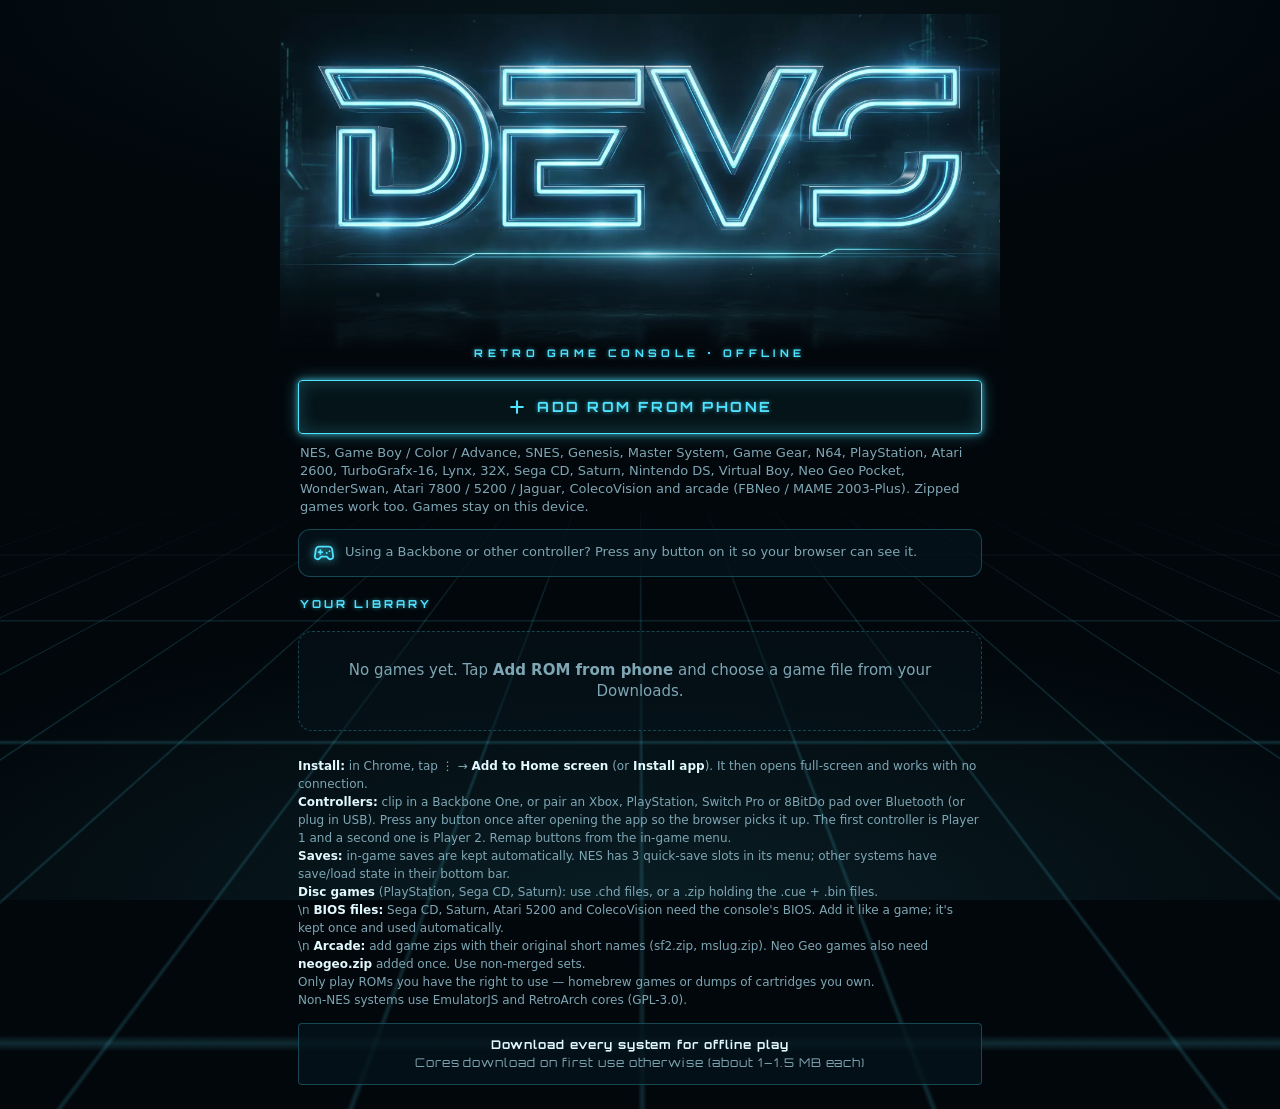
==== commit ca559dea: "DEVS branding and Tron theme; more systems; SNES-style button layout - DEVS logo as header and app i" ====
--- a/index.html
+++ b/index.html
@@ -3,12 +3,15 @@
 <head>
 <meta charset="utf-8">
 <meta name="viewport" content="width=device-width, initial-scale=1, maximum-scale=1, user-scalable=no, viewport-fit=cover">
-<meta name="theme-color" content="#121216">
+<meta name="theme-color" content="#02070b">
 <meta name="mobile-web-app-capable" content="yes">
 <meta name="apple-mobile-web-app-capable" content="yes">
-<title>Cartridge</title>
+<title>DEVS</title>
 <link rel="manifest" href="manifest.webmanifest">
 <link rel="icon" href="icon-192.png">
+<link rel="apple-touch-icon" href="apple-touch-icon.png">
+<script>window.__cartridgeApp = true;</script>
+<script src="pad.js"></script>
 <style>
 :root{
   --bg:#121216; --panel:#1c1c22; --panel2:#26262e; --line:#33333d;
@@ -131,6 +134,12 @@
 .pick button{padding:12px;border-radius:10px;background:var(--btn);text-align:left;font-size:14px}
 .offline{margin-top:14px;width:100%;padding:12px;border-radius:12px;background:var(--panel);color:var(--text);font-size:14px;font-weight:600}
 .offline small{display:block;color:var(--mute);font-weight:400;font-size:12px}
+/* controller setup */
+#calSheet .big{font-size:30px;font-weight:700;text-align:center;margin:18px 0 4px}
+#calSheet .sub{color:var(--mute);text-align:center;font-size:14px;min-height:20px}
+#calSheet .prog{height:6px;border-radius:3px;background:var(--panel2);margin:18px 0 14px;overflow:hidden}
+#calSheet .prog i{display:block;height:100%;background:var(--accent);width:0;transition:width .2s}
+.gp-banner button{margin-left:auto;flex:none;padding:7px 10px;border-radius:9px;background:rgba(255,255,255,.12);color:inherit;font-size:12px;font-weight:700}
 /* controller */
 .gp-banner{display:none;align-items:center;gap:10px;padding:12px 14px;border-radius:12px;background:#1f2a1f;color:#b9f0b9;font-size:13px;margin:-10px 0 20px}
 .gp-banner.show{display:flex}
@@ -145,24 +154,26 @@
 .maprow span{color:var(--mute);font-size:13px}
 .maprow.listen span{color:var(--accent2)}
 </style>
+<link rel="stylesheet" href="tron.css">
 </head>
 <body>
 
 <!-- ================= LIBRARY ================= -->
 <section id="library">
-  <div class="brand">
-    <div class="brand-mark"><span></span></div>
-    <div><h1>Cartridge</h1><p>Retro console emulator · runs offline</p></div>
-  </div>
+  <header class="hero">
+    <img src="logo.webp" alt="DEVS" class="logo" width="1200" height="563">
+    <p class="tag">Retro game console · offline</p>
+  </header>
   <button class="add" id="addBtn">
     <svg width="20" height="20" viewBox="0 0 24 24" fill="none" stroke="currentColor" stroke-width="2.5" stroke-linecap="round"><path d="M12 5v14M5 12h14"/></svg>
     Add ROM from phone
   </button>
   <input type="file" id="fileIn" accept="*/*" multiple hidden>
-  <p class="hint">NES, Game Boy / Color / Advance, SNES, Genesis, Master System, Game Gear, N64, PlayStation, Atari 2600, TurboGrafx-16, Lynx and arcade (FBNeo / MAME 2003-Plus). Zipped games work too. Games stay on this device.</p>
+  <p class="hint">NES, Game Boy / Color / Advance, SNES, Genesis, Master System, Game Gear, N64, PlayStation, Atari 2600, TurboGrafx-16, Lynx, 32X, Sega CD, Saturn, Nintendo DS, Virtual Boy, Neo Geo Pocket, WonderSwan, Atari 7800 / 5200 / Jaguar, ColecoVision and arcade (FBNeo / MAME 2003-Plus). Zipped games work too. Games stay on this device.</p>
   <div class="gp-banner" id="gpBanner">
     <svg width="22" height="22" viewBox="0 0 24 24" fill="none" stroke="currentColor" stroke-width="2" stroke-linecap="round"><path d="M6 11h4M8 9v4M15 12h.01M18 10h.01M7 5h10a4 4 0 014 4l1 7a3 3 0 01-5 2l-2-2H9l-2 2a3 3 0 01-5-2l1-7a4 4 0 014-4z"/></svg>
     <span id="gpText">Controller connected</span>
+    <button id="gpSetup" class="hidden">Set up buttons</button>
   </div>
   <div class="list-h"><span>Your library</span><span id="count"></span></div>
   <div class="chips" id="chips"></div>
@@ -171,7 +182,7 @@
     <b>Install:</b> in Chrome, tap ⋮ → <b>Add to Home screen</b> (or <b>Install app</b>). It then opens full-screen and works with no connection.<br>
     <b>Controllers:</b> clip in a Backbone One, or pair an Xbox, PlayStation, Switch Pro or 8BitDo pad over Bluetooth (or plug in USB). Press any button once after opening the app so the browser picks it up. The first controller is Player 1 and a second one is Player 2. Remap buttons from the in-game menu.<br>
     <b>Saves:</b> in-game saves are kept automatically. NES has 3 quick-save slots in its menu; other systems have save/load state in their bottom bar.<br>
-    <b>PlayStation:</b> use .chd or .pbp files, or a .zip holding the .cue + .bin.<br>\n    <b>Arcade:</b> add game zips with their original short names (sf2.zip, mslug.zip). Neo Geo games also need <b>neogeo.zip</b> added once. Use non-merged sets.<br>
+    <b>Disc games</b> (PlayStation, Sega CD, Saturn): use .chd files, or a .zip holding the .cue + .bin files.<br>\n    <b>BIOS files:</b> Sega CD, Saturn, Atari 5200 and ColecoVision need the console's BIOS. Add it like a game; it's kept once and used automatically.<br>\n    <b>Arcade:</b> add game zips with their original short names (sf2.zip, mslug.zip). Neo Geo games also need <b>neogeo.zip</b> added once. Use non-merged sets.<br>
     Only play ROMs you have the right to use — homebrew games or dumps of cartridges you own.<br>
     Non-NES systems use EmulatorJS and RetroArch cores (GPL-3.0).
     <button class="offline" id="offlineBtn">Download every system for offline play<small id="offlineS">Cores download on first use otherwise (about 1–1.5 MB each)</small></button>
@@ -222,7 +233,8 @@
     <div class="opts">
       <button class="opt" id="optTurbo">Turbo buttons<small id="optTurboS">Off</small></button>
       <button class="opt" id="optVib">Vibration<small id="optVibS">On</small></button>
-      <button class="opt" id="optPad">Controller buttons<small>Remap your gamepad</small></button>
+      <button class="opt" id="optCal">Set up controller<small>Fix buttons that are wrong</small></button>
+      <button class="opt" id="optPad">NES buttons<small>Choose what each button does</small></button>
       <button class="opt" id="optTouch">On-screen controls<small id="optTouchS">Auto</small></button>
       <button class="opt" id="optFull">Full screen<small>Hide browser bars</small></button>
       <button class="opt danger" id="optReset">Reset game<small>Like the console button</small></button>
@@ -240,6 +252,19 @@
       <button class="opt" id="mapDone" style="text-align:center;background:var(--accent);color:#fff">Done</button>
     </div>
     <p class="hint" style="margin:12px 2px 0">Also on the controller: <b>Select + Start</b> or <b>Home</b> opens the menu, hold <b>R1</b> to fast-forward. A second controller plays as Player 2.</p>
+  </div>
+</div>
+<div id="calSheet" class="hidden" style="position:fixed;inset:0;background:rgba(0,0,0,.6);z-index:12;display:flex;align-items:flex-end;justify-content:center">
+  <div class="sheet-in">
+    <h3 id="calHead">Set up controller</h3>
+    <div class="big" id="calBig"></div>
+    <div class="sub" id="calSub"></div>
+    <div class="prog"><i id="calProg"></i></div>
+    <div class="opts">
+      <button class="opt" id="calSkip" style="text-align:center">Skip this one</button>
+      <button class="opt" id="calCancel" style="text-align:center">Cancel</button>
+      <button class="opt wide hidden" id="calReset" style="text-align:center">Clear setup for this controller</button>
+    </div>
   </div>
 </div>
 <div id="dlg" class="hidden"><div class="dlg-in"><div id="dlgMsg"></div><div class="pick" id="dlgPick"></div><div class="dlg-row"><button id="dlgNo">Cancel</button><button class="ok" id="dlgOk">OK</button></div></div></div>
@@ -302,23 +327,54 @@
 
 const DEFAULT_MAP = { A: 0, B: 2, TA: 1, TB: 3, SELECT: 8, START: 9, up: 12, down: 13, left: 14, right: 15 };
 const SYSTEMS = {
-  nes:     { name: "NES",                 tag: "NES",  color: "#e5484d", exts: ["nes"] },
-  gb:      { name: "Game Boy",            tag: "GB",   color: "#7a8b3c", exts: ["gb"] },
-  gbc:     { name: "Game Boy Color",      tag: "GBC",  color: "#8e4ec6", exts: ["gbc"] },
-  gba:     { name: "Game Boy Advance",    tag: "GBA",  color: "#3e63dd", exts: ["gba"] },
-  snes:    { name: "SNES",                tag: "SNES", color: "#6e56cf", exts: ["sfc", "smc"] },
-  genesis: { name: "Genesis / Mega Drive", tag: "MD",  color: "#1f2937", exts: ["md", "gen", "smd"] },
-  sms:     { name: "Master System",       tag: "SMS",  color: "#2563eb", exts: ["sms"] },
-  gg:      { name: "Game Gear",           tag: "GG",   color: "#0f766e", exts: ["gg"] },
-  n64:     { name: "Nintendo 64",         tag: "N64",  color: "#16a34a", exts: ["n64", "z64", "v64"] },
-  psx:     { name: "PlayStation",         tag: "PS1",  color: "#64748b", exts: ["chd", "pbp", "cue", "m3u"] },
-  a2600:   { name: "Atari 2600",          tag: "2600", color: "#b45309", exts: ["a26"] },
-  pce:     { name: "TurboGrafx-16",       tag: "PCE",  color: "#ea580c", exts: ["pce"] },
-  lynx:    { name: "Atari Lynx",          tag: "LNX",  color: "#a16207", exts: ["lnx"] },
-  arcade:  { name: "Arcade (FBNeo)",      tag: "ARC",  color: "#be123c", exts: [] },
-  mame:    { name: "Arcade (MAME 2003+)", tag: "MAME", color: "#0e7490", exts: [] },
+  nes:     { name: "NES",                 tag: "NES",  color: "#ff4d5e", exts: ["nes"] },
+  gb:      { name: "Game Boy",            tag: "GB",   color: "#b7f05a", exts: ["gb"] },
+  gbc:     { name: "Game Boy Color",      tag: "GBC",  color: "#c48bff", exts: ["gbc"] },
+  gba:     { name: "Game Boy Advance",    tag: "GBA",  color: "#6d8bff", exts: ["gba"] },
+  snes:    { name: "SNES",                tag: "SNES", color: "#a78bff", exts: ["sfc", "smc"] },
+  genesis: { name: "Genesis / Mega Drive", tag: "MD",  color: "#dfe8f0", exts: ["md", "gen", "smd"] },
+  sms:     { name: "Master System",       tag: "SMS",  color: "#4d9bff", exts: ["sms"] },
+  gg:      { name: "Game Gear",           tag: "GG",   color: "#2ee6c5", exts: ["gg"] },
+  n64:     { name: "Nintendo 64",         tag: "N64",  color: "#46f07a", exts: ["n64", "z64", "v64"] },
+  psx:     { name: "PlayStation",         tag: "PS1",  color: "#b8c8e0", exts: ["pbp"] },
+  a2600:   { name: "Atari 2600",          tag: "2600", color: "#ffb347", exts: ["a26"] },
+  pce:     { name: "TurboGrafx-16",       tag: "PCE",  color: "#ff8a3d", exts: ["pce"] },
+  lynx:    { name: "Atari Lynx",          tag: "LNX",  color: "#ffd84d", exts: ["lnx"] },
+  sega32x: { name: "Sega 32X",            tag: "32X",  color: "#f2f26b", exts: ["32x"] },
+  segacd:  { name: "Sega CD",             tag: "SCD",  color: "#7ab8ff", exts: [] },
+  saturn:  { name: "Sega Saturn",         tag: "SAT",  color: "#9d8cff", exts: [] },
+  nds:     { name: "Nintendo DS",         tag: "NDS",  color: "#e8e8f0", exts: ["nds"] },
+  vb:      { name: "Virtual Boy",         tag: "VB",   color: "#ff3b3b", exts: ["vb", "vboy"] },
+  ngp:     { name: "Neo Geo Pocket",      tag: "NGP",  color: "#5ef0d0", exts: ["ngp", "ngc"] },
+  ws:      { name: "WonderSwan",          tag: "WS",   color: "#ffa6d9", exts: ["ws", "wsc"] },
+  a7800:   { name: "Atari 7800",          tag: "7800", color: "#ffc266", exts: ["a78"] },
+  a5200:   { name: "Atari 5200",          tag: "5200", color: "#ffad5c", exts: ["a52"] },
+  jaguar:  { name: "Atari Jaguar",        tag: "JAG",  color: "#ff6b6b", exts: ["j64", "jag"] },
+  coleco:  { name: "ColecoVision",        tag: "CV",   color: "#8fd3ff", exts: ["col"] },
+  arcade:  { name: "Arcade (FBNeo)",      tag: "ARC",  color: "#ff4fb4", exts: [] },
+  mame:    { name: "Arcade (MAME 2003+)", tag: "MAME", color: "#39d0ff", exts: [] },
 };
 const ARCADE = ["arcade", "mame"];
+/* disc-based systems share file types (.cue/.bin/.chd/.iso), so ask which one when the disc can't be read */
+const DISC = ["psx", "segacd", "saturn"];
+const DISC_EXTS = ["chd", "cue", "iso", "m3u", "img", "bin", "ccd", "mds"];
+/* console BIOS files, by the names emulators look for: lowercase name -> [system, name to store] */
+const CONSOLE_BIOS = {
+  "bios_cd_u.bin": ["segacd", "bios_CD_U.bin"], "bios_cd_e.bin": ["segacd", "bios_CD_E.bin"], "bios_cd_j.bin": ["segacd", "bios_CD_J.bin"],
+  "saturn_bios.bin": ["saturn", "saturn_bios.bin"], "sega_101.bin": ["saturn", "sega_101.bin"], "mpr-17933.bin": ["saturn", "mpr-17933.bin"],
+  "scph5500.bin": ["psx", "scph5500.bin"], "scph5501.bin": ["psx", "scph5501.bin"], "scph5502.bin": ["psx", "scph5502.bin"], "scph1001.bin": ["psx", "scph1001.bin"],
+  "5200.rom": ["a5200", "5200.rom"], "colecovision.rom": ["coleco", "colecovision.rom"], "coleco.rom": ["coleco", "colecovision.rom"],
+  "7800 bios (u).rom": ["a7800", "7800 BIOS (U).rom"], "bios7.bin": ["nds", "bios7.bin"], "bios9.bin": ["nds", "bios9.bin"],
+  "firmware.bin": ["nds", "firmware.bin"], "lynxboot.img": ["lynx", "lynxboot.img"],
+};
+/* systems that won't start without one; the default name to store a BIOS under */
+const NEEDS_BIOS = { segacd: "bios_CD_U.bin", saturn: "saturn_bios.bin", a5200: "5200.rom", coleco: "colecovision.rom" };
+function biosNameFor(system, fileName) {
+  const n = fileName.toLowerCase();
+  if (system === "segacd") return /eu|europe|pal|mega.?cd/.test(n) ? "bios_CD_E.bin" : /jp|japan/.test(n) ? "bios_CD_J.bin" : "bios_CD_U.bin";
+  if (system === "psx") return "scph5501.bin";
+  return NEEDS_BIOS[system];
+}
 /* support files arcade games load from the same folder (kept zipped, never shown as games) */
 const ARCADE_BIOS = ["neogeo", "pgm", "skns", "nmk004", "isgsm", "ym2608", "cchip", "decocass", "bubsys", "qsound",
   "namcoc69", "namcoc70", "namcoc75", "spec2k", "hng64", "midssio", "coleco", "neocdz", "konamigx", "taitofx1", "cpzn1", "cpzn2", "tps"];
@@ -326,7 +382,7 @@
 const isSetName = (n) => /^[a-z0-9_]{1,20}\.zip$/i.test(n.replace(/^.*[\\/]/, ""));
 const EXT2SYS = {};
 for (const [k, v] of Object.entries(SYSTEMS)) v.exts.forEach((e) => (EXT2SYS[e] = k));
-const CORE_FILES = ["fbneo", "mame2003_plus", "gambatte", "mgba", "snes9x", "genesis_plus_gx", "mupen64plus_next", "pcsx_rearmed", "stella2014", "mednafen_pce", "handy"];
+const CORE_FILES = ["picodrive", "yabause", "melonds", "beetle_vb", "mednafen_ngp", "mednafen_wswan", "prosystem", "a5200", "virtualjaguar", "gearcoleco", "fbneo", "mame2003_plus", "gambatte", "mgba", "snes9x", "genesis_plus_gx", "mupen64plus_next", "pcsx_rearmed", "stella2014", "mednafen_pce", "handy"];
 
 /* look inside the file when the extension doesn't settle it */
 function sniff(d) {
@@ -336,16 +392,27 @@
   if (d.length > 0x150 && at(0x104, [0xce, 0xed, 0x66, 0x66])) return (d[0x143] & 0x80) ? "gbc" : "gb";
   if (d.length > 0xc0 && at(0x04, [0x24, 0xff, 0xae, 0x51]) && d[0xb2] === 0x96) return "gba";
   if (at(0, [0x80, 0x37, 0x12, 0x40]) || at(0, [0x37, 0x80, 0x40, 0x12]) || at(0, [0x40, 0x12, 0x37, 0x80])) return "n64";
+  if (str(0x100, "SEGA 32X") || str(0x104, "32X")) return "sega32x";
+  for (const o of [0, 0x10]) {
+    if (str(o, "SEGADISCSYSTEM")) return "segacd";
+    if (str(o, "SEGA SEGASATURN")) return "saturn";
+  }
+  if (d.length > 0x9330 && str(0x9320, "PLAYSTATION")) return "psx";
+  if (d.length > 0x160 && at(0xc0, [0x24, 0xff, 0xae, 0x51])) return "nds";
+  if (str(1, "ATARI7800")) return "a7800";
   for (let o = 0x100; o <= 0x10c; o++) if (str(o, "SEGA")) return "genesis";   // "SEGA GENESIS", " SEGA MEGA DRIVE"…
   if (str(0, "LYNX")) return "lynx";
   if (str(0, "MComprHD")) return "psx";
   if (str(0x7ff0, "TMR SEGA")) return "sms";
   return null;
 }
-function pickSystem(fileName, only = null, note = "") {
+function pickSystem(fileName, only = null, note = "", withBios = !only) {
   return new Promise((res) => {
     const pick = $("dlgPick");
-    pick.innerHTML = Object.entries(SYSTEMS).filter(([k]) => !only || only.includes(k)).map(([k, v]) => `<button data-sys="${k}">${v.name}</button>`).join("");
+    if (only) only = only.filter((k) => SYSTEMS[k] || k === "__more");
+    pick.innerHTML = Object.entries(SYSTEMS).filter(([k]) => !only || only.includes(k)).map(([k, v]) => `<button data-sys="${k}">${v.name}</button>`).join("")
+      + (only && only.includes("__more") ? `<button data-sys="__more">Something else…</button>` : "")
+      + (withBios ? `<button data-sys="__bios" style="grid-column:1/-1">It's a BIOS file</button>` : "");
     pick.onclick = (e) => { const b = e.target.closest("[data-sys]"); if (b) { done(); res(b.dataset.sys); } };
     const done = () => { pick.innerHTML = ""; pick.onclick = null; $("dlg").classList.add("hidden"); };
     ask(`Which system is "${fileName}" for?${note ? "\n\n" + note : ""}`, "Skip").then(() => { pick.innerHTML = ""; res(null); });
@@ -393,7 +460,9 @@
 /* archive names often carry the system: "Sonic (USA) [Genesis].7z", "Game (GBA).7z" */
 function guessFromName(n) {
   const t = n.toLowerCase();
-  const hints = [["genesis", /genesis|mega ?drive|\bmd\b|\bsmd\b/], ["gba", /\bgba\b|game ?boy advance/], ["gbc", /\bgbc\b|game ?boy colou?r/],
+  const hints = [["sega32x", /\b32x\b/], ["segacd", /sega ?cd|mega ?cd/], ["saturn", /saturn/], ["nds", /\bnds\b|nintendo ds/],
+    ["vb", /virtual ?boy/], ["ngp", /neo ?geo pocket|\bngpc?\b/], ["ws", /wonder ?swan/], ["a7800", /7800/], ["a5200", /5200/],
+    ["jaguar", /jaguar/], ["coleco", /coleco/], ["genesis", /genesis|mega ?drive|\bmd\b|\bsmd\b/], ["gba", /\bgba\b|game ?boy advance/], ["gbc", /\bgbc\b|game ?boy colou?r/],
     ["gb", /\bgb\b|game ?boy/], ["snes", /snes|super nintendo|super famicom|\bsfc\b/], ["n64", /\bn64\b|nintendo 64/],
     ["psx", /\bps1\b|\bpsx\b|playstation/], ["sms", /master ?system|\bsms\b/], ["gg", /game ?gear|\bgg\b/],
     ["pce", /turbografx|pc ?engine|\bpce\b/], ["a2600", /2600/], ["lynx", /lynx/]];
@@ -417,9 +486,17 @@
   return n.replace(/^.*[\\/]/, "").replace(/\.[a-z0-9]{1,4}$/i, "").replace(/[_]+/g, " ").trim() || "Untitled";
 }
 
+async function storeBios(system, file, data) {
+  const id = await hashId(data);
+  await DB.put("roms", { id, system, bios: true, ext: extOf(file), file, name: file, size: data.length, added: Date.now(), played: 0, data });
+  toast(`${file} added as ${SYSTEMS[system].name} BIOS`);
+  return null;
+}
 async function importFile(file) {
   const buf = await file.arrayBuffer();
   let name = file.name, data = new Uint8Array(buf), ext = extOf(name), system = null;
+  const known = CONSOLE_BIOS[file.name.replace(/^.*[\\/]/, "").toLowerCase()];
+  if (known) return storeBios(known[0], known[1], data);
 
   if (data[0] === 0x50 && data[1] === 0x4b && data[2] === 3) {          // zip
     const entries = zipEntries(buf).filter((e) => !e.name.endsWith("/"));
@@ -442,9 +519,15 @@
     } else if (nes) { data = await unzipEntry(buf, nes); name = nes.name; ext = "nes"; system = "nes"; }
     else {
       // keep the zip whole (the emulator unzips it itself — needed for .cue + .bin sets)
-      const known = entries.map((e) => EXT2SYS[extOf(e.name)]).find(Boolean)
-        || (entries.some((e) => /\.(bin|iso|img)$/i.test(e.name)) && entries.some((e) => extOf(e.name) === "cue") ? "psx" : null);
+      const known = entries.map((e) => EXT2SYS[extOf(e.name)]).find(Boolean);
+      const isDisc = entries.some((e) => ["cue", "chd", "iso", "m3u", "ccd"].includes(extOf(e.name)));
       if (known) { system = known; ext = "zip"; }
+      else if (isDisc) {
+        system = guessFromName(file.name);
+        if (!DISC.includes(system)) system = await pickSystem(file.name, DISC, "Disc games: pick the console this disc is for.");
+        if (!system) return null;
+        ext = "zip";
+      }
       else if (entries.length === 1) {
         const inner = await unzipEntry(buf, entries[0]);
         system = sniff(inner); if (system) { data = inner; name = entries[0].name; ext = extOf(name) || "bin"; }
@@ -460,15 +543,25 @@
     if (system === "nes") throw new Error(`For NES, extract "${file.name}" first and add the .nes file`);
   } else {
     system = EXT2SYS[ext] || sniff(data);
+    if (!system && DISC_EXTS.includes(ext)) {
+      system = guessFromName(file.name);
+      if (!DISC.includes(system)) system = await pickSystem(file.name, DISC.concat(ext === "bin" ? ["genesis", "a2600", "__more"] : []),
+        "Disc image (or a .bin cartridge): pick the console it's for.", true);
+      if (system === "__more") system = await pickSystem(file.name);
+    }
     if (!system) system = await pickSystem(file.name);
+    if (system === "__bios") {
+      const owner = await pickSystem(file.name, ["segacd", "saturn", "psx", "a5200", "coleco"], "Which console is this BIOS for?", false);
+      return owner ? storeBios(owner, biosNameFor(owner, file.name), data) : null;
+    }
     if (!system) return null;
-    if (!ext || (!EXT2SYS[ext] && system !== "psx")) ext = SYSTEMS[system].exts[0];
+    if (!ext || (!EXT2SYS[ext] && !DISC.includes(system))) ext = SYSTEMS[system].exts[0] || ext;
   }
   if (system === "nes" && !(data[0] === 0x4e && data[1] === 0x45 && data[2] === 0x53 && data[3] === 0x1a))
     throw new Error(`"${file.name}" isn't a valid NES ROM`);
   if (ARCADE.includes(system) && !isSetName(file.name))
     setTimeout(() => ask(`Heads up: arcade games only run with their original short file name (like sf2.zip or mslug.zip). "${file.name}" was renamed, so it probably won't start.`), 300);
-  if (system === "psx" && ext === "cue") throw new Error(`"${file.name}" is only the .cue — zip it together with its .bin file(s), or use a .chd / .pbp`);
+  if (DISC.includes(system) && ext === "cue") throw new Error(`"${file.name}" is only the .cue — zip it together with its .bin file(s), or use a .chd / .pbp`);
 
   const id = await hashId(data);
   const existing = await DB.get("roms", id);
@@ -507,16 +600,16 @@
   if (filter !== "all") roms = roms.filter((r) => r.system === filter);
   $("count").textContent = roms.length ? `${roms.length} game${roms.length > 1 ? "s" : ""}` : "";
   const el = $("roms");
-  const biosRow = bios.length ? `<p class="hint" style="margin:14px 2px 0">Arcade BIOS files: ${bios.map((b) =>
-    `<b>${esc(b.file)}</b> <button class="rom-del" style="width:auto;height:auto;padding:2px 6px;font-size:12px" data-del="${b.id}">remove</button>`).join(" · ")}</p>` : "";
+  const biosRow = bios.length ? `<p class="hint" style="margin:14px 2px 0">BIOS files: ${bios.map((b) =>
+    `<b>${esc(b.file)}</b> (${SYSTEMS[b.system] ? SYSTEMS[b.system].name.replace(/ \(.*\)/, "") : "?"}) <button class="rom-del" style="width:auto;height:auto;padding:2px 6px;font-size:12px" data-del="${b.id}">remove</button>`).join(" · ")}</p>` : "";
   if (!roms.length) {
     el.innerHTML = `<div class="empty">No games yet. Tap <b>Add ROM from phone</b> and choose a game file from your Downloads.</div>` + biosRow;
     return;
   }
   el.innerHTML = roms.map((r) => `
-    <div class="rom">
+    <div class="rom" style="--c:${SYSTEMS[r.system].color}">
       <button class="rom-play" data-id="${r.id}">
-        <div class="rom-ico" style="background:${SYSTEMS[r.system].color}">${SYSTEMS[r.system].tag}</div>
+        <div class="rom-ico" style="--c:${SYSTEMS[r.system].color}">${SYSTEMS[r.system].tag}</div>
         <div style="min-width:0"><div class="rom-name">${esc(r.name)}</div>
         <div class="rom-meta">${SYSTEMS[r.system].name} · ${ago(r.played)} · ${r.size > 2 ** 20 ? (r.size / 2 ** 20).toFixed(1) + " MB" : Math.round(r.size / 1024) + " KB"}</div></div>
       </button>
@@ -676,7 +769,12 @@
 
 /* ---------------- Other systems: EmulatorJS in a same-origin frame ---------------- */
 let ejsActive = false, ejsExitResolve = null;
-function startOther(rom) {
+async function startOther(rom) {
+  const need = NEEDS_BIOS[rom.system];
+  if (need) {
+    const have = (await DB.all("roms")).some((r) => r.bios && r.system === rom.system);
+    if (!have && !(await ask(`${SYSTEMS[rom.system].name} games need the console's BIOS file (for example ${need}). Add it with "Add ROM from phone" — it's stored once and used for every game.`, "Try anyway", "Cancel"))) return;
+  }
   ejsActive = true;
   rom.played = Date.now(); DB.put("roms", rom);
   const el = $("ejsPlayer");
@@ -742,8 +840,10 @@
 /* ---------------- Screen sizing ---------------- */
 function layout() {
   const w = $("screenWrap");
-  const r = w.getBoundingClientRect();
-  const s = Math.min(r.width / 256, r.height / 240);
+  const r = w.getBoundingClientRect(), cs = getComputedStyle(w);
+  const W = r.width - parseFloat(cs.paddingLeft) - parseFloat(cs.paddingRight);
+  const H = r.height - parseFloat(cs.paddingTop) - parseFloat(cs.paddingBottom);
+  const s = Math.min(W / 256, H / 240);
   // whole-number scaling when it fits well, otherwise smooth fill
   const scale = s >= 2 && (s % 1) < 0.25 ? Math.floor(s) : s;
   canvas.style.width = Math.floor(256 * scale) + "px";
@@ -896,7 +996,7 @@
 let gpSuppress = false, gpUsed = false, gpListen = null;
 let navRepeat = { dir: null, t: 0 };
 
-function padsList() { return navigator.getGamepads ? [...navigator.getGamepads()].filter(Boolean) : []; }
+function padsList() { return window.CartridgePad ? [...CartridgePad.raw()].filter(Boolean).map((g) => navigator.getGamepads()[g.index] || g) : navigator.getGamepads ? [...navigator.getGamepads()].filter(Boolean) : []; }
 function assignPlayers() {
   gpPlayer.clear();
   padsList().sort((a, b) => a.index - b.index).forEach((gp, i) => gpPlayer.set(gp.index, i === 0 ? 1 : 2));
@@ -909,7 +1009,10 @@
   const pads = padsList();
   $("gpBanner").classList.add("show");
   $("gpBanner").classList.toggle("idle", !pads.length);
+  $("gpSetup").classList.toggle("hidden", !pads.length);
+  const needs = pads.find((g) => g.mapping !== "standard" && !(settings.gpCal && settings.gpCal[g.id]));
   if (!pads.length) $("gpText").textContent = "Using a Backbone or other controller? Press any button on it so your browser can see it.";
+  else if (needs) $("gpText").textContent = `${padName(needs)} connected. Its buttons may be in an unusual order — tap Set up buttons once.`;
   else $("gpText").textContent = pads.length > 1
     ? `${pads.length} controllers connected — Player 1 & 2 ready. D-pad + A to pick a game.`
     : `${padName(pads[0])} connected — use the D-pad and A to pick a game.`;
@@ -919,8 +1022,8 @@
   const gp = e.gamepad, pl = gpPlayer.get(gp.index) || 1;
   toast(`${isBackbone(gp) ? "Backbone One" : "Controller"} connected · Player ${pl}`);
   if (isBackbone(gp) || running) setGpMode(true);          // clip-on controller: hide touch buttons right away
-  if (gp.mapping !== "standard")
-    setTimeout(() => toast("Unusual button layout — check Menu → Controller buttons"), 1800);
+  if (gp.mapping !== "standard" && !(settings.gpCal && settings.gpCal[gp.id]))
+    setTimeout(() => toast("Buttons acting up? Tap “Set up buttons” in the library"), 1800);
 });
 window.addEventListener("gamepaddisconnected", (e) => {
   const prev = gpPrev.get(e.gamepad.index) || {}, pl = gpPlayer.get(e.gamepad.index) || 1;
@@ -951,6 +1054,7 @@
 function pollGamepads() {
   const pads = padsList();
   if (!pads.length) return;
+  if (calState) return pollCal();
   if (gpListen) return listenForButton(pads);
   if (ejsActive) { gpSuppress = true; return; }                 // EmulatorJS reads the controllers itself
   const uiActive = !running || !$("sheet").classList.contains("hidden") ||
@@ -1055,6 +1159,75 @@
   settings.gpMap[gpListen] = hit;
   gpListen = null; gpSuppress = true; saveSettings(); renderMap();
 }
+
+/* --- controller setup: press each button once; pad.js then reorders them to the standard layout --- */
+const CAL_STEPS = [
+  [0, "✕  /  A", "Bottom face button"], [1, "○  /  B", "Right face button"], [2, "□  /  X", "Left face button"],
+  [3, "△  /  Y", "Top face button"], [4, "L1", "Left bumper"], [5, "R1", "Right bumper"],
+  [6, "L2", "Left trigger"], [7, "R2", "Right trigger"],
+  [8, "Select", "Create / View — or any spare button you want as Select"],
+  [9, "Start", "Options / Menu ☰ — or any spare button you want as Start"],
+  [12, "D-pad ▲", "Up"], [13, "D-pad ▼", "Down"], [14, "D-pad ◀", "Left"], [15, "D-pad ▶", "Right"],
+];
+let calState = null;
+function rawPads() { return window.CartridgePad ? [...CartridgePad.raw()].filter(Boolean) : padsList(); }
+function startCal() {
+  const pads = rawPads();
+  if (!pads.length) { toast("Press any button on your controller first"); return; }
+  const gp = pads.find((p) => p.buttons.some((b) => b.pressed)) || pads[0];
+  calState = { id: gp.id, idx: gp.index, map: {}, used: new Set(), step: 0, base: [...gp.axes], waitRelease: true };
+  $("calHead").textContent = `Set up ${padName(gp)}`;
+  $("calReset").classList.toggle("hidden", !(settings.gpCal && settings.gpCal[gp.id]));
+  $("calSheet").classList.remove("hidden");
+  renderCal();
+}
+function renderCal() {
+  const st = CAL_STEPS[calState.step];
+  $("calBig").textContent = st ? st[1] : "Done";
+  $("calSub").textContent = st ? `Press: ${st[2]}` : "";
+  $("calProg").style.width = (100 * calState.step / CAL_STEPS.length) + "%";
+}
+function endCal(save) {
+  if (running && $("sheet").classList.contains("hidden")) { paused = false; last = 0; }
+  if (save && calState) {
+    settings.gpCal = { ...(settings.gpCal || {}), [calState.id]: calState.map };
+    if (window.CartridgePad) CartridgePad.set(settings.gpCal);
+    saveSettings();
+    toast("Controller set up ✓ — works in every system");
+  }
+  calState = null; gpSuppress = true;
+  $("calSheet").classList.add("hidden");
+  updateGpBanner();
+}
+function nextCal() {
+  calState.step++; calState.waitRelease = true;
+  if (calState.step >= CAL_STEPS.length) endCal(true); else renderCal();
+}
+function pollCal() {
+  const gp = (window.CartridgePad ? CartridgePad.raw() : navigator.getGamepads())[calState.idx];
+  if (!gp) return;
+  const pressedBtn = gp.buttons.findIndex((b, i) => b.pressed && !calState.used.has("b" + i));
+  const moved = gp.axes.findIndex((a, i) => Math.abs(a - (calState.base[i] || 0)) > 0.6 && !calState.used.has("a" + i + Math.sign(a - (calState.base[i] || 0))));
+  const anyActive = gp.buttons.some((b) => b.pressed) || gp.axes.some((a, i) => Math.abs(a - (calState.base[i] || 0)) > 0.35);
+  if (calState.waitRelease) { if (!anyActive) calState.waitRelease = false; return; }
+  const target = CAL_STEPS[calState.step][0];
+  if (pressedBtn >= 0) {
+    calState.map[target] = { t: "b", i: pressedBtn }; calState.used.add("b" + pressedBtn);
+  } else if (moved >= 0) {
+    const rest = calState.base[moved] || 0, d = Math.sign(gp.axes[moved] - rest);
+    calState.map[target] = { t: "a", i: moved, rest, d };   // value = (axis - rest) * d, clamped 0..1
+    calState.used.add("a" + moved + d);
+  } else return;
+  buzz(); nextCal();
+}
+$("calSkip").onclick = () => calState && nextCal();
+$("calCancel").onclick = () => endCal(false);
+$("calReset").onclick = () => {
+  if (calState && settings.gpCal) { delete settings.gpCal[calState.id]; CartridgePad?.set(settings.gpCal); saveSettings(); toast("Controller setup cleared"); }
+  endCal(false);
+};
+$("optCal").onclick = () => { $("sheet").classList.add("hidden"); startCal(); };
+$("gpSetup").onclick = startCal;
 
 /* one poll loop for menus + gameplay */
 (function gpLoop() { pollGamepads(); requestAnimationFrame(gpLoop); })();
@@ -1153,6 +1326,7 @@
 /* ---------------- boot ---------------- */
 (async () => {
   try { const s = await DB.get("kv", "settings"); if (s) Object.assign(settings, s); if (!settings.gpMap) settings.gpMap = { ...DEFAULT_MAP }; } catch {}
+  if (window.CartridgePad) CartridgePad.set(settings.gpCal || {});
   assignPlayers(); updateGpBanner(); setGpMode(false);
   syncOpts(); syncMute();
   renderLibrary();
--- a/tron.css
+++ b/tron.css
@@ -0,0 +1,105 @@
+/* ================= DEVS · Tron theme (overrides the base styles above) ================= */
+@font-face{font-family:"Orbitron";src:url(fonts/orbitron-500.woff2) format("woff2");font-weight:400 500;font-display:swap}
+@font-face{font-family:"Orbitron";src:url(fonts/orbitron-700.woff2) format("woff2");font-weight:600 700;font-display:swap}
+@font-face{font-family:"Orbitron";src:url(fonts/orbitron-900.woff2) format("woff2");font-weight:800 900;font-display:swap}
+:root{
+  --bg:#02070b; --panel:rgba(6,20,28,.78); --panel2:rgba(10,32,44,.9); --line:rgba(79,227,255,.26);
+  --text:#e2f9ff; --mute:#7ea6b4; --accent:#4fe3ff; --accent2:#ff9e3d; --btn:rgba(8,26,36,.92); --btn-on:rgba(79,227,255,.28);
+  --glow:0 0 6px rgba(79,227,255,.7),0 0 18px rgba(79,227,255,.35);
+  --glow-sm:0 0 4px rgba(79,227,255,.6);
+  --orange-glow:0 0 6px rgba(255,158,61,.8),0 0 16px rgba(255,158,61,.4);
+  --display:"Orbitron",system-ui,sans-serif;
+}
+html,body{background:var(--bg)}
+body{color:var(--text)}
+/* the grid floor + horizon haze */
+body::before{content:"";position:fixed;left:-50%;right:-50%;bottom:-8vh;height:52vh;z-index:0;pointer-events:none;
+  background:
+    repeating-linear-gradient(90deg,rgba(79,227,255,.16) 0 1px,transparent 1px 64px),
+    repeating-linear-gradient(0deg,rgba(79,227,255,.16) 0 1px,transparent 1px 64px);
+  transform:perspective(320px) rotateX(62deg);transform-origin:50% 0;
+  -webkit-mask-image:linear-gradient(to bottom,transparent,#000 35%);mask-image:linear-gradient(to bottom,transparent,#000 35%)}
+body::after{content:"";position:fixed;inset:0;z-index:0;pointer-events:none;
+  background:radial-gradient(120% 55% at 50% 100%,rgba(79,227,255,.10),transparent 60%),
+             radial-gradient(90% 40% at 50% 0%,rgba(79,227,255,.07),transparent 70%)}
+#library{position:relative;z-index:1}
+
+/* header */
+.hero{margin:-6px -18px 6px;position:relative}
+.logo{display:block;width:100%;height:auto;max-width:720px;margin:0 auto;
+  -webkit-mask-image:linear-gradient(to bottom,#000 72%,transparent),linear-gradient(to right,transparent,#000 8%,#000 92%,transparent);
+  -webkit-mask-composite:source-in;mask-image:linear-gradient(to bottom,#000 72%,transparent);}
+.tag{margin:-6px 0 20px;text-align:center;font:600 10.5px var(--display);letter-spacing:.42em;text-transform:uppercase;
+  color:var(--accent);text-shadow:var(--glow-sm)}
+
+/* buttons / panels */
+.add{background:rgba(79,227,255,.06);border:1.5px solid var(--accent);color:var(--accent);border-radius:4px;
+  font:700 14px var(--display);letter-spacing:.18em;text-transform:uppercase;text-shadow:var(--glow-sm);
+  box-shadow:var(--glow),inset 0 0 18px rgba(79,227,255,.22)}
+.add:active{background:rgba(79,227,255,.22)}
+.hint,.foot{color:var(--mute)}
+.list-h{font:600 11px var(--display);letter-spacing:.28em;color:var(--accent);text-shadow:var(--glow-sm)}
+.rom{background:var(--panel);border:1px solid var(--line);border-radius:4px;position:relative;
+  box-shadow:inset 0 0 22px rgba(79,227,255,.05)}
+.rom::before{content:"";position:absolute;left:-1px;top:10px;bottom:10px;width:2px;background:var(--c,var(--accent));box-shadow:0 0 8px var(--c,var(--accent))}
+.rom:active{border-color:var(--accent)}
+.rom-ico{background:transparent!important;border:1.5px solid var(--c);color:var(--c);border-radius:4px;
+  font:700 10px var(--display);letter-spacing:.06em;text-shadow:0 0 6px var(--c);box-shadow:0 0 8px -2px var(--c),inset 0 0 10px -4px var(--c)}
+.rom-name{letter-spacing:.02em}
+.rom-del{color:var(--mute)}
+.chip{background:transparent;border:1px solid var(--line);border-radius:3px;color:var(--mute);font:600 10.5px var(--display);letter-spacing:.12em;text-transform:uppercase}
+.chip.on{border-color:var(--accent);color:var(--accent);background:rgba(79,227,255,.1);box-shadow:var(--glow-sm);text-shadow:var(--glow-sm)}
+.empty{border:1px dashed var(--line);background:rgba(6,20,28,.5)}
+.gp-banner{background:rgba(6,30,40,.8);border:1px solid var(--accent);color:var(--text);box-shadow:var(--glow-sm)}
+.gp-banner svg{color:var(--accent);filter:drop-shadow(0 0 4px var(--accent))}
+.gp-banner.idle{background:var(--panel);border-color:var(--line);box-shadow:none;color:var(--mute)}
+.gp-banner button{background:transparent;border:1px solid var(--accent);color:var(--accent);font-family:var(--display);letter-spacing:.08em;border-radius:3px}
+.offline{background:var(--panel);border:1px solid var(--line);border-radius:4px;font-family:var(--display);font-size:12px;letter-spacing:.08em}
+.foot b{color:var(--text)}
+
+/* player */
+#player{background:#000;z-index:5}
+.topbar{background:transparent}
+.ibtn{background:rgba(4,16,22,.85);border:1px solid var(--line);color:var(--accent);border-radius:4px}
+.ibtn.on{background:rgba(255,158,61,.16);border-color:var(--accent2);color:var(--accent2);box-shadow:var(--orange-glow)}
+.topbar .title{font:600 11px var(--display);letter-spacing:.14em;text-transform:uppercase;color:var(--mute)}
+#screenWrap{padding:10px 12px}
+#screen{outline:1px solid rgba(79,227,255,.45);outline-offset:3px;box-shadow:0 0 22px rgba(79,227,255,.22)}
+@media (orientation:landscape){#screenWrap{padding:6px}}
+#pad{background:linear-gradient(#010508,#021018);border-top:1px solid rgba(79,227,255,.5);box-shadow:0 -1px 14px rgba(79,227,255,.25)}
+.dpad{filter:drop-shadow(0 0 6px rgba(79,227,255,.45))}
+.dpad .arm{background:rgba(79,227,255,.10);box-shadow:inset 0 0 0 1.5px rgba(79,227,255,.55)}
+.dpad .dir{color:rgba(79,227,255,.55)}
+.dpad .dir.on{color:#fff}
+.dpad .dir.on::before{background:rgba(79,227,255,.42)}
+.rbtn{background:rgba(79,227,255,.07);border:2px solid var(--accent);color:var(--accent);font-family:var(--display);
+  text-shadow:var(--glow-sm);box-shadow:var(--glow),inset 0 0 14px rgba(79,227,255,.3)}
+.rbtn.on{transform:scale(.95);background:rgba(79,227,255,.45);color:#00141c;box-shadow:0 0 22px rgba(79,227,255,.9)}
+.tbtn{background:rgba(255,158,61,.08);border:1.5px solid var(--accent2);color:var(--accent2);box-shadow:var(--orange-glow);font-family:var(--display)}
+.pill{background:rgba(4,16,22,.9);border:1px solid var(--line);color:var(--accent);font-family:var(--display);font-size:9.5px;letter-spacing:.16em}
+.pill.on{background:rgba(79,227,255,.35);color:#fff}
+@media (orientation:landscape){
+  #pad{background:transparent;border:0;box-shadow:none}
+  .rbtn{opacity:.9}
+}
+
+/* sheets & dialogs */
+#sheet,#mapSheet,#calSheet,#dlg{background:rgba(0,6,10,.72)!important;backdrop-filter:blur(3px)}
+.sheet-in,.dlg-in{background:linear-gradient(#04121b,#020a10);border:1px solid rgba(79,227,255,.45);border-bottom:0;
+  box-shadow:0 -6px 40px rgba(79,227,255,.18)}
+.dlg-in{border-bottom:1px solid rgba(79,227,255,.45);border-radius:6px}
+.sheet-in h3{font:700 11px var(--display);letter-spacing:.24em;text-transform:uppercase;color:var(--accent);text-shadow:var(--glow-sm)}
+.slot,.opt,.maprow,.pick button{background:var(--panel);border:1px solid var(--line);border-radius:4px}
+.slot .row button,.dlg-row button{background:transparent;border:1px solid var(--line);color:var(--text);border-radius:3px;font-family:var(--display);font-size:11px;letter-spacing:.08em}
+.dlg-row .ok{border-color:var(--accent);color:var(--accent);background:rgba(79,227,255,.1);box-shadow:var(--glow-sm)}
+.opt{font-family:var(--display);font-size:12px;letter-spacing:.05em}
+.opt small{font-family:system-ui,sans-serif;letter-spacing:0}
+.opt.wide{border-color:var(--accent);color:var(--accent);background:rgba(79,227,255,.08);box-shadow:var(--glow-sm)}
+.opt.danger{color:var(--accent2);border-color:rgba(255,158,61,.45)}
+#calSheet .big{font-family:var(--display);color:var(--accent);text-shadow:var(--glow)}
+#calSheet .prog i{background:var(--accent);box-shadow:var(--glow)}
+#mapDone{background:rgba(79,227,255,.12)!important;color:var(--accent)!important;border-color:var(--accent)!important}
+#toast{background:rgba(2,12,18,.94);border:1px solid var(--accent);color:var(--accent);font:600 11px var(--display);letter-spacing:.08em;box-shadow:var(--glow-sm)}
+.gpfocus{outline:2px solid var(--accent2)!important;outline-offset:2px;box-shadow:var(--orange-glow)!important}
+#ejsBack{background:rgba(2,12,18,.75);border:1px solid var(--line);color:var(--accent)}
+#ejsLoading{font:600 12px var(--display);letter-spacing:.2em;text-transform:uppercase;color:var(--accent);text-shadow:var(--glow-sm)}
